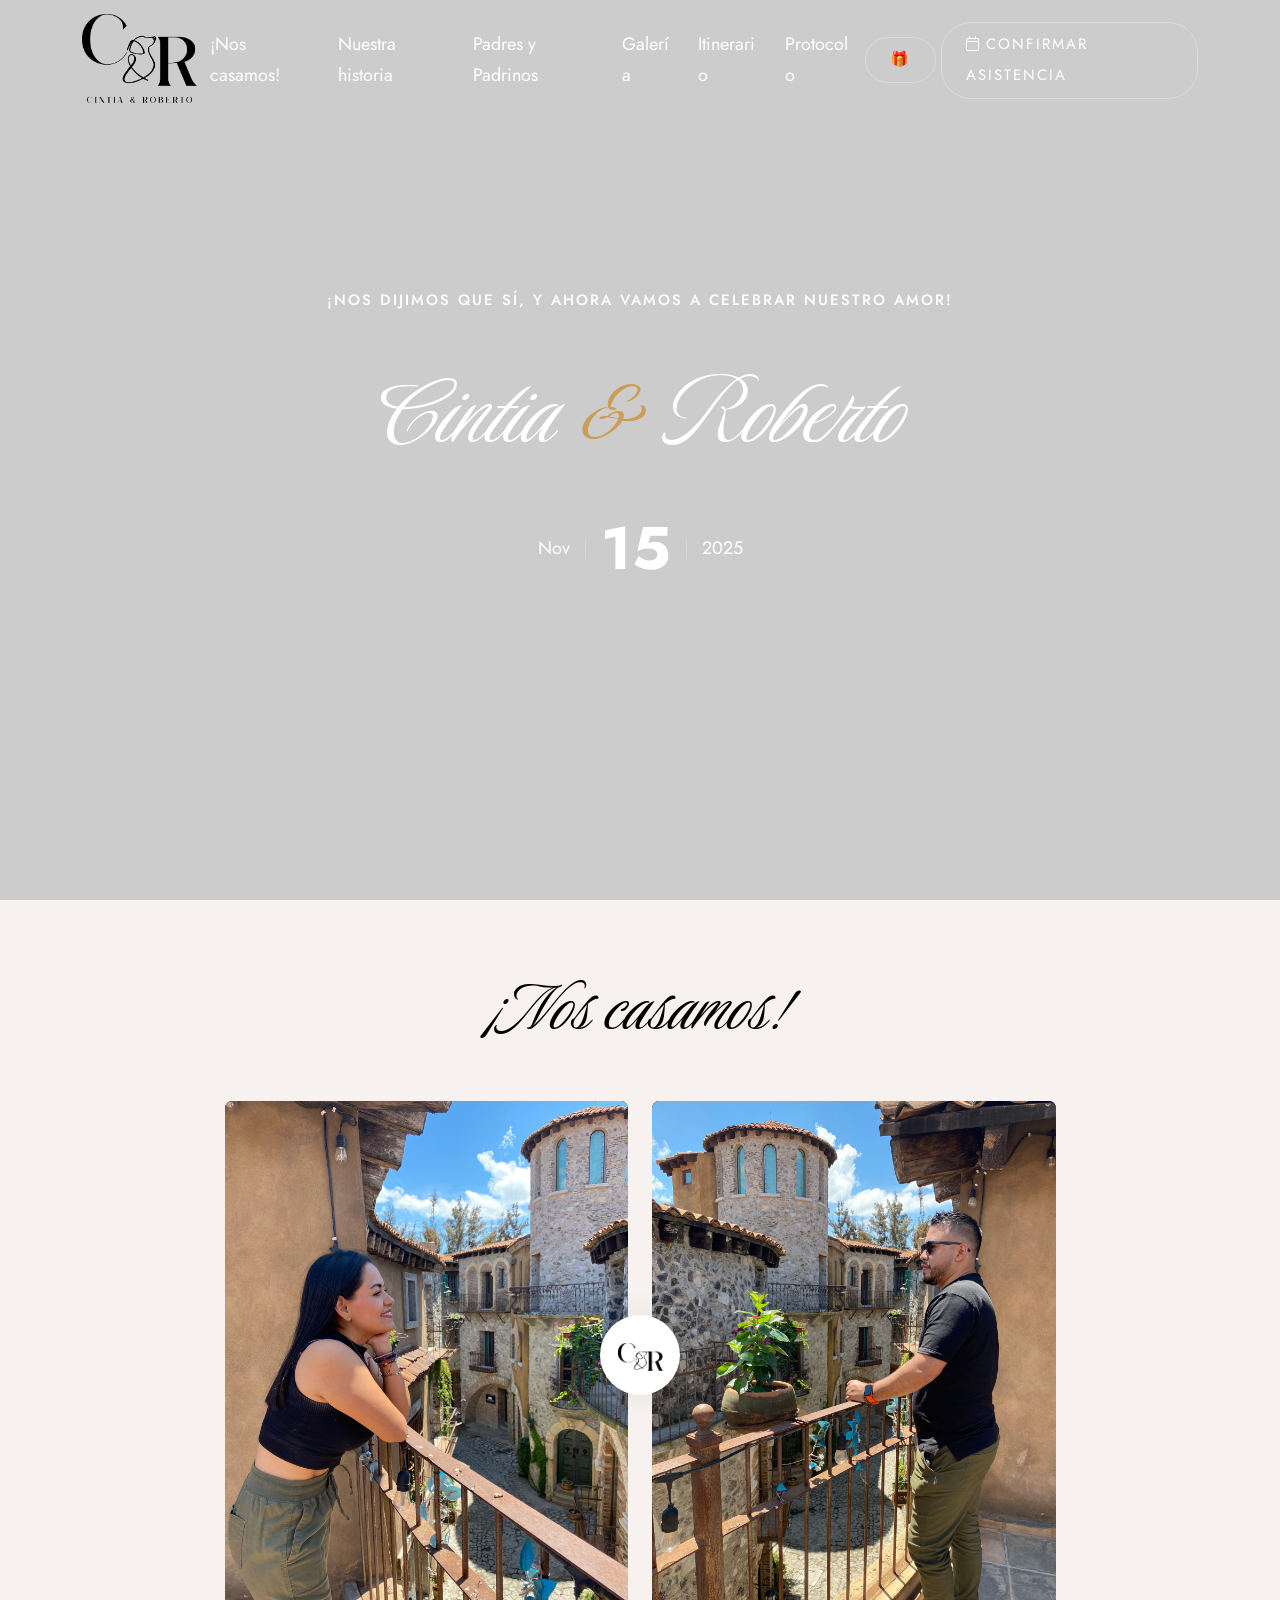
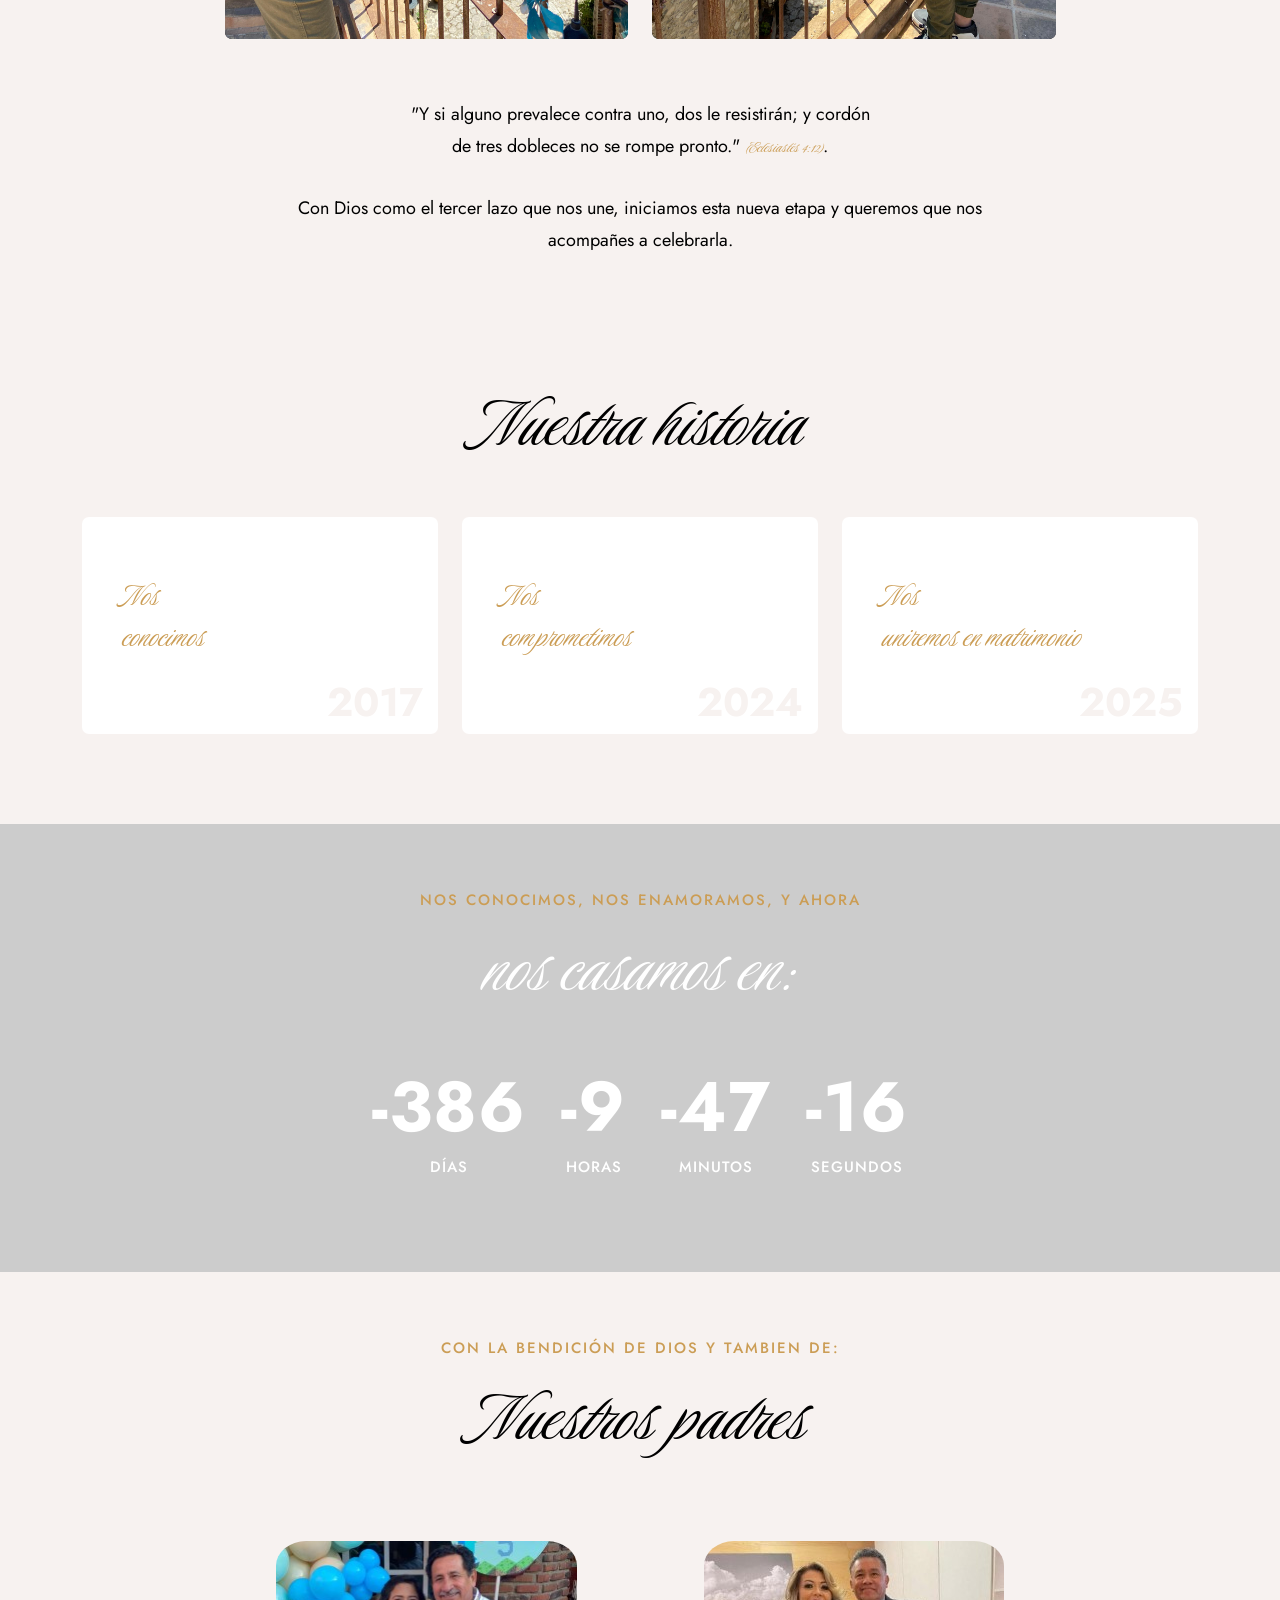
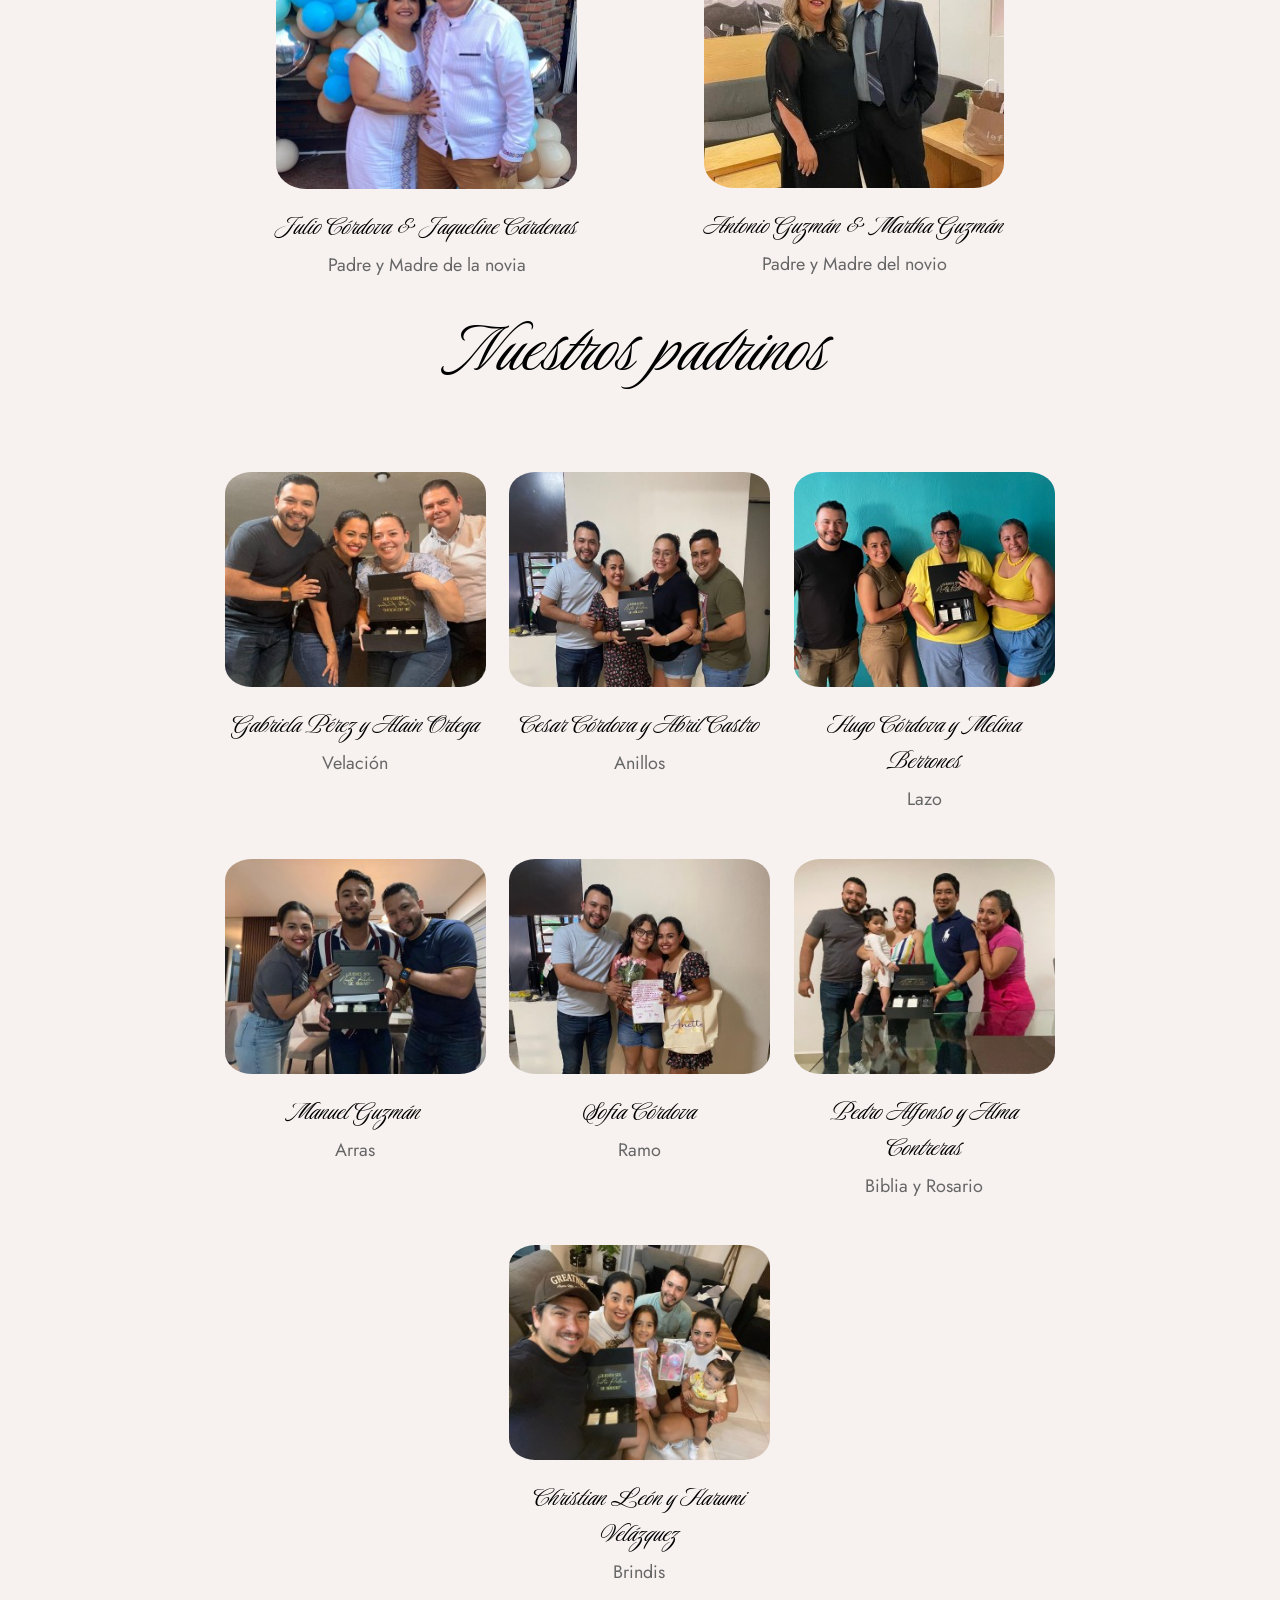
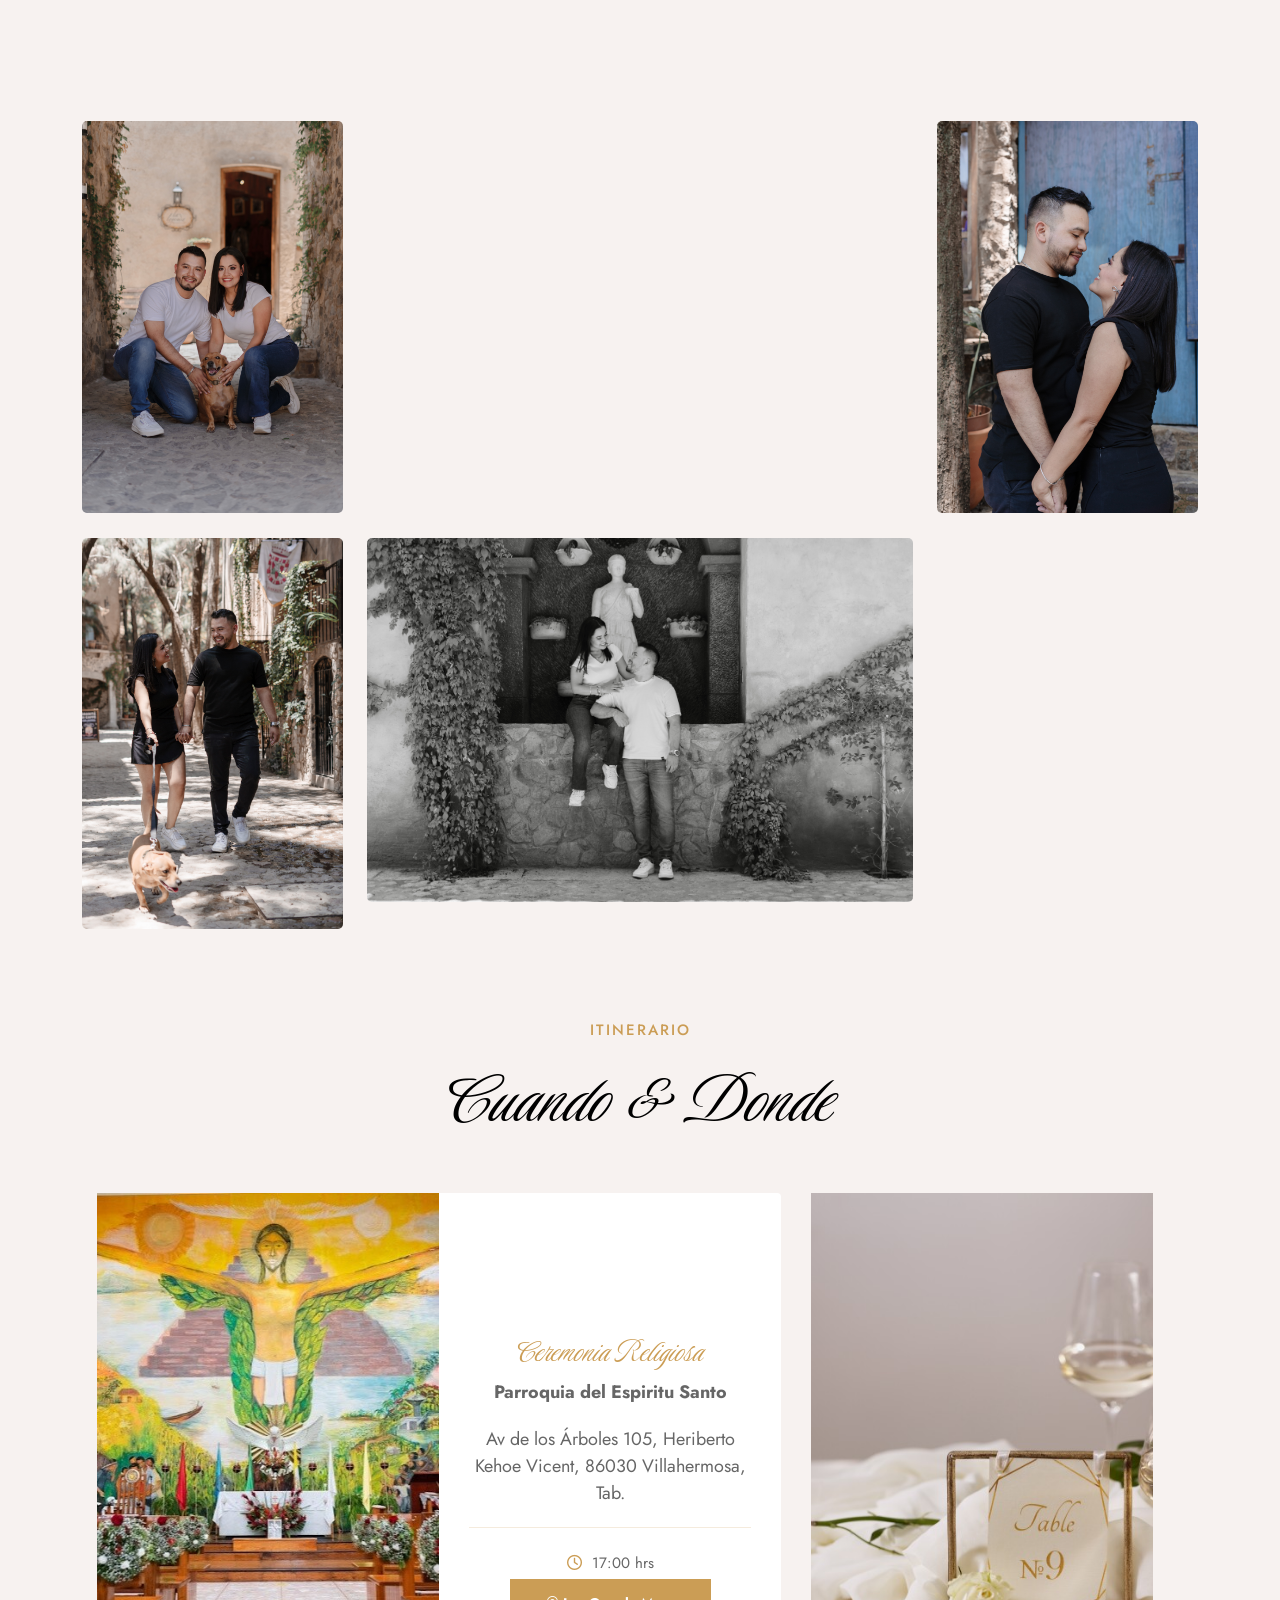
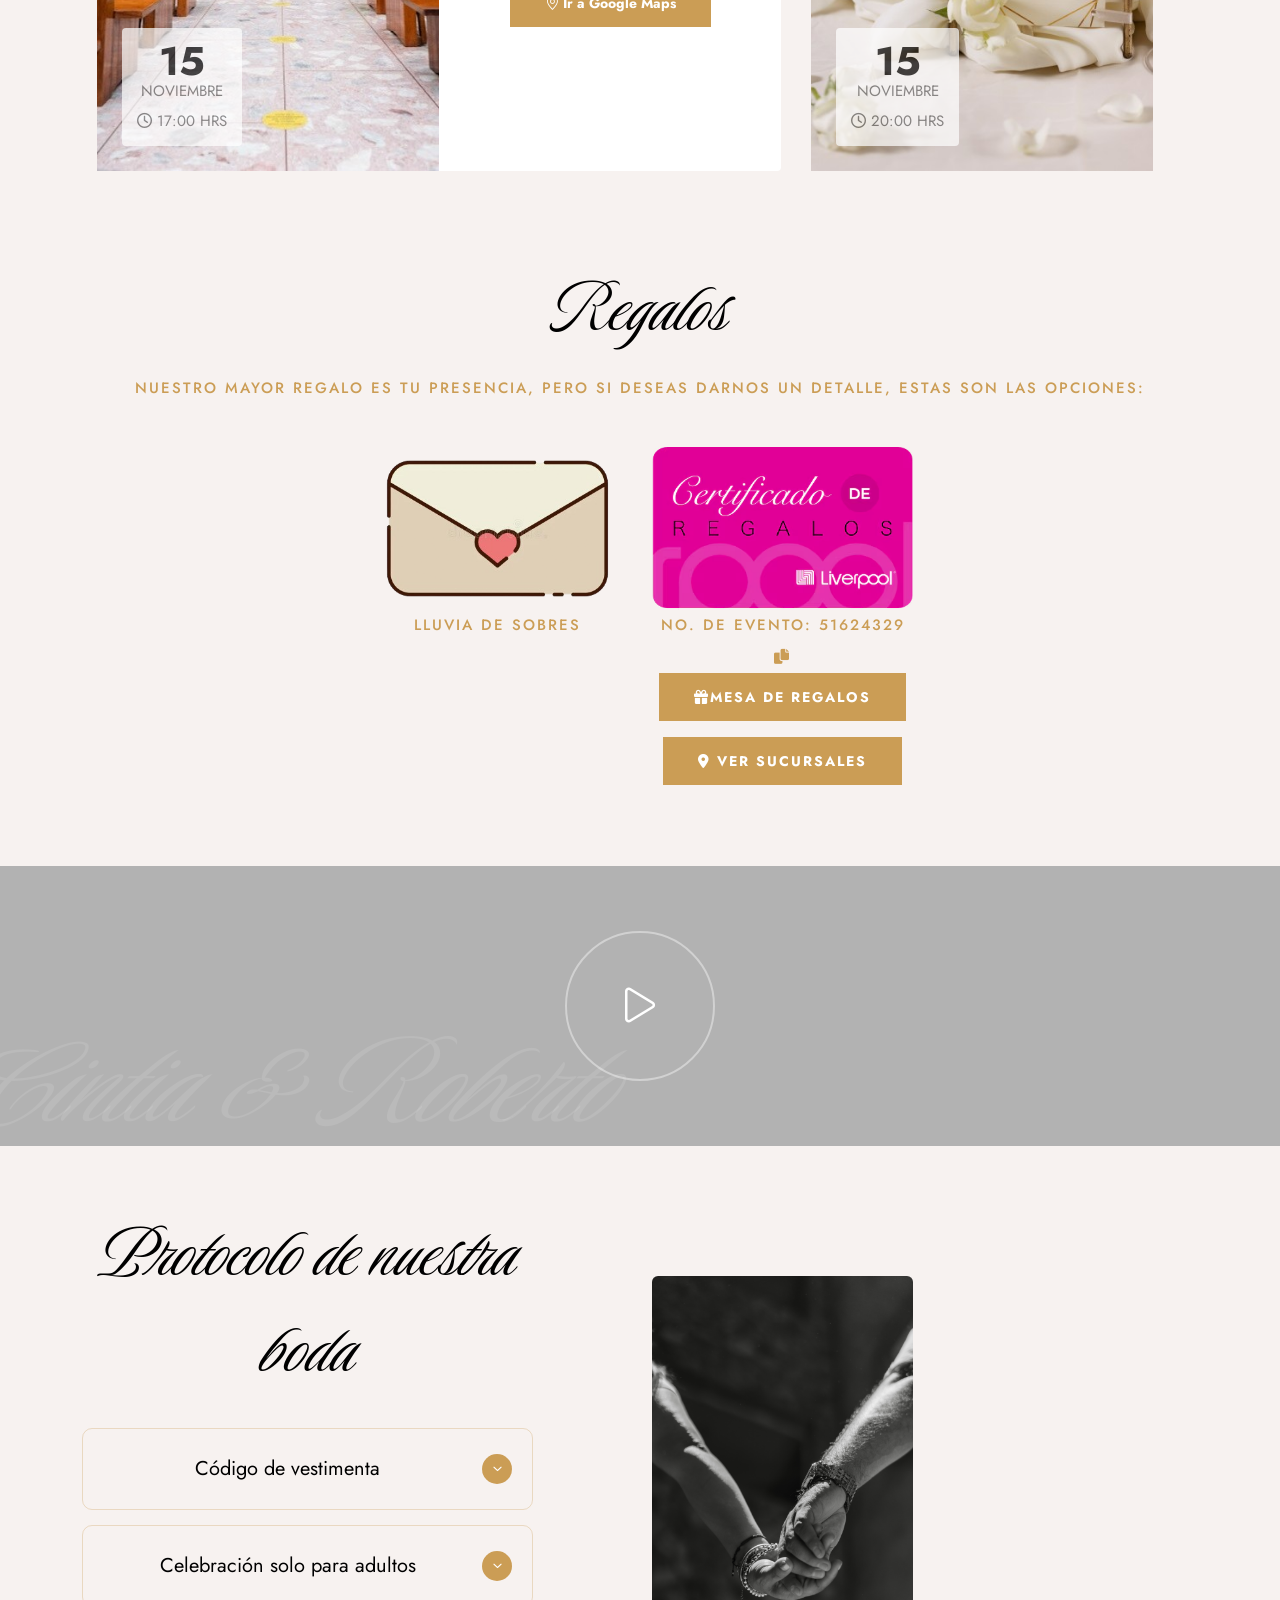
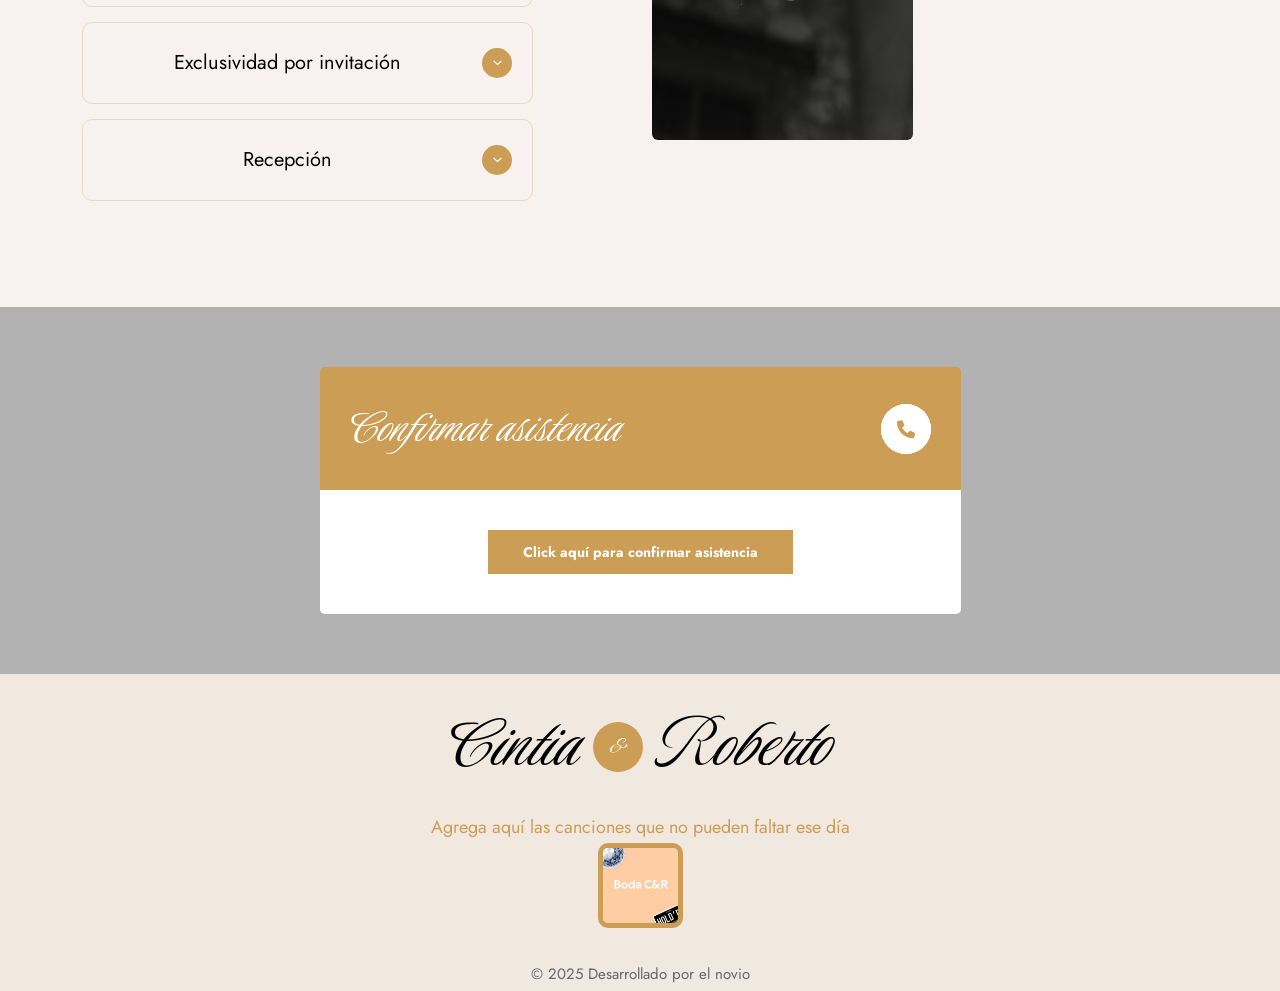
==== index.html @ df15e680 "10 COMMIT | SE CAMBIAN FOTOS" ====
<!DOCTYPE html>
<html lang="zxx">
<head>
    <meta charset="utf-8">
    <meta http-equiv="X-UA-Compatible" content="IE=edge" />
    <meta name="viewport" content="width=device-width, initial-scale=1, maximum-scale=1" />
    <title>Boda Cintia & Roberto</title>
    <link rel="shortcut icon" href="img/favicon.png" />
<!--    <link rel="stylesheet" href="https://fonts.googleapis.com/css2?family=Jost:wght@300;400;600;700&amp;family=Petit+Formal+Script&amp;display=swap">-->
    <link href="https://fonts.googleapis.com/css2?family=Jost:ital,wght@0,100..900;1,100..900&family=Luxurious+Script&display=swap" rel="stylesheet">
    <link rel="stylesheet" href="css/plugins.css" />
    <link rel="stylesheet" href="css/style.css" />
    <link rel="stylesheet" href="https://cdn.jsdelivr.net/npm/bootstrap-icons@1.13.1/font/bootstrap-icons.min.css">
</head>
<body>
    <!-- Preloader -->
    <div class="preloader">
        <div class="lds-heart">
            <div></div>
        </div>
    </div>
    <!-- Progress scroll totop -->
    <div class="progress-wrap cursor-pointer">
        <svg class="progress-circle svg-content" width="100%" height="100%" viewBox="-1 -1 102 102">
            <path d="M50,1 a49,49 0 0,1 0,98 a49,49 0 0,1 0,-98" />
        </svg>
    </div>
    <!-- Navbar -->
    <nav class="navbar navbar-expand-lg">
        <div class="container">
            <!-- Logo -->
            <div class="logo-wrapper">
                <a class="logo" href=""> <img src="img/logo.png" class="logo-img" alt=""> </a>
                <!-- <div class="logo"><h2>eWed</h2></div> -->
            </div>
            <!-- Button -->
            <button class="navbar-toggler" type="button" data-bs-toggle="collapse" data-bs-target="#navbar" aria-controls="navbar" aria-expanded="false" aria-label="Toggle navigation"> <span class="navbar-toggler-icon"><i class="fa-light fa-bars"></i></span> </button>
            <!-- Menu -->
            <div class="collapse navbar-collapse" id="navbar">
                <ul class="navbar-nav mx-auto">
                    <li class="nav-item"><a class="nav-link" href="#" data-scroll-nav="1">¡Nos casamos!</a></li>
                    <li class="nav-item"><a class="nav-link" href="#" data-scroll-nav="2">Nuestra historia</a></li>
                    <li class="nav-item"><a class="nav-link" href="#" data-scroll-nav="3">Padres y Padrinos</a></li>
                    <li class="nav-item"><a class="nav-link" href="#" data-scroll-nav="4">Galería</a></li>
                    <li class="nav-item"><a class="nav-link" href="#" data-scroll-nav="5">Itinerario</a></li>
                    <li class="nav-item"><a class="nav-link" href="#" data-scroll-nav="6">Protocolo</a></li>
                </ul>
                <div class="navbar-right">
                    <div class="button mr-5"><a href="#" data-scroll-nav="8">🎁</a></div>
                    <div class="button"><a href="#0" data-scroll-nav="7"><i class="fa-light fa-calendar mr-5"></i>Confirmar asistencia</a></div>
                </div>
            </div>
        </div>
    </nav>
    <!-- Kenburns SlideShow -->
    <header id="home" data-scroll-index="0" class="header">
        <div class="kenburns-section" id="kenburnsSliderContainer" data-overlay-dark="2">
            <div class="kenburns-inner h-100">
                <div class="v-middle caption">
                        <div class="container">
                            <div class="row justify-content-center">
                                <div class="col-lg-9 col-md-12 text-center">
                                    <h5>¡Nos dijimos que sí, y ahora vamos a celebrar nuestro amor!</h5>
                                    <h1>Cintia <span>&</span> Roberto</h1>
                                    <div class="date">
                                        <div>Nov</div> <div class="space"></div>
                                        <div class="big">15</div> <div class="space"></div>
                                        <div>2025</div>
                                    </div>
                                </div>
                            </div>
                        </div>
                    </div>
            </div>
        </div>
    </header>
    <!-- Couples -->
    <section id="couples" data-scroll-index="1" class="couples section-padding special-section">
        <div class="container">
            <div class="row">
                <div class="col-md-12 text-center mb-30">
<!--                    <div class="section-subtitle">Hola a todos!</div>-->
                    <div class="section-title">¡Nos casamos!</div>
                </div>
            </div>
            <div class="row justify-content-center">
                <div class="col-lg-9 col-md-12">
                    <div class="row">
                        <div class="col-md-6 position-relative">
                            <div class="item">
                                <div class="wrap">
                                    <div class="img"> <img src="img/bride.jpg" alt=""> </div>
                                    <div class="title">
                                        <h4>Cintia Córdova</h4> <span>Novia</span>
                                    </div>
                                </div>
                            </div>
                            <!-- heart -->
                            <div class="heart">
                                <div class="float-box animation-float d-flex">
                                    <div class="heart-icon"> <img src="img/wedding.png" alt=""> </div>
                                </div>
                            </div>
                        </div>
                        <div class="col-md-6">
                            <div class="item">
                                <div class="wrap">
                                    <div class="img"> <img src="img/groom.jpg" alt=""> </div>
                                    <div class="title">
                                        <h4>Roberto Guzmán</h4> <span>Novio</span>
                                    </div>
                                </div>
                            </div>
                        </div>
                    </div>
                    <div class="row justify-content-center">
                        <div class="col-md-7 text-center mt-30">
                            <p>"Y si alguno prevalece contra uno, dos le resistirán; y cordón de tres dobleces no se rompe pronto." <span>(Eclesiastés 4:12)</span>.</p>
                        </div>
                        <div class="col-md-10 text-center mt-30">
                            <p>Con Dios como el tercer lazo que nos une, iniciamos esta nueva etapa y queremos que nos acompañes a celebrarla.</p>
                        </div>
                    </div>
                </div>
            </div>
        </div>
    </section>
    <!-- Story -->
    <section id="story" data-scroll-index="2" class="story section-padding">
        <div class="container">
            <div class="row">
                <div class="col-md-12 text-center mb-30">
<!--                    <div class="section-subtitle">Our Love</div>-->
                    <div class="section-title">Nuestra historia</div>
                </div>
            </div>
            <div class="row">
<!--                <div class="col-lg-3 col-md-12">-->
<!--                    <div class="item">-->
<!--                        <div class="cont">-->
<!--                            <div class="title">-->
<!--                                <h3>Nos conocimos</h3>-->
<!--                            </div>-->
<!--                            <div class="desc">-->
<!--                                <p>Lorem ipsum is the simply dummy text in the miss drana art fermen.</p>-->
<!--                            </div>-->
<!--                        </div>-->
<!--                        <div class="thumb"> <img src="img/story/story1.jpg" alt="" class="services-image img-fluid"> </div>-->
<!--                        <div class="numb">2018</div>-->
<!--                    </div>-->
<!--                </div>-->
                <div class="col-lg-4 col-md-12">
                    <div class="item">
                        <div class="cont">
                            <div class="title">
                                <h3>Nos<br>conocimos</h3>
                            </div>
<!--                            <div class="desc">-->
<!--                                <p>Lorem ipsum is the simply dummy text in the miss drana art fermen.</p>-->
<!--                            </div>-->
                        </div>
                        <div class="thumb"> <img src="img/story/story2.jpg" alt="" class="services-image img-fluid"> </div>
                        <div class="numb">2017</div>
                    </div>
                </div>
                <div class="col-lg-4 col-md-12">
                    <div class="item">
                        <div class="cont">
                            <div class="title">
                                <h3>Nos <br>comprometimos</h3>
                            </div>
<!--                            <div class="desc">-->
<!--                                <p>Lorem ipsum is the simply dummy text in the miss drana art fermen.</p>-->
<!--                            </div>-->
                        </div>
                        <div class="thumb"> <img src="img/story/story3.jpg" alt="" class="services-image img-fluid"> </div>
                        <div class="numb">2024</div>
                    </div>
                </div>
                <div class="col-lg-4 col-md-12">
                    <div class="item">
                        <div class="cont">
                            <div class="title">
                                    <h3>Nos <br> uniremos en matrimonio</h3>
                            </div>
<!--                            <div class="desc">-->
<!--                                <p>Lorem ipsum is the simply dummy text in the miss drana art fermen.</p>-->
<!--                            </div>-->
                        </div>
                        <div class="thumb"> <img src="img/story/story4.jpg" alt="" class="services-image img-fluid"> </div>
                        <div class="numb">2025</div>
                    </div>
                </div>
            </div>
        </div>
    </section>
    <!-- Countdown -->
    <div id="countdown" class="section-padding bg-img bg-fixed" data-overlay-dark="2" data-background="img/banner/banner2.jpg">
        <div class="container">
            <div class="row">
                <div class="section-head col-md-12 mb-30">
                    <div class="section-subtitle white">Nos conocimos, nos enamoramos, y ahora</div>
                    <div class="section-title white">nos casamos en:</div>
                </div>
            </div>
            <div class="row">
                <div class="col-md-12">
                    <ul>
                        <li><span id="days"></span>Días</li>
                        <li><span id="hours"></span>Horas</li>
                        <li><span id="minutes"></span>Minutos</li>
                        <li><span id="seconds"></span>Segundos</li>
                    </ul>
                </div>
            </div>
        </div>
    </div>
    <!-- Padres -->
    <section id="padres" data-scroll-index="3" class="friends section-padding bg-lightbrown special-section">
        <div class="container">
            <div class="row">
                <div class="col-md-12 text-center mb-30">
                    <div class="section-subtitle">Con la bendición de Dios y tambien de:</div>
                    <div class="section-title">Nuestros padres</div>
                </div>
            </div>
            <div class="row justify-content-center">
                <div class="col-lg-9 col-md-12">
                    <div class="row">
                        <div class="col-lg-6 col-md-6">
                            <div class="item hover-box mb-30">
                                <div class="cont up">
                                    <div class="img"> <img src="img/friends/padres_novia.jpg" alt=""> </div>
                                    <div class="text">
                                        <h5>Julio Córdova & Jaqueline Cárdenas</h5>
                                        <p>Padre y Madre de la novia</p>
                                    </div>
                                </div>
                            </div>
                        </div>
                        <div class="col-lg-6 col-md-6">
                            <div class="item hover-box mb-30">
                                <div class="cont up">
                                    <div class="img "> <img src="img/friends/padres_novio.jpg" alt=""> </div>
                                    <div class="text">
                                        <h5>Antonio Guzmán & Martha Guzmán</h5>
                                        <p>Padre y Madre del novio</p>
                                    </div>
                                </div>
                            </div>
                        </div>
                    </div>
                </div>
            </div>

    <!-- Padrinos -->
            <div class="row">
                <div class="col-md-12 text-center mb-30">
<!--                    <div class="section-subtitle">Gracias por ser parte de este momento tan especial</div>-->
                    <div class="section-title">Nuestros padrinos</div>
                </div>
            </div>
            <div class="row justify-content-center">
                <div class="col-lg-9 col-md-12">
                    <div class="row">
                        <div class="col-lg-4 col-md-4">
                            <div class="item hover-box mb-30">
                                <div class="cont up">
                                    <div class="img"> <img src="img/friends/1.jpg" alt=""> </div>
                                    <div class="text">
                                        <h5>Gabriela Pérez y Alain Ortega</h5>
                                        <p>Velación</p>
                                    </div>
                                </div>
                            </div>
                        </div>
                        <div class="col-lg-4 col-md-4">
                            <div class="item hover-box mb-30">
                                <div class="cont up">
                                    <div class="img"> <img src="img/friends/2.jpg" alt=""> </div>
                                    <div class="text">
                                        <h5>Cesar Córdova y Abril Castro</h5>
                                        <p>Anillos</p>
                                    </div>
                                </div>
                            </div>
                        </div>
                        <div class="col-lg-4 col-md-4">
                            <div class="item hover-box mb-30">
                                <div class="cont up">
                                    <div class="img"> <img src="img/friends/3.jpg" alt=""> </div>
                                    <div class="text">
                                        <h5>Hugo Córdova y Melina Berrones</h5>
                                        <p>Lazo</p>
                                    </div>
                                </div>
                            </div>
                        </div>
                        <div class="col-lg-4 col-md-4">
                            <div class="item hover-box mb-30">
                                <div class="cont up">
                                    <div class="img"> <img src="img/friends/4.jpg" alt=""> </div>
                                    <div class="text">
                                        <h5>Manuel Guzmán</h5>
                                        <p>Arras</p>
                                    </div>
                                </div>
                            </div>
                        </div>
                        <div class="col-lg-4 col-md-4">
                            <div class="item hover-box mb-30">
                                <div class="cont up">
                                    <div class="img"> <img src="img/friends/5.jpg" alt=""> </div>
                                    <div class="text">
                                        <h5>Sofia Córdova</h5>
                                        <p>Ramo</p>
                                    </div>
                                </div>
                            </div>
                        </div>
                        <div class="col-lg-4 col-md-4">
                            <div class="item hover-box mb-30">
                                <div class="cont up">
                                    <div class="img"> <img src="img/friends/6.jpg" alt=""> </div>
                                    <div class="text">
                                        <h5>Pedro Alfonso y Alma Contreras</h5>
                                        <p>Biblia y Rosario</p>
                                    </div>
                                </div>
                            </div>
                        </div>
                        <div class="col-lg-4 col-md-4">
                        </div>
                        <div class="col-lg-4 col-md-4">
                            <div class="item hover-box mb-30">
                                <div class="cont up">
                                    <div class="img"> <img src="img/friends/7.jpg" alt=""> </div>
                                    <div class="text">
                                        <h5>Christian León y Harumi Velázquez</h5>
                                        <p>Brindis</p>
                                    </div>
                                </div>
                            </div>
                        </div>
                    </div>
                </div>
            </div>
        </div>
    </section>
    <!-- Gallery Image -->
    <section id="gallery" data-scroll-index="4" class="section-padding bg-lightbrown ">
        <div class="container">
            <div class="row">
                <div class="col-lg-3 col-md-12 mb-25">
                    <div class="item">
                        <a href="img/gallery/8.jpg" title="" class="gallery-masonry-item-img-link img-zoom">
                            <div class="img"> <img src="img/gallery/8.jpg" class="img-fluid mx-auto d-block" alt=""> </div>
                        </a>
                    </div>
                </div>
                <div class="col-lg-6 col-md-12 mb-25">
                    <div class="item">
                        <a href="img/gallery/6.jpg" title="" class="gallery-masonry-item-img-link img-zoom">
                            <div class="img"> <img src="img/gallery/6.jpg" class="img-fluid mx-auto d-block" alt=""> </div>
                        </a>
                    </div>
                </div>
                <div class="col-lg-3 col-md-12 mb-25">
                    <div class="item">
                        <a href="img/gallery/9.jpg" title="" class="gallery-masonry-item-img-link img-zoom">
                            <div class="img"> <img src="img/gallery/9.jpg" class="img-fluid mx-auto d-block" alt=""> </div>
                        </a>
                    </div>
                </div>
            </div>
            <div class="row">
                <div class="col-lg-3 col-md-12 mb-25">
                    <div class="item">
                        <a href="img/gallery/11.jpg" title="" class="gallery-masonry-item-img-link img-zoom">
                            <div class="img"> <img src="img/gallery/11.jpg" class="img-fluid mx-auto d-block" alt=""> </div>
                        </a>
                    </div>
                </div>
                <div class="col-lg-6 col-md-12 mb-25">
                    <div class="item">
                        <a href="img/gallery/7.jpg" title="" class="gallery-masonry-item-img-link img-zoom">
                            <div class="img"> <img src="img/gallery/7.jpg" class="img-fluid mx-auto d-block" alt=""> </div>
                        </a>
                    </div>
                </div>
                <div class="col-lg-3 col-md-12 mb-25">
                    <div class="item">
                        <a href="img/gallery/10.jpg" title="" class="gallery-masonry-item-img-link img-zoom">
                            <div class="img"> <img src="img/gallery/10.jpg" class="img-fluid mx-auto d-block" alt=""> </div>
                        </a>
                    </div>
                </div>
            </div>
        </div>
    </section>
    <!-- When & Where -->
    <section id="when" data-scroll-index="5" class="position-relative  bg-lightbrown special-section">
        <div class="container">
            <div class="row">
                <div class="col-md-12 text-center mb-30">
                    <div class="section-subtitle">Itinerario</div>
                    <div class="section-title">Cuando & Donde</div>
                </div>
            </div>
            <div class="row justify-content-center g-0">
                <div class="col-12 when-where">
                    <div class="item box-shadow-extra-large active">
                        <div class="img"> <img src="img/whenwhere/whenwhere1.jpg" class="img-fluid" alt="" />
                            <div class="date"><span>15</span>Noviembre <br> <i class="fa-regular fa-clock"></i> 17:00 hrs</div>
                        </div>
                        <div class="flex-column cont">
                            <div class="cont-hover">
                                <div class="title">Ceremonia Religiosa</div>
                                <p class="date"><span><strong>Parroquia del Espiritu Santo</strong></span></p>
                                <p>Av de los Árboles 105, Heriberto Kehoe Vicent, 86030 Villahermosa, Tab.</p>
                                <div class="time"> <i class="fa-regular fa-clock"></i> 17:00 hrs</div>
                                <div><a href="https://maps.app.goo.gl/3X6WcNiE2BQFuHUr8" target="_blank" class="btn btn-gold"><strong><i class="bi bi-geo-alt"></i> Ir a Google Maps</strong></a></div>
                            </div>
                        </div>
                    </div>
                    <div class="item box-shadow-extra-large">
                        <div class="img"> <img src="img/whenwhere/whenwhere2.jpg" class="img-fluid" alt="" />
                            <div class="date"><span>15</span>Noviembre <br> <i class="fa-regular fa-clock"></i> 20:00 hrs</div>
                        </div>
                        <div class="flex-column cont">
                            <div class="cont-hover">
                                <div class="title">Recepción de boda</div>
                                <p class="date"><span><strong>Gran Salon Versalles</strong></span></p>
                                <p>Ctra. La Isla km 3.5, Miguel Hidalgo, 86127 Villahermosa, Tab.</p>
                                <div class="time"> <i class="fa-regular fa-clock"></i> 20:00 hrs</div>
                                <div><a href="https://maps.app.goo.gl/GA1CN5Xxg5BQsrCPA" target="_blank" class="btn btn-gold"><strong><i class="bi bi-geo-alt"></i> Ir a Google Maps</strong></a></div>
                            </div>
                        </div>
                    </div>
<!--                    <div class="item box-shadow-extra-large">-->
<!--                        <div class="img"> <img src="img/whenwhere/whenwhere3.jpg" class="img-fluid" alt="" />-->
<!--                            <div class="date"><span>21</span>March</div>-->
<!--                        </div>-->
<!--                        <div class="flex-column cont">-->
<!--                            <div class="cont-hover">-->
<!--                                <div class="title">Accomodations</div>-->
<!--                                <p>Hotel and distance from wedding party restaurant.</p>-->
<!--                                <div class="time"> <i class="fa-regular fa-clock"></i> The William Vale (7 min)</div>-->
<!--                            </div>-->
<!--                        </div>-->
<!--                    </div>-->
                </div>
            </div>
<!--            <div class="row">-->
<!--                <div class="col-md-12 text-center mt-30">-->
<!--                    <div class="section-info">-->
<!--                        <div class="tag">Location</div>-->
<!--                        <div class="desc">You can get directions on <a href="#" class="text-decoration-line-bottom">Google Maps</a>.</div>-->
<!--                    </div>-->
<!--                </div>-->
<!--            </div>-->
        </div>
    </section>
    <!-- mesa de regalos -->
    <section id="mesa" data-scroll-index="8" class="section-padding bg-lightbrown">
        <div class="container">
            <div class="row">
                <div class="col-md-12 text-center mb-30">
                    <div class="section-title">Regalos</div>
                    <div class="section-subtitle">Nuestro mayor regalo es tu presencia, pero si deseas darnos un detalle, estas son las opciones:</div>
                </div>
            </div>
            <div class="row justify-content-center">
                <div class="col-lg-3  col-md-6 justify-content-center mt-2">
                    <!-- Contenedor de los botones centrado -->
                    <img class="rounded-2 animation-float1" src="img/letter.png" alt="">
                    <div class="section-subtitle d-flex flex-column justify-content-center align-items-center text-center">
                        <div class="copy-btn"> Lluvia de sobres</div>
                    </div>
                </div>
                <div class="col-lg-3  col-md-6 justify-content-center mt-2">
                    <img class="rounded-2 animation-float1" src="img/giftcard.png" alt="">
                    <div class="section-subtitle d-flex flex-column justify-content-center align-items-center text-center" id="event-number">
                         <div class="copy-btn"> No. de evento: 51624329 <i class="fa fa-copy"></i> </div>
                        <ul class="accordion-box d-flex justify-content-center align-items-center gap-3">
                            <li class="">
                                <div>
                                    <a href="https://mesaderegalos.liverpool.com.mx/milistaderegalos/51624329" target="_blank" class="btn btn-gold">
                                        <strong><i class="fa fa-gift"></i>Mesa de regalos</strong>
                                    </a>
                                </div>
                            </li>
                        </ul>
                        <ul class="accordion-box d-flex justify-content-center align-items-center gap-3">
                            <li class="">
                                <div>
                                    <a href="https://maps.app.goo.gl/kJjtnbBzQVFRern89" target="_blank" class="btn btn-gold">
                                        <strong><i class="fa fa-location-dot"></i> Ver sucursales</strong>
                                    </a>
                                </div>
                            </li>
                        </ul>
                    </div>

                </div>
                </div>
            </div>


        </div>
    </section>
    <!-- Video -->
    <section class="video-wrapper video section-padding bg-img bg-fixed bg-position-center" data-overlay-dark="3" data-background="img/banner/banner1.jpg">
        <div class="container">
            <div class="row">
                <div class="col-md-12 text-center">
                    <a class="vid" href="https://youtu.be/RBAqawdCOZA">
                        <div class="vid-butn"> <span class="icon"> <i class="fa-light fa-play"></i> </span> </div>
                    </a>
                </div>
            </div>
        </div>
        <!-- video text -->
        <div class="video-text">Cintia & Roberto</div>
    </section>
    <!-- FAQs -->
    <section id="faqs" data-scroll-index="6" class="faqs section-padding bg-lightbrown special-section">
        <div class="container">
            <div class="row">
                <div class="col-lg-5 col-md-12 mb-30">
<!--                    <div class="section-subtitle">Preguntas</div>-->
                    <div class="section-title mb-30">Protocolo de nuestra boda</div>
                    <ul class="accordion-box clearfix">
                        <li class="accordion block">
                            <div class="acc-btn">Código de vestimenta</div>
                            <div class="acc-content ">
                                <div class="content">
                                    <p class="color-content">Formal: Hombres de traje y Mujeres de vestido largo. Hemos reservado los colores blanco y gris exclusivamente para los novios. Agradecemos tu comprensión y "Por encima de todo, vístanse de amor, que es el vínculo perfecto".</p>
                                </div>
                            </div>
                        </li>
                        <li class="accordion block">
                            <div class="acc-btn">Celebración solo para adultos</div>
                            <div class="acc-content ">
                                <div class="content">
                                    <p>Para disfrutar plenamente de este día tan especial, hemos preparado una celebración diseñada exclusivamente para adultos. Agradecemos tu comprensión al dejarnos compartir este momento sin la compañía de los más pequeños.</p>
                                </div>
                            </div>
                        </li>
                        <li class="accordion block">
                            <div class="acc-btn">Exclusividad por invitación</div>
                            <div class="acc-content ">
                                <div class="content">
                                    <p>El amor es infinito pero el espacio es limitado, te agradecemos asistir según el número de pases destinados para ti.</p>
                                </div>
                            </div>
                        </li>
                        <li class="accordion block">
                            <div class="acc-btn">Recepción</div>
                            <div class="acc-content ">
                                <div class="content">
                                    <p>La puntualidad es el primer regalo que pueden hacernos en este día tan especial, checa el itinerario.</p>
                                </div>
                            </div>
                        </li>
                    </ul>
                </div>
                <div class="col-lg-3 offset-lg-1 col-md-6 mb-20 mt-60"> <img class="rounded-2 animation-float1" src="img/faqs1.jpg" alt=""> </div>
                <div class="col-lg-3 col-md-6"> <img class="rounded-2 animation-float2" src="img/faqs2.jpg" alt=""> </div>
                
            </div>
        </div>
    </section>
    <!-- Banner -->
    <section id="rsvp" data-scroll-index="7" class="section-padding bg-img bg-fixed" data-overlay-dark="3" data-background="img/slider/slider1.jpg">
        <div class="container">
            <div class="row justify-content-center">
                <div class="col-md-7">
                    <div class="form2-sidebar">
                        <form class="contact__form form2" method="post" action="">
                            <div class="head">
                                <div class="row justify-content-between align-items-center">
                                    <div class="col-auto">
                                        <h5>Confirmar asistencia</h5>
                                    </div>
                                    <div class="col-auto"><a href="tel:+529931173518" class="ripple-icon"><i class="fa-solid fa-phone"></i></a></div>
                                </div>
                            </div>
                            <div class="cont text-center">
                                    <a class="btn btn-gold" href="https://wa.link/3iqtb0" target="_blank">
                                        <strong>Click aquí para confirmar asistencia</strong>
                                    </a>
                            </div>
                        </form>
                    </div>
                </div>
            </div>
        </div>
    </section>
    <!-- Footer -->
    <footer class="footer bg-lightbrown">
        <div class="container">
            <div class="row justify-content-center">
                <div class="col-lg-8 col-md-12 text-center">
                    <div class="item">
                        <h5></h5>
                        <ul class="marriage">
                            <li>Cintia</li>
                            <li class="circle">&amp;</li>
                            <li>Roberto</li>
                        </ul>
                        <div class="date">Agrega aquí las canciones que no pueden faltar ese día</div>
                        <div class="address">
                            <a class="logo" target="_blank" href="https://open.spotify.com/playlist/0mDBjuud4qrAbUKr2e2KRq?si=sCVBKNncRbiRybcvizw9aA&pi=N_YhlqN8St2nE&pt=9317eb27cc373d547840cbba77c6952c"> <img src="img/spotify_cover.png" class="spotify-logo-img" alt=""> </a>
                        </div>
                        <p class="mt-30 mb-0"><small>&copy; 2025 <a href="#">Desarrollado por el novio </a></small></p>
                    </div>
                </div>
            </div>
        </div>
    </footer>
    <!-- jQuery -->
    <script src="js/jquery-3.7.1.min.js"></script>
    <script src="js/jquery-migrate-3.4.1.min.js"></script>
    <script src="js/modernizr-2.6.2.min.js"></script>
    <script src="js/imagesloaded.pkgd.min.js"></script>
    <script src="js/jquery.isotope.v3.0.2.js"></script>
    <script src="js/popper.min.js"></script>
    <script src="js/bootstrap.min.js"></script>
    <script src="js/scrollIt.min.js"></script>
    <script src="js/jquery.waypoints.min.js"></script>
    <script src="js/owl.carousel.min.js"></script>
    <script src="js/jquery.stellar.min.js"></script>
    <script src="js/jquery.magnific-popup.js"></script>
    <script src="js/YouTubePopUp.js"></script>
    <script src="js/vegas.slider.min.js"></script>
    <script src="js/custom.js"></script>
    <!-- Vegas Background Slideshow (vegas.slider kenburns) -->
    <script>
        $(document).ready(function() {
            $('#kenburnsSliderContainer').vegas({
                slides: [{
                    src: "img/slider/slider1.jpg"
                }, {
                    src: "img/slider/slider2.jpg"
                }, {
                    src: "img/slider/slider3.jpg"
                }],
                overlay: true,
                transition: 'fade2',
                animation: 'kenburnsDownLeft',
                transitionDuration: 1000,
                delay: 8000,
                animationDuration: 3000
            });
        });
    </script>
</body>
</html>
---- css/style.css ----
/* --------------------------------------------

1. Typography style
2. Preloader style
3. Owl-Theme Custom style
4. Section style
5. Navbar style
6. Header style
7. Slider Fade & Slider style
8. Parallax Header style
9. Kenburns SlideShow style
10. Video Background style
11. Banner Header
12. Couples style
13. Story style
14. Countdown style
15. Friends style
16. When & Where style
17. FAQs (Accordion) style
18. Gallery Scroll style
19. Video Gallery style
20. Video Popup style
21. Blog style
22. Post style
23. Clients style
24. Insta style
25. Button style
26. Footer style
27. toTop Button style
28. Form style
29. Overlay Effect Bg Image style
30. Responsive style
 
-------------------------------------------- */


/* ======= Typography style ======= */
html,
body {
    -moz-osx-font-smoothing: grayscale;
    word-break: break-word;
    -webkit-font-smoothing: antialiased;
}
* {
    margin: 0;
    padding: 0;
    -webkit-box-sizing: border-box;
    box-sizing: border-box;
    outline: none;
    list-style: none;
    word-wrap: break-word;
}
body {
    font-family: "Jost", sans-serif;
    font-size: 18px;
    font-weight: 400;
    line-height: 1.75em;
    color: #666;
    overflow-x: hidden !important;  
}
p {
    font-family: "Jost", sans-serif;
    font-size: 18px;
    font-weight: 400;
    line-height: 1.75em;
    color: #666;
    margin-bottom: 15px;
}
p b {
    color: #000;
    font-weight: 500;
}
h1 {
    font-size: 40px;
}
h2 {
    font-size: 35px;
}
h3 {
    font-size: 30px;
}
h4 {
    font-size: 27px;
}
h5 {
    font-size: 24px;
}
h6 {
    font-size: 24px;
}
h1,
h2,
h3,
h4,
h5,
h6 {
    /*font-family: "Petit Formal Script", serif;*/
    font-family: "Luxurious Script", serif;
    font-weight: 400;
    line-height: 1.2em;
    margin: 0 0 15px 0;
    color: #000;
}
img {
    width: 100%;
    height: auto;
    -webkit-transition: all 0.5s;
    -o-transition: all 0.5s;
    transition: all 0.5s;
}
span,
a,
a:hover {
    display: inline-block;
    text-decoration: none;
    color: inherit;
}
b {
    font-weight: 700;
}
.text-dark {
    color: #000;
}
.small, small {
    font-size: 15px;
}
/* text field */
button,
input,
optgroup,
select,
textarea {
    font-family: "Jost", sans-serif;
}
input[type="password"]:focus,
input[type="email"]:focus,
input[type="number"]:focus,
input[type="text"]:focus,
input[type="file"]:focus,
input[type="radio"]:focus,
input[type="checkbox"]:focus,
textarea:focus {
    outline: none;
}
input[type="password"],
input[type="email"],
input[type="number"],
input[type="text"],
input[type="file"],
textarea {
    max-width: 100%;
    margin-bottom: 15px;
    padding: 14px 20px;
    height: auto;
    background-color: transparent;
    -webkit-box-shadow: none;
    box-shadow: none;
    display: block;
    width: 100%;
    line-height: 1.5em;
    font-family: "Jost", sans-serif;
    font-size: 18px;
    font-weight: 400;
    color: #666;
    background-image: none;
    border: none;
    border-radius: 30px;
    border: 1px solid rgba(203,157,85, 0.3);
}
.form-control {
    display: block;
    width: 100%;
    margin-bottom: 15px;
    padding: 15px 20px;
    font-size: 18px;
    font-family: "Jost", sans-serif;
    font-size: 18px;
    font-weight: 400;
    line-height: 1.5em;
    color: #666;
    background-color: transparent;
    background-clip: padding-box;
    border: 1px solid rgba(203,157,85, 0.3);
    -webkit-appearance: none;
    -moz-appearance: none;
    appearance: none;
    border-radius: 30px;
    transition: border-color .15s ease-in-out,box-shadow .15s ease-in-out;
    outline: none;
}
input[type="submit"],
input[type="reset"],
input[type="button"],
button {
    text-shadow: none;
    -webkit-box-shadow: none;
    box-shadow: none;
    line-height: 30px;
    -webkit-transition: background-color .15s ease-out;
    transition: background-color .15s ease-out;
    background: #fff;
    border: none;
}
input[type="submit"]:hover,
input[type="reset"]:hover,
input[type="button"]:hover,
button:hover {
    color: #666;
    border: none;
}
select {
    padding: 10px;
    border-radius: 5px;
}
textarea:focus,
textarea:active,
textarea::placeholder {
    color: #666;
}
table,
th,
tr,
td {
    border: 0px solid #666;
}
th,
tr,
td {
    padding: 10px;
}
input[type="radio"],
input[type="checkbox"] {
    display: inline;
}
/* submit and alert success  */
button[type="submit"],
input[type="submit"] {
    display: inline-block;
    height: auto;
    padding: 17px 35px;
    border: none;
    border-radius: 0;
    background-color: #cb9d55;
    transition: border-color 300ms ease, transform 300ms ease, background-color 300ms ease, color 300ms ease;
    transform-style: preserve-3d;
    color: #fff;
    line-height: 20px;
    font-weight: 400;
    text-align: center;
    font-size: 18px;
    border-radius: 30px;
}
button[type="submit"] i,
input[type="submit"] i {
    color: #fff;
}
button[type="submit"]:hover i,
input[type="submit"]:hover i {
    color: #fff;
}
button[type="submit"]:hover,
input[type="submit"]:hover {
    border: none;
    background-color: #cb9d55;
    color: #fff;
    transform: translate3d(0px, -3px, 0.01px);
}
select {
    max-width: 100%;

}
.form-select {
    display: block;
    width: 100%;
    -moz-padding-start: calc(0.75rem - 3px);
    font-size: 18px;
    font-weight: 400;
    line-height: 1.5;
    background-image: url(data:image/svg+xml,%3csvg xmlns='http://www.w3.org/2000/svg' viewBox='0 0 16 16'%3e%3cpath fill='none' stroke='%23887bb6' stroke-linecap='round' stroke-linejoin='round' stroke-width='2' d='m2 5 6 6 6-6'/%3e%3c/svg%3e);
    color: #666;
    background-repeat: no-repeat;
    background-position: right 1.5rem center;
    background-size: 11px 20px;
    border: none;
    transition: border-color .15s ease-in-out,box-shadow .15s ease-in-out;
    -webkit-appearance: none;
    -moz-appearance: none;
    appearance: none;
    border-radius: 30px;
    padding-left: 20px;
    padding-top: 14px;
    padding-bottom: 14px;
    margin-bottom: 15px;
    border: 1px solid rgba(203,157,85, 0.3);
    outline: none;
}
.form-control:focus, .form-select:focus, select:focus {
    outline: none;
     outline-width: 0 !important;
  box-shadow: none;
  -moz-box-shadow: none;
  -webkit-box-shadow: none;
    border: 1px solid rgba(203,157,85, 0.3);
}
input[type=checkbox] {
    position: relative;
    cursor: pointer;
    margin: 5px 30px 15px 0px;
    -moz-appearance: none;
    -webkit-appearance: none;
    width: 12px;
}
input[type=checkbox]:before {
    content: '';
    width: 22px;
    height: 22px;
    border: 1px solid #eae7f5;
	background-color: #eae7f5;
    position: absolute;
    top: 0px;
    margin-left: -1px;
    border-radius: 3px;
}
input[type=checkbox]:after {
    font-family: "Font Awesome 6 Pro";
    content: '\f00c';
    font-weight: normal;
    color: #cb9d55;
    background: transparent;
    position: absolute;
    top: 1px;
    margin-left: -1px;
    left: 0;
    width: 22px;
    height: 22px;
    border: none;
    display: -webkit-inline-flex;
    display: -ms-inline-flexbox;
    display: inline-flex;
    -webkit-align-items: center;
    -ms-flex-align: center;
    align-items: center;
    -webkit-justify-content: center;
    -ms-flex-pack: center;
    justify-content: center;
    opacity: 0;
    transition: opacity .3s cubic-bezier(.64, .09, .08, 1);
    will-change: opacity;
    font-size: 12px;
}
input[type=checkbox]:checked:after {
    opacity: 1
}
/* placeholder */
::-webkit-input-placeholder {
    color: #666;
    font-family: "Jost", sans-serif;
    font-size: 18px;
    font-weight: 400;
}
:-moz-placeholder {
    color: #666;
}
::-moz-placeholder {
    color: #666;
    opacity: 1;
}
:-ms-input-placeholder {
    color: #666;
}
/* Important */
.bg-position-top {
    background-position: top;
}
.bg-position-center {
    background-position: center;
}
.bg-position-bottom {
    background-position: bottom;
}
.o-hidden {
    overflow: hidden;
}
.position-re {
    position: relative;
}
.full-width {
    width: 100%;
}
.bg-img {
    background-size: cover;
    background-repeat: no-repeat;
}
.bg-fixed {
    background-attachment: fixed;
}
.bg-lightbrown {
    background-color: #f7f2f0;
}
.bg-white {
    background-color: #fff;
}
.pattern {
    background-repeat: repeat;
    background-size: auto;
}
.bold {
    font-weight: 400;
}
.count {
    font-family: "Jost", sans-serif;
}
.valign {
    display: -webkit-box;
    display: -ms-flexbox;
    display: flex;
    -webkit-box-align: center;
    -ms-flex-align: center;
    align-items: center;
}
.v-middle {
    position: absolute;
    width: 100%;
    top: 50%;
/*    left: 0;*/
    -webkit-transform: translate(0%, -50%);
    transform: translate(0%, -50%);
    z-index: 9;
}
.v-middle2 {
    position: absolute;
    width: 100%;
    top: 50%;
    left: 0;
    -webkit-transform: translate(0%, -50%);
    transform: translate(0%, -50%);
}
.v-bottom {
    position: absolute;
    width: 100%;
    bottom: 5%;
    left: 0;
    -webkit-transform: translate(0%, -5%);
    transform: translate(0%, -5%);
    z-index: 9;
}
.js .animate-box {
    opacity: 0;
}
:root {
    scroll-behavior: auto;
}
.position-relative {
    position: relative !important;
}
.bp-bottom {
    background-position: bottom;
}
.bp-top {
    background-position: top;
}
.bp-center {
    background-position: center;
}
.icon-bg {
    background: #fff !important;
}
hr {
    margin-top: 5px;
    margin-bottom: 15px;
    border: 0;
}
.mt-10 {
    margin-top: 10px !important;
}
.mt-15 {
    margin-top: 15px !important;
}
.mt-20 {
    margin-top: 20px !important;
}
.mt-30 {
    margin-top: 30px !important;
}
.mt-45 {
    margin-top: 45px !important;
}
.mt-60 {
    margin-top: 60px !important;
}
.mt-90 {
    margin-top: 90px !important;
}
.mt-120 {
    margin-top: 120px !important;
}
.mt--120 {
    margin-top: -120px !important;
}
.mt--180 {
    margin-top: -180px !important;
}
.mt--240 {
    margin-top: -210px !important;
}
.mb-0 {
    margin-bottom: 0 !important;
}
.mb-15 {
    margin-bottom: 15px !important;
}
.mb-20 {
    margin-bottom: 15px !important;
}
.mb-25 {
    margin-bottom: 25px !important;
}
.mb-30 {
    margin-bottom: 30px !important;
}
.mb-45 {
    margin-bottom: 45px !important;
}
.mb-60 {
    margin-bottom: 60px !important;
}
.mb-90 {
    margin-bottom: 90px !important;
}
.mb-120 {
    margin-bottom: 120px !important;
}
.pt-60 {
    padding-top: 60px !important;
}
.pb-0 {
    padding-bottom: 0 !important;
}
.pb-120 {
    padding-bottom: 120px !important;
}
.no-padding {
    padding: 0 !important;
}
.ml-30 {
    margin-left: 30px !important;
}
.ml-5 {
    margin-left: 5px !important;
}
.mr-5 {
    margin-right: 5px !important;
}
.mr-10 {
    margin-right: 10px !important;
}
.mr-15 {
    margin-right: 15px !important;
}
.br-20 {
    border-radius: 20px;
}

/* blockquote */
blockquote {
    padding: 40px;
    display: block;
    position: relative;
    background: #fff;
    overflow: hidden;
    margin: 40px 0;
    font-size: 18px;
    font-weight: 400;
    line-height: 1.75em;
    color: #232323;
    border-radius: 5px;
}
blockquote p {
    font-family: inherit;
    margin-bottom: 0 !important;
    color: inherit;
    max-width: 650px;
    width:100%;
    position:relative;
    z-index:3;
}
blockquote:before {
    content: '\f10e';
    font-family: "Font Awesome 6 Pro";
    position: absolute;
    right: 40px;
    bottom: 40px;
    font-size: 110px;
    opacity: 0.2;
    line-height: 0.5em;
    color: #cb9d55;
    font-weight: bold;
}
blockquote p {
    margin-bottom: 0;
}
blockquote p a {
    color:inherit;
}
blockquote cite {
    display:inline-block;
    font-family: "Rufina", system-ui;
    font-size: 18px;
    position:relative;
    padding-left: 45px;
    border-color:inherit;
    line-height:1;
    margin-top: 20px;
    font-style:normal;
    color: #cb9d55;
    font-weight: 400;
}
blockquote cite:before {
    content: '';
    position: absolute;
    left: 0;
    bottom: 8px;
    width: 30px;
    height: 2px;
    border-top: 2px solid;
    border-color: inherit;
    color: #cb9d55;
}



/* ======= Preloader style ======= */
.preloader{
  width: 100%;
  height: 100%;
  background: #fff;
  position: fixed;
  top: 0;
  left: 0;
  z-index: 10000;
  display: flex;
  align-items: center;
  justify-content: center;
}
/* Heart */
.lds-heart {
  display: inline-block;
  position: relative;
  width: 64px;
  height: 64px;
  transform: rotate(45deg);
  transform-origin: 32px 32px;
}
.lds-heart div {
  top: 23px;
  left: 19px;
  position: absolute;
  width: 26px;
  height: 26px;
  background: #cb9d55;
  animation: lds-heart 1.2s infinite cubic-bezier(0.215, 0.61, 0.355, 1);
}
.lds-heart div:after,
.lds-heart div:before {
  content: " ";
  position: absolute;
  display: block;
  width: 26px;
  height: 26px;
  background: #cb9d55;
}
.lds-heart div:before {
  left: -17px;
  border-radius: 50% 0 0 50%;
}
.lds-heart div:after {
  top: -17px;
  border-radius: 50% 50% 0 0;
}
@keyframes lds-heart {
  0% {
    transform: scale(0.95);
  }
  5% {
    transform: scale(1.1);
  }
  39% {
    transform: scale(0.85);
  }
  45% {
    transform: scale(1);
  }
  60% {
    transform: scale(0.95);
  }
  100% {
    transform: scale(0.9);
  }
}

/* ======= Owl-Theme Custom style ======= */
.owl-theme .owl-nav.disabled + .owl-dots {
    margin-top: 0px;
    line-height: .7;
    display: block;
}
.owl-theme .owl-dots .owl-dot span {
    width: 15px;
    height: 15px;
    margin: 0 3px;
    border-radius: 50%;
    background: rgba(203,157,85, 0.4);
    border: 1px solid rgba(203,157,85, 0.4);
}
.owl-theme .owl-dots .owl-dot.active span,
.owl-theme .owl-dots .owl-dot:hover span {
    background: #cb9d55;
    border: 1px solid #cb9d55;
}
.owl-carousel .owl-nav button.owl-next,
.owl-carousel .owl-nav button.owl-prev,
.owl-carousel button.owl-dot {
    outline: none;
}
.owl-theme .owl-dots .owl-dot {
    display: inline-block;
    zoom: 1;
    background: transparent;
}
/* owl-nav next and prev */
.owl-nav {
    position: absolute;
    bottom: 5%;
    right: 12%;
}
.owl-prev {
    float: left;
}
.owl-next {
    float: right;
}
/* owl-theme owl-nav */
.owl-theme .owl-nav {
    position: absolute !important;
    top: 45% !important;
    bottom: auto !important;
    width: 100%
}
.owl-theme .owl-nav {
    position: relative;
    position: absolute;
    bottom: 0;
    left: 50%;
    -webkit-transform: translateX(-50%);
    -ms-transform: translateX(-50%);
    transform: translateX(-50%);
}
.owl-theme .owl-prev,
.owl-theme .owl-prev {
    left: 10px !important
}
.owl-theme .owl-next {
    right: 10px !important
}
.owl-theme .owl-prev > span,
.owl-theme .owl-next > span {
    position: absolute;
    line-height: 0;
    top: 50%;
    left: 50%;
    -webkit-transform: translate(-50%, -50%);
    -ms-transform: translate(-50%, -50%);
    transform: translate(-50%, -50%)
}
.owl-theme .owl-nav [class*=owl-] {
    width: 50px;
    height: 50px;
    line-height: 50px;
    background: #cb9d55;
    border-radius: 0;
    color: #fff;
    font-size: 18px;
    margin-right: 30px;
    margin-left: 30px;
    cursor: pointer;
    border: 1px solid #cb9d55;
    transition: all 0.2s ease-in-out;
    transform: scale(1.0);
    border-radius: 100%;
}
.owl-theme .owl-nav [class*=owl-]:hover {
    background: #cb9d55;
    border: 1px solid #cb9d55;
    color: #fff;
}
.owl-theme .owl-nav {
    top: 35% !important;
}
.owl-theme .owl-nav [class*=owl-] {
    opacity: 0;
}
.owl-theme:hover .owl-nav [class*=owl-] {
    opacity: 1;
}


/* ======= Section style ======= */
.section-padding {
    padding: 60px 0;
}
.section-title {
    font-size: 80px;
    font-family: "Luxurious Script", serif;
    font-weight: 400;
    color: #000;
    position: relative;
    margin-bottom: 15px;
    line-height: 1.2em;
}
[data-overlay-dark] .section-title span,
.section-title span {
    color: #cb9d55;
}
.section-title.white {
    color: #fff;
}
.section-subtitle {
    font-weight: 500;
    margin-bottom: 5px;
    color: #cb9d55;
    font-size: 15px;
    text-transform: uppercase;
    letter-spacing: 2px;
    display: flex;
    display: inline-flex;
    align-items: center;
}
.section-subtitle .icon {
    background-color: #eae7f5;
    margin-right: 10px;
    height: 50px;
    width: 50px;
    border-radius: 50%;
    color: #cb9d55;
    font-size: 18px;
    text-align: center;
    vertical-align: middle;
    justify-content: center;
    align-items: center;
    display: flex;
}
.section-subtitle .icon span {
    align-items: center;
    justify-content: center;
}
.section-subtitle .icon img {
    width: 20px;
}
/* section-info */
.section-info {
    position: relative;
    display: contents;
}
.section-info .icons {
    margin-right: 10px;
    padding: 0 20px;
    border-radius: 30px;
    background-color: #cb9d55;
    color: #fff;
    text-transform: uppercase;
    font-size: 12px;
    display: inline-block!important;
    vertical-align: middle!important;
    letter-spacing: 1px;
}
.section-info .tag {
    margin-right: 10px;
    padding: 2px 20px;
    border-radius: 30px;
    background-color: #cb9d55;
    color: #fff;
    text-transform: uppercase;
    font-size: 13px;
    font-weight: 500;
    display: inline-block!important;
    vertical-align: middle!important;
    letter-spacing: 2px;
}
.section-info .desc {
    margin: 0;
    color: #000;
    display: inline-block;
    vertical-align: middle;
    display: inherit;
}
.section-info .text-decoration-line-bottom {
    border-bottom: 1px solid #cb9d55;
    line-height: 1.5em;
}
.text-decoration-line-bottom {
    border-bottom: 1px solid #d3ccec;
    line-height: 1.5em;
}
.section-info.bg {
    background: #cb9d55;
}
@media screen and (max-width: 991px) {
    .section-title {
        font-size: 35px;
    }
    .section-info {
    display: block;
    }
}


/* ======= Navbar style ======= */
.navbar {
    position: absolute;
    left: 0;
    top: 0;
    width: 100%;
    background: transparent;
    z-index: 99;
    padding-right: 0;
    padding-left: 0;
    padding-top: 0;
    padding-bottom: 0;
    height: 120px;
    border: none;
}
.navbar .container-fluid {
    padding-left: 45px;
    padding-right: 45px;
}
.navbar .container {
    border: none;
}
.nav-scroll .container {
    border: none;
}
.navbar-toggler-icon {
    background-image: none;
}
.navbar .navbar-toggler-icon,
.navbar .icon-bar {
    color: #fff;
}
.navbar .navbar-nav .nav-link {
    font-family: "Jost", sans-serif;
    font-size: 18px;
    font-weight: 400;
    color: #fff;
    margin: 1px;
    -webkit-transition: all .4s;
    transition: all .4s;
    padding-right: 12px;
    padding-left: 12px;
}
.navbar .navbar-nav .nav-link.nav-color {
    color: #000;
}
.navbar .navbar-nav .nav-link:hover {
    color: #cb9d55 !important;
}
.navbar .navbar-nav .nav-link:hover i {
    color: #cb9d55 !important;
}
.navbar .navbar-nav .active {
    color: #cb9d55 !important;
}
.navbar .navbar-nav .active i {
    color: #cb9d55 !important;
}
.nav-scroll {
    /*background: rgba(255,255,255,0.98);*/
    /*padding: 0 0 0 0;*/
    /*position: fixed;*/
    /*top: -100px;*/
    /*left: 0;*/
    /*width: 100%;*/
    /*-webkit-transition: -webkit-transform .5s;*/
    /*transition: -webkit-transform .5s;*/
    /*transition: transform .5s;*/
    /*transition: transform .5s, -webkit-transform .5s;*/
    /*-webkit-transform: translateY(100px);*/
    /*transform: translateY(100px);*/
    /*border: none;*/
    /*-webkit-box-shadow: 0 10px 35px 0 rgba(0,0,0,.1);*/
    /*box-shadow: 0 10px 35px 0 rgba(0,0,0,.1);*/
    /*height: 100px;*/
    background: url('../img/bg.jpg') rgba(255,255,255,0.4);
    background-blend-mode: overlay;
    background-size: cover; /* Hace que la imagen se acople al ancho */
    background-position: center; /* Centra la imagen */
    background-repeat: no-repeat; /* Evita que la imagen se repita */
    padding: 0 0 0 0;
    position: fixed;
    top: -100px;
    left: 0;
    width: 100%;
    -webkit-transition: -webkit-transform .5s;
    transition: -webkit-transform .5s;
    transition: transform .5s;
    transition: transform .5s, -webkit-transform .5s;
    -webkit-transform: translateY(100px);
    transform: translateY(100px);
    border: none;
    -webkit-box-shadow: 0 10px 35px 0 rgba(0,0,0,.1);
    box-shadow: 0 10px 35px 0 rgba(0,0,0,.1);
    height: 100px;
}
.nav-scroll .navbar-toggler-icon,
.nav-scroll .icon-bar {
    color: #000;
}
.nav-scroll .navbar-nav .nav-link {
    color: #000;
}
.nav-scroll .navbar-nav .active {
    color: #cb9d55 !important;
}
/* logo */
.nav-scroll .logo-wrapper .logo-img {
    width: 85px;
    margin-bottom: 0px;
}
.nav-scroll .logo-wrapper {}
.nav-scroll .logo-wrapper .logo h2 {
    display: block;
    width: 100%;
    color: #cb9d55;
    position: relative;
    margin-bottom: 0;
    padding: 0;
}
.nav-scroll .logo-wrapper .logo span {
    color: #cb9d55;
}
.logo-wrapper {
    float: left;
}
.logo-wrapper .logo {
    padding: 0;
}
.logo-wrapper .logo-img {
    width: 115px;
    text-align: center;
}
.logo-wrapper .logo h2 {
    font-family: "Luxurious Script", serif;
    font-size: 24px;
    font-weight: 400;
    display: block;
    width: 100%;
    position: relative;
    color: #fff;
    margin-bottom: 0;
    padding: 0;
    line-height: 1.2em;
}
.logo-wrapper .logo h2 span {
    color: #cb9d55;
}
/* dropdown */
.dropdown .nav-link i {
    padding-left: 0px;
    font-size: 12px;
    color: #fff;
}
.nav-scroll .dropdown .nav-link i {
    color: #000;
}
.nav-scroll .navbar-nav .active i {
    color: #cb9d55 !important;
}
.navbar .dropdown-menu .dropdown-item {
    padding: 10px 0;
    font-family: "Jost", sans-serif;
    font-size: 18px;
    font-weight: 400;
    color: #000;
    position: relative;
    background-color: transparent;
    -webkit-transition: all .4s;
    -o-transition: all .4s;
    transition: all .4s;
}
.navbar .dropdown-menu .dropdown-item span {
    display: block;
    cursor: pointer;
}
.navbar .dropdown-menu .dropdown-item i {
    padding: 13px 0 0 5px;
    font-size: 12px;
    float: right;
    color: #000;
}
.navbar .dropdown-menu .dropdown:hover > .dropdown-item,
.navbar .dropdown-menu .dropdown-item.active,
.navbar .dropdown-menu .dropdown-item:hover {
    color: #cb9d55 !important;
}
.navbar .dropdown-toggle::after {
    display: none;
}
.navbar .dropdown-menu {
    box-shadow: 0 45px 45px 0 rgba(0, 0, 0,.05);
}
.navbar .dropdown-menu li:last-child {
    border-bottom: none;
}
/* li hover */
.navbar .dropdown-menu li {
    position: relative;
    display: block;
    -webkit-transition: all 500ms ease;
    transition: all 500ms ease;
    border-bottom: 1px solid rgba(236, 239, 241,0.5);  
}
.navbar .dropdown-menu li:hover {
    padding-left: 5px;
}
.navbar .dropdown-menu .dropdown-menu.pull-left {
    top: 0;
    left: auto;
    right: 100%;
}
/* navbar-right button */
.navbar .navbar-right {
    position: relative;
    display: flex;
    align-items: center;
}
.navbar .navbar-right .button {
    position: relative;
    display: flex;
    align-items: center;
    z-index: 5;
    background: transparent;
    border-radius: 30px;
    padding: 6px 24px;
    transition: border-color 300ms ease, transform 300ms ease, background-color 300ms ease, color 300ms ease;
    transform-style: preserve-3d;
    font-family: "Jost", sans-serif;
    font-size: 15px;
    font-weight: 400;
    color: #fff;
    border: 1px solid rgba(255,255,255,0.3);
    text-transform: uppercase;
    letter-spacing: 2px;
}
.nav-scroll .navbar-right .button {
    color: #000;
    border: 1px solid #cb9d55;
}
.navbar .navbar-right .button:hover {
    transform: translate3d(0px, -3px, 0.01px);
    background: #cb9d55;
    border: 1px solid #cb9d55;
    color: #fff;
}
/* Navbar Media Query */
@media screen and (min-width: 992px) {
    .navbar .dropdown-menu {
        display: block;
        opacity: 0;
        visibility: hidden;
        -webkit-transform: translateY(20px);
        transform: translateY(20px);
        width: 240px;
        padding: 20px 25px;
        border-radius: 15px;
        border: 0;
        background-color: #fff;
        -webkit-transition: all .3s;
        transition: all .3s;
    }
    .navbar .dropdown-menu .dropdown-menu {
        left: calc(100% + 5px);
        top: -17px;
        right: auto;
        min-width: 240px;
        transform: translateY(0);
    }
    .navbar .dropdown:hover > .dropdown-menu {
        opacity: 1;
        visibility: visible;
        transform: translateY(0);
    }
}
@media screen and (max-width: 991px) {
    .navbar {
        padding-left: 0px;
        padding-right: 0px;
        background: transparent;
        padding-top: 0px;
        padding-bottom: 0px;
        height: 100px;
        border: none;
    }
    .nav-scroll {
        background: #fff;
        height: 100px;
    }
    .logo-wrapper {
        float: left;
        padding: 20px 15px;
    }
    .nav-scroll .logo-wrapper {
        padding: 18px 15px;
        background-color: transparent;
    }
    .nav-scroll .logo-img {
        width: 90px;
    }
    .navbar .logo {
        text-align: left;
        margin-left: 0px;
    }
    .nav-scroll .logo {}
    .logo-img {
        margin-bottom: 0px;
        width: 90px;
        padding: 0;
    }
    .navbar button {
        margin-right: 0px;
        outline: none !important;
        background: transparent;
        margin-top: 10px;
        border: none;
    }
    .navbar button:hover {
        background: transparent;
    }
    .navbar button:active,
    .navbar button:focus,
    .navbar button:hover {
        background: transparent;
        outline: none;
        color: transparent !important;
    }
    .navbar .container {
        max-width: 100%;
        padding: 0;
    }
    .navbar .nav-link {
        margin: 0px auto !important;
    }
    .navbar .navbar-nav .nav-link {
        color: #000;
    }
    .nav-scroll .navbar-collapse .nav-link {
        color: #000 !important;
    }
    .nav-scroll .navbar-collapse .active {
        color: #cb9d55 !important;
    }
    .navbar .dropdown-menu .dropdown-item {
        color: #000;
        padding: 10px 15px;
        font-size: 18px;
    }
    .navbar .dropdown-menu .dropdown-item.dropdown-toggle {
        font-weight: 400;
    }
    .navbar .dropdown-submenu .dropdown-toggle::after {
        right: 15px;
        font-size: 12px;
    }
    .navbar .dropdown-submenu:hover > .dropdown-toggle::after {
        transform: rotate(0deg);
    }
    .navbar .dropdown-submenu .dropdown-toggle.show::after {
        transform: rotate(90deg);
    }
    .navbar .dropdown-menu {
        border: none;
        padding: 0;
        border-radius: 0;
        margin: 0;
        background: #fff;
        box-shadow: none;
    }
    .navbar .dropdown-submenu .dropdown-menu {
        margin: 0;
        padding: 0 0 0 20px;
    }
    .navbar .dropdown-menu li a {
        padding: 0 15px;
    }
    .navbar .navbar-nav .nav-link {
        padding-right: 0px;
        padding-left: 0px;
    }
    .navbar .navbar-nav {
        padding: 20px;
    }
    .navbar .navbar-collapse {
        max-height: 500px;
        overflow: auto;
        background: #fff;
        text-align: left;
    }
    .dropdown .nav-link i {
        color: #000;
    }
    .nav-scroll .dropdown .nav-link i {
        color: #000;
    }
    .nav-scroll .dropdown .nav-link.active i {
        color: #cb9d55 !important;
    }
    .navbar .dropdown-menu .dropdown-item i {
        color: #000;
    }
    .navbar .navbar-right {
        display: none;
    }
}


/* ======= Header style ======= */
.header {
    min-height: 100vh;
    overflow: hidden;
}
.header .caption .o-hidden {
    display: inline-block;
}
.header .caption h6 {
    font-family: "Jost", sans-serif;
    color: #fff !important;
    font-size: 15px;
    font-weight: 500;
    text-transform: uppercase;
    margin-bottom: 20px;
    letter-spacing: 2px;
    -webkit-animation-delay: .1s;
    animation-delay: .1s;
}
.header .caption h5 {
    font-family: "Jost", sans-serif;
    color: #fff !important;
    font-size: 15px;
    font-weight: 500;
    text-transform: uppercase;
    margin-bottom: 30px;
    /*margin-bottom: 0px;*/
    letter-spacing: 2px;
    -webkit-animation-delay: .5s;
    animation-delay: .5s;
}
.header .caption h1 {
    position: relative;
    /*font-family: "Petit Formal Script", serif;*/
    font-family: "Luxurious Script", serif;
    font-size: 110px;
    color: #fff;
    line-height: 1em;
    -webkit-animation-delay: .3s;
    animation-delay: .3s;
    margin-top: 50px; /*agregado*/
    margin-bottom: 50px; /*agregado*/
}
.header .caption h1 span {
    color: #cb9d55;
}
.header .caption p {
    position: relative;
    font-family: "Jost", sans-serif;
    color: #fff;
    font-size: 18px;
    -webkit-animation-delay: .7s;
    animation-delay: .7s;
}
.header .caption .date { 
    display: inline-flex !important;
    font-size: 18px;
    align-items: center;
    text-align: center;
    color: #fff;
    -webkit-animation-delay: .5s;
    animation-delay: .5s;
    margin-bottom: 30px;
}
.header .caption .date .space { 
    margin-left: 15px;
    margin-right: 15px;
    height: 20px;
    width: 1px;
    background: rgba(255,255,255,0.2);
}
.header .caption .date .big { 
    font-size: 60px;
    line-height: 60px;
    color: #fff;
    font-weight: 700;
}
.header .caption .button-1,
.header .caption .button-2 {
    -webkit-animation-delay: .9s;
    animation-delay: .9s;
    margin-right: 15px;
    margin-bottom: 15px;
}
@media screen and (max-width: 991px) {
   .header .caption h1 {
        font-size: 60px;
    }
}


/* ======= Slider Fade & Slider style ======= */
.slider-fade .owl-item,
.slider .owl-item {
    min-height: 100vh;
    position: relative;
}
.slider-fade .item,
.slider .item {
    position: absolute;
    top: 0;
    left: 0;
    height: 100%;
    width: 100%;
    background-size: cover;
    background-position: center;
}
.slider-fade .item .caption,
.slider .item .caption {
    z-index: 9;
    position: relative;
    top: 50%;
    -webkit-transform: translate(0%, -50%);
    transform: translate(0%, -50%);
}
/* owl-theme owl-dots */
.slider-fade .owl-theme .owl-dots,
.slider .owl-theme .owl-dots {
    position: absolute;
    bottom: 4vh;
    width: 100%;
}
.slider-fade .owl-theme .owl-dots .owl-dot span,
.slider .owl-theme .owl-dots .owl-dot span {
    border: 1px solid rgba(255,255,255,0.3);
    background: transparent;
}
.slider-fade .owl-theme .owl-dots .owl-dot.active span,
.slider-fade .owl-theme .owl-dots .owl-dot:hover span,
.slider .owl-theme .owl-dots .owl-dot.active span,
.slider .owl-theme .owl-dots .owl-dot:hover span {
    background: #fff;
    border: 1px solid #fff;
}
/* owl-theme owl-nav */
.slider-fade .owl-theme .owl-nav,
.slider .owl-theme .owl-nav {
    position: absolute !important;
    top: 45% !important;
    bottom: auto !important;
    width: 100%
}
.slider-fade .owl-theme .owl-nav,
.slider .owl-theme .owl-nav{
    position: relative;
    position: absolute;
    bottom: 0;
    left: 50%;
    -webkit-transform: translateX(-50%);
    -ms-transform: translateX(-50%);
    transform: translateX(-50%);
}
.slider-fade .owl-theme .owl-prev,
.slider-fade .owl-theme .owl-prev,
.slider .owl-theme .owl-prev,
.slider .owl-theme .owl-prev {
    left: 10px !important
}
.slider-fade .owl-theme .owl-next,
.slider .owl-theme .owl-next {
    right: 10px !important
}
.slider-fade .owl-theme .owl-prev > span,
.slider-fade .owl-theme .owl-next > span,
.slider .owl-theme .owl-prev > span,
.slider .owl-theme .owl-next > span {
    position: absolute;
    line-height: 0;
    top: 50%;
    left: 50%;
    -webkit-transform: translate(-50%, -50%);
    -ms-transform: translate(-50%, -50%);
    transform: translate(-50%, -50%)
}
.slider-fade .owl-theme .owl-nav [class*=owl-],
.slider .owl-theme .owl-nav [class*=owl-] {
    width: 55px;
    height: 55px;
    line-height: 46px;
    background: transparent;
    border-radius: 100%;
    color: #fff;
    font-size: 15px;
    margin-right: 30px;
    margin-left: 30px;
    cursor: pointer;
    border: 1px solid rgba(255,255,255,0.3);
    transition: all 0.2s ease-in-out;
    transform: scale(1.0);
}
.slider-fade .owl-theme .owl-nav [class*=owl-]:hover,
.slider .owl-theme .owl-nav [class*=owl-]:hover {
    background: #fff;
    border: 1px solid #fff;
    color: #000;
}
.slider-fade .owl-theme .owl-nav,
.slider .owl-theme .owl-nav {
    top: 40% !important;
}
.slider-fade .owl-theme .owl-nav [class*=owl-],
.slider .owl-theme .owl-nav [class*=owl-] {
    opacity: 0;
}
.slider-fade .owl-theme:hover .owl-nav [class*=owl-],
.slider .owl-theme:hover .owl-nav [class*=owl-] {
    opacity: 1;
}
@media screen and (max-width: 991px) {
    .slider-fade .owl-theme .owl-nav,
    .slider .owl-theme .owl-nav {
        display: none;
    }
}


/* ======= Parallax Header style ======= */
.parallax-header {
    min-height: 100vh;
    background-position: center;
    background-position: 50% 0 !important;
}
.parallax-header.full-height {
    min-height: 100vh;
    background-position: center;
}
.parallax-header[data-overlay-dark] h6,
.parallax-header h6 {
    font-family: "Jost", sans-serif;
    color: #fff !important;
    font-size: 15px;
    font-weight: 400;
    margin-bottom: 0;
    text-transform: uppercase;
    letter-spacing: 4px;
    -webkit-animation-delay: .2s;
    animation-delay: .2s;
}
.parallax-header[data-overlay-dark] h1,
.parallax-header h1 {
    position: relative;
    font-family: "Luxurious Script", serif;
    font-size: 80px;
    color: #fff;
    line-height: 1.2em;
    -webkit-animation-delay: .4s;
    animation-delay: .4s;
    margin-bottom: 10px;
}
.parallax-header[data-overlay-dark] h1 span,
.parallax-header h1 span {
    color: #fff;
}
.parallax-header[data-overlay-dark] p,
.parallax-header p {
    position: relative;
    font-family: "Jost", sans-serif;
    color: rgba(255,255,255,0.9);
    font-size: 18px;
    -webkit-animation-delay: .6s;
    animation-delay: .6s;
}
@media screen and (max-width: 991px) {
    .parallax-header[data-overlay-dark] h1, .parallax-header h1 {
        font-size: 35px;
    }
    .parallax-header[data-overlay-dark] p, .parallax-header p {
        font-size: 18px;
    }
    .md-hide {
        display: none;
    }
}
/* for wedding */
.parallax-header h5 {
    font-family: "Jost", sans-serif;
    font-weight: 500;
    font-size: 15px;
    color: #fff;
    margin-bottom: 30px;
    text-transform: uppercase;
    letter-spacing: 2px;
}
.parallax-header h5 span{
    -moz-border-top-colors: none;
	-moz-border-right-colors: none;
	-moz-border-bottom-colors: none;
	-moz-border-left-colors: none;
	border-image: none;
	display: inline-block;
	margin: 5px 10px;
	width: 30px;
	border-color: #cb9d55;
	border-style: solid none none;
	border-width: 1px 0px 0px;
}
.parallax-header ul.marriage {
    font-family: "Luxurious Script", serif;
    font-weight: 400;
    font-size: 90px;
    line-height: 90px;
    color: #fff;
    padding: 0;
	list-style: none;
    margin-bottom: 30px;
}
.parallax-header ul.marriage li{
		display: inline-block;
	}
.parallax-header ul.marriage li.circle {
	background: #cb9d55;
	width: 70px;
	height: 70px;
    line-height: 70px;
	text-align: center;
	font-size: 40px;
	font-weight: normal;
	border-radius: 100px;
	margin: 0px;
	color: #FFF;
	top: -15px;
	position: relative
	}
.parallax-header ul.marriage li.heart {
    position: relative;
    width: 90px;
    height: 70px;
    top: 5px;
}
.parallax-header ul.marriage li.heart:before,
.parallax-header ul.marriage li.heart:after {
    position: absolute;
    content: "";
    left: 42px;
    top: 2px;
    width: 42px;
    height: 67px;
    background: #cb9d55;
    -moz-border-radius: 50px 50px 0 0;
    border-radius: 50px 50px 0 0;
    -webkit-transform: rotate(-45deg);
    -moz-transform: rotate(-45deg);
    -ms-transform: rotate(-45deg);
    -o-transform: rotate(-45deg);
    transform: rotate(-45deg);
    -webkit-transform-origin: 0 100%;
    -moz-tranform-origin: 0 100%;
    -o-tranform-origin: 0 100%;
    tranform-origin: 0 100%;
}
.parallax-header ul.marriage li.heart:after {
  left: 0;
  -webkit-transform: rotate(45deg);
  -moz-transform: rotate(45deg);
  -ms-transform: rotate(45deg);
  -o-transform: rotate(45deg);
  transform: rotate(45deg);
  -webkit-transform-origin: 100% 100%;
  -moz-transform-origin: 100% 100%;
  -ms-transform-origin: 100% 100%;
  -o-transform-origin: 100% 100%;
  transform-origin: 100% 100%;
}
.pulse {
  -webkit-animation: pulse 1s linear infinite;
  -moz-animation: pulse 1s linear infinite;
  -ms-animation: pulse 1s linear infinite;
  animation: pulse 1s linear infinite;
}
@keyframes "pulse" {
  0% {
    -webkit-transform: scale(1.1);
    -moz-transform: scale(1.1);
    -o-transform: scale(1.1);
    -ms-transform: scale(1.1);
    transform: scale(1.1);
  }
  50% {
    -webkit-transform: scale(0.8);
    -moz-transform: scale(0.8);
    -o-transform: scale(0.8);
    -ms-transform: scale(0.8);
    transform: scale(0.8);
  }
  100% {
    -webkit-transform: scale(1);
    -moz-transform: scale(1);
    -o-transform: scale(1);
    -ms-transform: scale(1);
    transform: scale(1);
  }
}
@-webkit-keyframes "pulse" {
 0% {
   -webkit-transform: scale(1.1);
   transform: scale(1.1);
 }
 50% {
   -webkit-transform: scale(0.8);
   transform: scale(0.8);
 }
 100% {
   -webkit-transform: scale(1);
   transform: scale(1);
 }
}
.parallax-header .address {
    position: relative;
    font-family: "Jost", sans-serif;
    font-weight: 400;
    color: #fff;
    font-size: 18px;
    line-height: 30px;
    -webkit-animation-delay: .6s;
    animation-delay: .6s;
}
.parallax-header .address i {
    color: #cb9d55;
    margin-right: 5px;
    -webkit-animation-delay: .6s;
    animation-delay: .6s;
}
.parallax-header .date { 
    display: inline-flex !important;
    font-size: 18px;
    align-items: center;
    text-align: center;
    color: #fff;
}
.parallax-header .date span { 
    margin-left: 15px;
    margin-right: 15px;
    height: 20px;
    width: 1px;
    background: rgba(255,255,255,0.2);
}
.parallax-header .date .big { 
    font-size: 60px;
    line-height: 60px;
    color: #fff;
    font-weight: 700;
}
@media screen and (max-width: 991px) {
    .parallax-header ul.marriage {
    font-family: "Luxurious Script", serif;
    font-weight: 400;
    font-size: 60px;
    line-height: 75px;
    color: #fff;
    padding: 0;
    list-style: none;
    margin-bottom: 30px;
    }
}


/* ======= Kenburns SlideShow style ======= */
.kenburns-section {
    z-index: 1;
    display: -webkit-box;
    display: -ms-flexbox;
    display: flex;
    overflow: hidden;
    position: relative;
    -webkit-box-align: center;
    -ms-flex-align: center;
    align-items: center;
    background-size: cover;
    background-position: center center;
    background-repeat: no-repeat;
    min-height: 100vh;
}
.kenburns-section::after {
    content: "";
    position: absolute;
    left: 0;
    top: 0;
    width: 100%;
    height: 100%;
    z-index: -5;
    background: #fff;
}
.kenburns-inner {
    position: relative;
    z-index: 15;
}
#kenburnsSliderContainer .vegas-overlay {
    outline: none;
}


/* =======  Video Background style  ======= */
.video-fullscreen-wrap {
    position: relative;
    min-height: 100vh;
    overflow: hidden;
}
.video-fullscreen-video {
    height: 100vh;
}
.video-fullscreen-wrap video {
  width: 100vw;
  min-width: 100%;
  min-height: 100vh;
  -o-object-fit: cover;
  object-fit: cover;
}
.video-fullscreen-wrap .video-fullscreen-inner {
  position: absolute;
  top: 0;
  bottom: 0;
  left: 0;
  right: 0;
  display: flex;
  flex-direction: column;
  justify-content: center;
  align-items: center;    
}

/* ======= Banner Header style ======= */
.banner-header {
    background-position: center;
    padding: 200px 0 170px 0;
    background-size: cover;
}
.banner-header.middle-height {
    height: 80vh;
}
.banner-header.full-height {
    height: 100vh;
}
.banner-header .post {
    margin-top: 20px;
}
.banner-header .post div {
    display: inline-block;
}
.banner-header .post .author {
    margin-right: 20px;
    font-size: 16px;
}
.banner-header .post .author .avatar {
    width: 35px;
    height: 35px;
    overflow: hidden;
    border-radius: 50%;
    margin-right: 5px;
}
.banner-header .post .date-comment {
    position: relative;
    font-size: 16px;
    color: #fff;
    margin-right: 20px
}
.banner-header .post .date-comment i {
    color: #fff;
    font-size: 18px;
    margin-right: 5px;
}
.banner-header .post .date-comment:last-of-type {
    margin-right: 0px;
}


/* ======= Couples style ======= */
.couples {
    position: relative;
}
.couples:after {
    content: '';
    position: absolute;
    top: 0;
    left: 0;
    height: 50%;
    width: 100%;
    background: #f7f2f0;
    z-index: -1;
}
.couples:before {
    content: '';
    position: absolute;
    bottom: 0;
    left: 0;
    height: 50%;
    width: 100%;
    background: #fff;
    z-index: -2;
}
.couples .item {
    position: relative;
    overflow: hidden;
    margin-bottom: 30px;
    border-radius: 7px;
    -webkit-transition: all 500ms ease;
    transition: all 500ms ease;
}
.couples .item .wrap {
  display: flex;
  flex-direction: column;
  justify-content: center;
  align-items: center;
  cursor: pointer;
  text-align: center;
  border-radius: 5px;
}
.couples .item .wrap .img {
  position: relative;
  background-color:#000;
  transition: 700ms cubic-bezier(0.17, 0.67, 0, 1.01);
  border-radius: 5px;
}
.couples .item .wrap .img img {
  width: 100%;
  margin: 0;
  transition: 700ms cubic-bezier(0.17, 0.67, 0, 1.01);
  background-size: cover;
  border-radius: 5px;
}
.couples .item .wrap:hover img {
  opacity: 0.5;
}
.couples .item .wrap:hover .img {
  transform: scale(0.95);
}
.couples .item .wrap:hover .title {
  opacity: 1;
  transform: translateX(0px);
}
.couples .item .wrap .title {
    position: absolute;
    opacity: 0;
    transform: translateX(-20px);
    transition: 700ms cubic-bezier(0.17, 0.67, 0, 1.01);
    text-align: center;
    align-items: center;
}
.couples .item .wrap .title span {
  font-family: "Jost", sans-serif;
  font-size: 15px;
  text-transform: uppercase;
  letter-spacing: 3px;
  margin-bottom: 0;
  color: #cb9d55;
}
.couples .item .wrap .title h4 {
  font-size: 47px;
  margin-bottom: 0;
  color: #fff;
}
.couples p {
    color: #000;
    margin-bottom: 0;
}

.couples p span {
color: #cb9d55;
font-family: "Luxurious Script", serif;
}
/* heart */
.couples .heart {
    position: absolute;
    right: -40px;
    z-index: 1;
    top: 35%;
    height: 80px;
    width: 80px;
    line-height: 80px;
    border-radius: 50%;
    align-items: center;
    margin: 0;
    justify-content: center;
    text-align: center;
}
.couples .heart .heart-icon {
    position: absolute;
    z-index: 1;
    height: 80px;
    width: 80px;
    line-height: 80px;
    border-radius: 50%;
    background-color: #fff;
    align-items: center;
    margin: 0;
    justify-content: center;
    -webkit-box-shadow: 0 0 30px rgba(0,0,0,.08);
    box-shadow: 0 0 30px rgba(0,0,0,.08);
    text-align: center;
}
.couples .heart .heart-icon img {
    width: 45px;
}
@media (max-width: 991px) {
    .couples .heart {
       visibility: hidden;
    }
}
.animation-float {
    animation: float 2000ms linear 500ms infinite alternate both;
}
@keyframes float {
    0% { transform: translateY(0px); }
    50% { transform: translateY(5px); }
    100% { transform: translateY(15px); }
}


/* ======= Story style ======= */
.story {
    position: relative;
    background: #f7f2f0;
}
.story .story-container {
    width: 140%;
    position: relative;
}
.story .item { 
    overflow: hidden;
    position: relative;
    padding: 60px 40px;
    text-align: left;
    width: 100%;
    background-color: #fff;
    border-radius: 7px;
    margin-bottom: 30px;
}
.story .item .cont { 
    display: block;
}
.story .item .cont .title h3 { 
    font-size: 34px;
    position: relative;
    color: #cb9d55;
}
.story .item .cont .desc p {
    font-size: 18px;
    color: #666;
    margin-bottom: 0;
}
.story .item .thumb {
    position: absolute;
    top: 0;
    bottom: 0;
    left: 0;
    right: 0;
    width: 100%;
    height: 100%;
    opacity: 0;
    z-index: 9;
    background-color: #fff;
    -webkit-transition: all 0.3s ease 0s;
    transition: all 0.3s ease 0s;
}
.story .item:hover .thumb {
    opacity: 1; 
}
.story .item .thumb img {
    height: calc(100% + 20px);
    width: 100%;
    object-fit: cover;
    transform: translate(0);
    -webkit-transition: all 0.3s ease 0s;
    transition: all 0.3s ease 0s;
}
.story .item:hover .thumb img{
    transform: translateY(-15px);
    min-height: 100%;
}
.story .item .numb {
    font-family: "Jost", sans-serif;
    font-size: 40px;
    font-weight: 700;
    position: absolute;
    bottom: 15px;
    right: 15px;
    color: #f7f2f0;
}


/* =======  Countdown style  ======= */
#countdown {
    text-align: center;
}
#countdown ul{
    margin-bottom: 0;
    padding: 0;
}
#countdown li {
    font-family: "Jost", sans-serif;
    font-weight: 500;
    display: inline-block;
    font-size: 15px;
    list-style-type: none;
    padding: 15px;
    color: #fff;
    line-height: 4em;
    text-align: center;
    text-transform: uppercase;
    letter-spacing: 1px;
}
#countdown li span {
    display: block;
    font-family: "Jost", sans-serif;
    font-size: 70px;
    font-weight: 700;
    color: #fff;
}
@media all and (max-width: 768px) {
  #countdown li {
    font-size: 12px;
    padding: 5px;
  }
  #countdown li span {
    font-size: 35px;
  }
}


/* ======= Friends style ======= */
.friends {
    position: relative;
}
.friends .item {
    display: -webkit-box;
    display: -ms-flexbox;
    display: flex;
    -ms-flex-align: center;
    align-items: center;
    -webkit-box-pack: center;
    -ms-flex-pack: center;
    justify-content: center;
    -ms-flex-direction: column;
    flex-direction: column;
    text-align: center;
    position: relative;
    z-index: 1;
    -webkit-box-orient: vertical;
    -webkit-box-direction: normal;
    -webkit-box-align: center;
    -webkit-transition: all 350ms cubic-bezier(.37,0,.63,1);
    transition: all 350ms cubic-bezier(.37,0,.63,1);
}
.friends .item .cont {
    padding-bottom: 5%!important;
}
.friends .item .cont .img img {
    border-radius: 10%;
    margin-bottom: 20px;
}
.friends .item .cont .text h5 {
    display: inline-block!important;
    font-family: "Luxurious Script", serif;
    font-size: 30px;
    font-weight: 400;
    color: #000;
    margin-bottom: 5px;
}
.friends .item .cont .text p {
    font-family: "Jost", sans-serif;
    font-size: 18px;
    color: #666;
    margin-bottom: 0;
    opacity: 1;
}
.friends .item .cont.up {
    will-change: transform;
    -webkit-transform: translateY(30px);
    transform: translateY(30px);
}
.friends .item .cont.up .text-visible {
    opacity: 0;
}
.friends .item.hover-box * {
    -webkit-transition: all .7s cubic-bezier(.5,1,.89,1);
    transition: all .7s cubic-bezier(.5,1,.89,1);
    will-change: transform;
}
.friends .item:hover {
    background: transparent;
}
.friends .item:hover .cont .text h5 {
    color: #000
}
.friends .item:hover .cont .text p {
    opacity: 1;
}
.friends .item:hover .cont.up {
    -webkit-transform: translateY(0);
    transform: translateY(0)
}
.friends .item:hover .cont.up .text-visible {
    opacity: 1;
}


/* ======= When & Where style ======= */
.when-where * {
    will-change: transform
}
.when-where .item {
    margin-left: 15px;
    margin-right: 15px;
    float: left;
    overflow: hidden;
    position: relative;
    -webkit-transition: width .7s;
    transition: width .7s;
    margin-bottom: 30px;
}
.when-where .item .cont {
    top: 0;
    height: 100%;
    position: absolute;
    background: #fff;
    padding: 30px;
    justify-content: center;
    align-items: flex-start;
    display: flex;
}
.when-where .item .cont .title {
    font-family: "Luxurious Script", serif;
    font-size: 34px;
    font-weight: 400;
    color: #cb9d55;
    margin-bottom: 10px;
}
.when-where .item .cont p {
    font-size: 18px;
    font-weight: 400;
    color: #666;
    margin-bottom: 20px;
    line-height: 1.5em;
}
.when-where .item .cont .icon {
    color: #cb9d55;
    font-size: 30px;
    margin-bottom: 20px;
    display: block;
}
.when-where .item .cont .time {
    padding-top: 20px;
    font-size: 15px;
    font-weight: 400;
    color: #666;
    border-top: 1px solid rgba(203,157,85, 0.2);
    align-items: center;
    
}
.when-where .item .cont .time i {
    color: #cb9d55;
    font-size: 15px;
    margin-right: 5px;
}
.when-where .item .img {
    border-radius: 4px;
    -webkit-transition: all .2s linear;
    transition: all .2s linear;
    position: relative;
}
.when-where .item .img .date {
    font-family: "Jost", sans-serif;
    font-size: 15px;
    font-weight: 400;
    text-transform: uppercase;
    background-color: #fff;
    display: inline-block;
    line-height: 30px;
    padding: 18px 15px 10px 15px;
    bottom: 25px;
    left: 25px;
    position: absolute!important;
    text-align: center;
    color: #666;
    border-radius: 4px;
    margin: 0;
    letter-spacing: 0px;
    opacity: 0.7;
}
.when-where .item .img .date span {
    font-size: 40px;
    display: block;
    font-weight: 700;
    letter-spacing: 0px;
    color: #000;
}
.when-where .item.active .img {
    border-radius: 4px 0 0 4px
}
.when-where .item.active .cont {
    border-radius: 0 4px 4px 0
}
.when-where .item .cont-hover {
    width: 100%;
    width: 100%;
}
.when-where .item.active .cont-hover {
    animation: fade 1s
}
@media (max-width:1199px) {
    .when-where .item {
        width: 33.33%!important;
        margin-left: 0;
        margin-right: 0;
        padding: 0 15px;
        box-shadow: none
    }
    .when-where .item .cont {
        width: 100%!important;
        left: 0!important;
        position: relative;
        height: auto
    }
    .when-where .item.active .cont,
    .when-where .item.active .img {
        border-radius: 0
    }
    .when-where .img {
        width: 100%!important;
        border-radius: 0!important
    }
    .when-where .item.active .cont-hover {
        animation: fade 0s
    }
}
@media (max-width:991px) {
    .when-where {
        justify-content: center
    }
    .when-where .item {
        width: 50%!important;
    }
}
@media (max-width: 767px) {
    .when-where .item {
        width: 100% !important;
        padding: 0;
        margin-left: 0;
        margin-right: 0;
    }
}


/* ======= FAQs (Accordion) style ======= */
.accordion-box {
    position: relative;
    padding: 0px;
}
.accordion-box .block {
    position: relative;
    background: transparent;
    border: 1px solid rgba(203,157,85, 0.3);
    margin-bottom: 15px;
    border-radius: 10px;
}
.accordion-box .block.active-block {
    border-radius: 10px;
    border: 1px solid rgba(203,157,85, 0.3);
}
.accordion-box .block:last-child {
    margin-bottom: 0;
}
.accordion-box .block .acc-btn {
    position: relative;
    font-size: 20px;
    line-height: 20px;
    font-weight: 400;
    cursor: pointer;
    padding: 30px 60px 30px 20px;
    color: #000;
    transition: all 500ms ease;
}
.accordion-box .block .acc-btn:hover {
    color: #000;
}
.accordion-box .block:hover .acc-btn:before,
.accordion-box .block:hover .acc-btn.active:before, {
    background-color: #000;
    color: #fff;
}
.accordion-box .block .acc-btn:before {
    position: absolute;
    right: 20px;
    top: 25px;
    font-size: 12px;
    color: #fff;
    content: "\f107";
    font-family: "Font Awesome 6 Pro";
    transition: all 500ms ease;
    background: #cb9d55;
    width: 30px;
    height: 30px;
    line-height: 30px;
    text-align: center;
    border-radius: 100%;
}
.accordion-box .block .acc-btn.active {
    background-color: transparent;
    color: #000;
    border-radius: 10px 10px 0 0;
}
.accordion-box .block .acc-btn.active:before {
    color: #fff;
    content: "\f106";
    font-family: "Font Awesome 6 Pro";
}
.accordion-box .block .acc-content {
    position: relative;
    display: none;
    background-color: transparent;
    border-radius: 0 0 7px 7px;
    border-top: 1px solid rgba(203,157,85, 0.3);
}
.accordion-box .block .content {
    position: relative;
    padding: 20px 20px;
}
.accordion-box .block .acc-content.current {
    display: block;
}
.accordion-box .block .content p {
    display: block;
    position: relative;
    color: #666;
    margin-bottom: 0px;
}
@media screen and (max-width: 991px) {
    .accordion-box .block .acc-btn {
        padding: 20px 60px 20px 20px;
        font-size: 18px;
        line-height: 24px;
    }
    .accordion-box .block .acc-btn:before {
        right: 25px;
        top: 18px;
    }
    .accordion-box .block .content {
    padding: 20px;
    }
}
#faqs .animation-float1 {
    animation: float1 2000ms linear 400ms infinite alternate both;
}
@keyframes float1 {
    0% { transform: translateY(30px); }
    50% { transform: translateY(20px); }
    100% { transform: translateY(10px); }
}
#faqs .animation-float2 {
    animation: float2 2000ms linear 400ms infinite alternate both;
}
@keyframes float2 {
    0% { transform: translateY(10px); }
    50% { transform: translateY(20px); }
    100% { transform: translateY(30px); }
}


/* =======  Gallery Scroll style ======= */
.galleryscroll {
    position: relative;
}
.galleryscroll .item {
    overflow: hidden;
    position: relative;
    display: flex;
    flex-direction: column;
    cursor: pointer;
    border-radius: 5px;
    isolation: isolate;
}
.galleryscroll .item .img {
    position: relative;
    overflow: hidden;
    transition: 700ms cubic-bezier(0.17, 0.67, 0, 1.01);   
    isolation: isolate;
}
.galleryscroll .item .img:after {
    content: " ";
    display: block;
    width: 100%;
    height: 100%;
    position: absolute;
    top: 0;
    left: 0;
    transition: all 0.27s cubic-bezier(0.3, 0.1, 0.58, 1);
    overflow: hidden;
    -webkit-transition: all .5s;
    transition: all .5s;
}
.galleryscroll .item .img > img {
    transition: all 0.3s cubic-bezier(0.3, 0.1, 0.58, 1);
    border-radius: 0;
    -webkit-transition: all .5s;
    transition: all .5s;
}
.galleryscroll .item:hover .img > img{
    -webkit-filter: none;
    filter: none;
    -webkit-transform: scale(1.03, 1.03);
    transform: scale(1.03, 1.03);
    -webkit-transition: all 1s ease;
    -moz-transition: all 1s ease;
    -o-transition: all 1s ease;
    -ms-transition: all 1s ease;
    transition: all 1s ease;
}
/* magnific popup custom */
.mfp-counter {
    display: none;
}
.mfp-figure button {
    border: 0px solid transparent;
}
button.mfp-close,
button.mfp-arrow {
    border: 0px solid transparent;
    background: transparent;
}
.mfp-bg,
body.mfp-zoom-out-cur {
overflow: hidden !important;
margin: 0 !important;
padding: 0 !important;
height: 100% !important;
}

#gallery {
    position: relative;
}
#gallery .item {
    overflow: hidden;
    position: relative;
    display: flex;
    flex-direction: column;
    cursor: pointer;
    border-radius: 5px;
    isolation: isolate;
}
#gallery .item .img {
    position: relative;
    overflow: hidden;
    transition: 700ms cubic-bezier(0.17, 0.67, 0, 1.01);
    isolation: isolate;
}
#gallery .item .img:after {
    content: " ";
    display: block;
    width: 100%;
    height: 100%;
    position: absolute;
    top: 0;
    left: 0;
    transition: all 0.27s cubic-bezier(0.3, 0.1, 0.58, 1);
    overflow: hidden;
    -webkit-transition: all .5s;
    transition: all .5s;
}
#gallery .item .img > img {
    transition: all 0.3s cubic-bezier(0.3, 0.1, 0.58, 1);
    border-radius: 0;
    -webkit-transition: all .5s;
    transition: all .5s;
}
#gallery .item:hover .img > img {
    -webkit-filter: none;
    filter: none;
    -webkit-transform: scale(1.03, 1.03);
    transform: scale(1.03, 1.03);
    -webkit-transition: all 1s ease;
    -moz-transition: all 1s ease;
    -o-transition: all 1s ease;
    -ms-transition: all 1s ease;
    transition: all 1s ease;
}

/* ======= Video Gallery style ======= */
.vid-icon {
    position: relative;
    overflow: hidden;
    border-radius: 20px;
}
.vid-icon:hover img {
    -webkit-filter: none;
    filter: none;
    -webkit-transform: scale(1.09, 1.09);
    transform: scale(1.09, 1.09);
    -webkit-transition: all 1s ease;
    -moz-transition: all 1s ease;
    -o-transition: all 1s ease;
    -ms-transition: all 1s ease;
    transition: all 1s ease;
}
.video-gallery-button {
    position: relative;
    margin: auto;
    -webkit-transform: scale(1.3);
    -ms-transform: scale(1.3);
    transform: scale(1.3);
    z-index: 4;
    margin-right: 20px;
    float: left;
}
.video-gallery-polygon {
    z-index: 2;
    padding-right: 5px;
    display: inline-block;
    position: absolute;
    bottom: 20px;
    left: 20px;
    background: #cb9d55;
    border-radius: 50%;
    color: #fff;
    padding: 12px 11px 12px 13px;
    line-height: 0;
    box-shadow: 0px 0px 0px 5px rgb(255 255 255 / 10%);
}
.video-gallery-polygon:hover {
    background: #fff;
    color: #cb9d55;
}
.video-gallery-polygon {
    font-size: 24px;;
}
.video-gallery {
    position: relative;
}
.video-gallery .item {
    position: relative;
    border-radius: 10px;
    overflow: hidden;
    margin-bottom: 30px;
    isolation: isolate;
}
.video-gallery .item img {
    width: 100%;
    transform: scale(1);
    transition: transform 500ms ease;
}
.video-gallery .item:hover img {
    transform: scale(1.05);
}
.video-gallery .item .title {
    position: absolute;
    bottom: 0px;
    padding: 30px 15px 30px 80px;
    width: 100%;
    text-align: right;
}
.video-gallery .item .title h4 {
    color: #fff;
    font-size: 24px;
    margin-bottom: 0;
    text-align: left;
}
.video-gallery .item .curv-butn {
    position: absolute;
    bottom: 0;
    left: 0;
    width: 90px;
    height: 90px;
    line-height: 90px;
    text-align: center;
    border-radius: 0 40px 0 0;
}
.video-gallery .item .curv-butn .vid {
    position: absolute;
    top: 20px;
    left: 15px;
    right: 15px;
    bottom: 15px;
    border-radius: 100%;
    background: transparent;
    color: #fff;
}
.video-gallery .item .curv-butn .br-left-top {
    position: absolute;
    top: -24px;
    left: -1px;
    -webkit-transform: rotate(270deg);
    -ms-transform: rotate(270deg);
    transform: rotate(270deg);
    line-height: 1;
}
.video-gallery .item .curv-butn .br-left-top svg {
    width: 24px;
    height: 24px;
}
.video-gallery .item .curv-butn .br-right-bottom {
    position: absolute;
    bottom: -1px;
    right: -24px;
    -webkit-transform: rotate(270deg);
    -ms-transform: rotate(270deg);
    transform: rotate(270deg);
    line-height: 1;
}
.video-gallery .item .curv-butn .br-right-bottom svg {
    width: 24px;
    height: 24px;
}
.video-gallery .item .curv-butn .icon {
    width: 55px;
    height: 55px;
    line-height: 55px;
    font-size: 18px;
    color: #fff;
    border: 1px solid #cb9d55;
    background-color: #cb9d55;
    border-radius: 100%;
}
.video-gallery .item:hover .curv-butn .icon {
    background-color: #cb9d55;
    border: 1px solid #cb9d55;
    color: #fff;
    border-radius: 100%;
}


/* ======= Video Popup style ======= */
.play-button {
    position: relative;
    margin: auto;
    -webkit-transform: scale(1.3);
    -ms-transform: scale(1.3);
    transform: scale(1.3);
    z-index: 4;
}
.play-button svg {
    position: absolute;
    width: 100%;
    height: 100%;
}
.polygon {
    position: absolute;
    width: 100%;
    height: 100%;
    text-align: center;
    line-height: 90px;
    font-size: 30px;
    z-index: 2;
}
.play-button svg.circle-fill {
    z-index: 1;
    stroke-dasharray: 322;
    stroke-dashoffset: 322;
    -webkit-transition: all .5s;
    -o-transition: all .5s;
    transition: all .5s;
    -webkit-transform: rotate(-90deg);
    -ms-transform: rotate(-90deg);
    transform: rotate(-90deg);
}
.play-button:hover svg.circle-fill {
    stroke-dashoffset: 38.5;
}
.play-button svg.circle-track {
    z-index: 0;
}
.video-wrapper .vid {
    position: relative;
    z-index: 8;
}
.video-wrapper .vid .vid-butn:hover .icon {
    color: #fff;
    transform: translate3d(0px, -15px, 0.01px) scale3d(1, 1, 1) rotateX(0deg) rotateY(0deg) rotateZ(0deg) skew(0deg, 0deg);
    transform-style: preserve-3d;
}
.video-wrapper .vid .vid-butn:hover .icon:before {
    -webkit-transform: scale(0);
    -ms-transform: scale(0);
    transform: scale(0);
}
.video-wrapper .vid .vid-butn .icon {
    color: #fff;
    width: 160px;
    height: 160px;
    line-height: 160px;
    border: none;
    border-radius: 50%;
    text-align: center;
    font-size: 40px;
    position: relative;
    transition: border-color 300ms ease, transform 300ms ease, background-color 300ms ease, color 300ms ease;
    transform-style: preserve-3d;
}
.video-wrapper .vid .vid-butn .icon:after {
    content: '';
    position: absolute;
    top: 5px;
    bottom: 5px;
    right: 5px;
    left: 5px;
    border: 2px solid rgba(255,255,255,0.4);
    border-radius: 50%;
    z-index: -1;
}
.video-wrapper .vid .vid-butn .icon:before {
    content: '';
    position: absolute;
    top: 5px;
    bottom: 5px;
    right: 5px;
    left: 5px;
    background: transparent;
    border-radius: 50%;
    z-index: -1;
    -webkit-transition: all 0.5s cubic-bezier(1, 0, 0, 1);
    -o-transition: all 0.5s cubic-bezier(1, 0, 0, 1);
    transition: all 0.5s cubic-bezier(1, 0, 0, 1);
}
.video-wrapper .vid .vid-butn:hover .icon:after {
    border: 2px solid #fff;
}
.video-text {
    font-size: 140px;
    line-height: 240px;
    font-family: "Luxurious Script", serif;
    font-weight: 400;
    z-index: 1;
    left: -30px;
    right: 80vw;
    bottom: -60px;
    white-space: nowrap;
    letter-spacing: -2px!important;
    font-style: italic;
    position: absolute!important;
    color: rgba(255,255,255,0.1);
}

@media screen and (max-width: 991px) {
  .couples .heart,
  .video-text {
      display: none !important;
    }
}
/* ======= Blog style ======= */
.blog1 {
    position: relative;
}
.blog1 .item {
  position: relative;
  border-radius: 5px;
  transition: all 0.4s ease;
  margin-bottom: 30px;
  background: #fff;
}
.blog1 .item:hover {
 transform: translateY(-10px);
}
.blog1 .item .img {
  overflow: hidden;
    border-radius: 5px 5px 0 0;
}
.blog1 .item .cont {
    padding: 40px;
    position: relative;
    z-index: 2;
    border-radius: 0 0 5px 5px;
}
.blog1 .item .cont h5 {
    font-size: 21px;
    line-height: 1.5em;
}
.blog1 .item .cont h5:hover {
  color: #232323;
}
.blog1 .item .cont h5 a {
    text-decoration: none;
    color: #232323;
}
.blog1 .item:hover .cont h5 a {
    color: #cb9d55;
      transition: all 0.4s ease;
}
.blog1 .item .cont p {
    margin-bottom: 0px;
}
.blog1 .item .date {
    position: absolute;
    top: 20px;
    right: 20px;
    padding: 7px 10px 5px 10px;
    -webkit-border-radius: 4px;
    border-radius: 4px;
    -webkit-transition: .3s;
    transition: .3s;
    margin-left: 5px;
    display: inline-block;
    font-size: 14px;
    line-height: 20px;
    background: transparent;
    border: 1px solid rgba(255,255,255,0.5);
    color: #fff;
    opacity: 0;
}
.blog1 .item:hover .date {
  background: #cb9d55;
  border: 1px solid #cb9d55;
 color: #fff; 
    opacity: 1;
}
/* pagination */
.pagination-wrap {
    padding: 0;
    margin: 0;
}
.pagination-wrap li {
    display: inline-block;
    margin: 0 5px;
}
.pagination-wrap li a {
    background: #f1e8df;
    display: inline-block;
    width: 50px;
    height: 50px;
    line-height: 50px;
    text-align: center;
    color: #797370;
    font-family: "Jost", sans-serif;
    font-weight: 400;
    border: 1px solid #f1e8df;
    border-radius: 100%;
    transition: border-color 300ms ease, transform 300ms ease, background-color 300ms ease, color 300ms ease;
    transform-style: preserve-3d;
}
.pagination-wrap li a i {
    font-size: 16px;
}
.pagination-wrap li a:hover {
    opacity: 1;
    text-decoration: none;
    background: #cb9d55;
    border: 1px solid #cb9d55;
    color: #fff;
    transform: translate3d(0px, -6px, 0.01px);
}
.pagination-wrap li a.active {
    background-color: #cb9d55;
    border: 1px solid #cb9d55;
    color: #fff;
}
@media screen and (max-width: 991px) {
  .pagination-wrap {
        padding: 0;
        margin: 0;
        text-align: center;
    }
}
/* blog & post sidebar */
.blog-sidebar .widget {
    background: #fff;
    padding: 30px;
    margin-bottom: 30px;
    overflow: hidden;
    border-radius: 10px;
    border: none;
}
.blog-sidebar .widget ul {
    margin-bottom: 0;
    padding: 0;
}
.blog-sidebar .widget ul li {
    font-size: 18px;
    line-height: 1.5em;
    margin-bottom: 15px;
}
.blog-sidebar .widget ul li a {
    color: #797370;
}
.blog-sidebar .widget ul li a.active {
    color: #797370;
}
.blog-sidebar .widget ul li a:hover {
    color: #cb9d55;
}
.blog-sidebar .widget ul li:last-child {
    margin-bottom: 0;
}
.blog-sidebar .widget ul li i {
    font-size: 10px;
    margin-right: 10px;
    color: #cb9d55;
}
.blog-sidebar .widget .recent li {
    display: block;
    overflow: hidden;
}
.blog-sidebar .widget .recent .thum {
    width: 120px;
    overflow: hidden;
    float: left;
    border-radius: 5px;
}
.blog-sidebar .widget .recent a {
    display: block;
    margin-left: 135px;
}
.blog-sidebar .widget-title {
    margin-bottom: 20px;
}
.blog-sidebar .widget-title h6 {
    padding-bottom: 10px;
    border-bottom: 1px solid rgba(203,157,85, 0.2);
    font-size: 24px;
    margin-bottom: 15px;
    color: #cb9d55;
}
.blog-sidebar .search form {
    position: relative;
}
.blog-sidebar .search form input {
    width: 100%;
    padding: 16px 20px;
    border: 0;
    background: #fbf6f1;
    margin-bottom: 0;
    border: none;
    color: #797370;
}
.blog-sidebar .search form input::placeholder {
    color: #797370;
}
.blog-sidebar .search form button {
    height: 50px;
    width: 50px;
    line-height: 50px;
    border: none;
    background: #cb9d55;
    font-size: 16px;
    font-weight: 400;
    color: #fff;
    outline: none;
    padding: 0px 16px;
    cursor: pointer;
    display: inline-block;
    position: absolute;
    top: 5px;
    right: 5px;
    border-radius: 100%;
    outline: none;
}
.blog-sidebar button[type="submit"] i {
    margin-right: 0px;
    color: #fff;
}
.blog-sidebar .search:hover form button {
    background-color: #232323;
    color: #fff;
    outline: none;
}
.blog-sidebar .tags li {
    margin: 4px !important;
    padding: 7px 24px;
    background-color: #cb9d55;
    color: #cb9d55;
    float: left;
    border-radius: 30px;
}
.blog-sidebar ul.tags li a {
    font-size: 14px;
    color: #fff;
}
.blog-sidebar ul.tags li:hover,
.blog-sidebar ul.tags li:hover a {
    background-color: #232323;
    color: #fff;
}


/* ======= Post style ======= */
.post {
    position: relative;
}
.post .comment-section {
    margin-top: 60px;
}
.post .comment-section h3 {
    font-size: 21px;
    color: #cb9d55;
    margin-bottom: 10px;
}
.post .comment-section h3 span {
    font-family: "Jost", sans-serif;
    font-size: 16px;
    color: #797370;
    margin-left: 15px;
}
.post .item {
    display: flex;
    margin-bottom: 60px;
}
.post .item .img {
    margin-right: 20px;
    flex: 0 0 auto;
}
.post .item .img img {
    border-radius: 100%;
    width: 100px;
}
.post .item cont {
    margin-right: 25px;
}


/* ======= Clients style ======= */
.clients {
    position: relative;
    padding: 20px 0;
}
.clients .wrap .item {
    text-align: center;
}
.clients .wrap .item img {
    -webkit-transition: all .3s cubic-bezier(.12, 0, .39, 0);
    transition: all .3s cubic-bezier(.12, 0, .39, 0);
}
.clients .wrap:hover .item {
    opacity: .5;
    transition: 0.7s;
    transition: 700ms cubic-bezier(0.17, 0.67, 0, 1.01);
}
.clients .wrap:hover .item:hover {
    opacity: 1;
    transition: 0.7s;
}



/* ======= Insta style  ======= */
.insta {
    position: relative;
    margin-bottom: -120px;
    z-index: 9;
    overflow: hidden;
}
.insta .item {
  display: -webkit-box;
  display: -ms-flexbox;
  display: flex;
  padding: 0;
  position: relative;
}
.insta .item .img {
    position: relative;
    overflow: hidden;
    isolation: isolate;
    border-radius: 5px;
}
.insta .item .img.mr-10 {
    margin-right: 10px !important;
}
.insta .item .img i {
  position: absolute;
  top: 15px;
  right: 15px;
  color: #fff;
  -webkit-transition: all .4s;
  -o-transition: all .4s;
  transition: all .4s;
  opacity: 0;
}
.insta .item .img:hover i {
  opacity: 1;
}
.insta .item .img img {
    -webkit-transition: all .5s;
    transition: all .5s;
    border-radius: 5px;
}
.insta .item .img:hover img {
    -webkit-filter: none;
    filter: none;
    -webkit-transform: scale(1.09, 1.09);
    transform: scale(1.09, 1.09);
    -webkit-transition: all 1s ease;
    -moz-transition: all 1s ease;
    -o-transition: all 1s ease;
    -ms-transition: all 1s ease;
    transition: all 1s ease;
    border-radius: 5px;
}
.insta .follow {
  position: absolute;
  top: 50%;
  left: 50%;
  -webkit-transform: translateX(-50%) translateY(-50%);
  -ms-transform: translateX(-50%) translateY(-50%);
  transform: translateX(-50%) translateY(-50%);
}
.insta .follow .text-bg {
  background: #fff;
  padding: 10px 20px;
  color: #1b1b1b;
  font-size: 15px;
  z-index: 3;
    border-radius: 5px;
}
.insta .follow .text-bg i {
  color: #b08c3e;
  z-index: 1;
}
.insta .follow .text-bg span {
  position: relative;
  z-index: 2;
}


/* ======= Button style ======= */
/* button 1 */
.button-1 {
    display: inline-block;
    height: auto;
    padding: 12px 36px;
    border: 1px solid #cb9d55;
    border-radius: 30px;
    background-color: #cb9d55;
    color: #fff;
    text-align: center;
    font-size: 18px;
    transition: border-color 300ms ease, transform 300ms ease, background-color 300ms ease, color 300ms ease;
    transform-style: preserve-3d;
}
[data-overlay-dark] .button-1 span,
.button-1 span {
    font-size: 18px;
    margin-left: 5px;
    color: #fff;
}
[data-overlay-dark] .button-1 i,
.button-1 i {
    font-style: normal;
    font-size: 18px;
    padding-right: 5px;
    color: #fff;
}
.button-1:hover {
    border: 1px solid #000;
    background-color: #000;
    color: #fff;
    transform: translate3d(0px, -6px, 0.01px);
}
.button-1:hover span {
    color: #fff;
}
/* button 2 */
.button-2 {
    display: inline-block;
    height: auto;
    padding: 12px 36px;
    border: 1px solid rgba(255,255,255,0.3);
    border-radius: 30px;
    background-color: transparent;
    color: #fff;
    text-align: center;
    font-size: 13px;
    font-weight: 500;
    text-transform: uppercase;
    letter-spacing: 2px;
    transition: border-color 300ms ease, transform 300ms ease, background-color 300ms ease, color 300ms ease;
    transform-style: preserve-3d;
}
[data-overlay-dark] .button-2 span,
.button-2 span {
    font-size: 15px;
    margin-left: 5px;
    color: #fff;
}
[data-overlay-dark] .button-2 i,
.button-2 i {
    font-style: normal;
    font-size: 18px;
    padding-right: 5px;
    color: #fff;
}
.button-2:hover {
    border: 1px solid #fff;
    background-color: transparent;
    color: #fff;
    transform: translate3d(0px, -6px, 0.01px);
}
.button-2:hover i,
.button-2:hover span {
    color: #fff;
}
/* button 3 */
.button-3 {
    display: inline-block;
    height: auto;
    padding: 12px 36px;
    border: 1px solid #000;
    border-radius: 30px;
    background-color: #000;
    color: #fff;
    text-align: center;
    font-size: 18px;
    transition: border-color 300ms ease, transform 300ms ease, background-color 300ms ease, color 300ms ease;
    transform-style: preserve-3d;
}
[data-overlay-dark] .button-3 span,
.button-3 span {
    font-size: 18px;
    margin-left: 5px;
    color: #cb9d55;
}
[data-overlay-dark] .button-3 i,
.button-3 i {
    font-style: normal;
    font-size: 18px;
    padding-right: 5px;
    color: #cb9d55;
}
.button-3:hover {
    border: 1px solid #cb9d55;
    background-color: #cb9d55;
    color: #fff;
    transform: translate3d(0px, -6px, 0.01px);
}
.button-3:hover i,
.button-3:hover span {
    color: #fff;
}


/* ======= Footer style ======= */
.footer {
    position: relative;
    padding: 0px 0;
    background: #f1e8df;
}
.footer .item {
    position: relative;
    margin-top: 40px;
}
.footer .item.mt-0 {
    margin-top: 0px;
}

.footer .item h5 {
    font-family: "Jost", sans-serif;
    font-weight: 500;
    font-size: 15px;
    color: #cb9d55;
    margin-bottom: 30px;
    text-transform: uppercase;
    letter-spacing: 2px;
}
.footer .item h5 span{
    -moz-border-top-colors: none;
	-moz-border-right-colors: none;
	-moz-border-bottom-colors: none;
	-moz-border-left-colors: none;
	border-image: none;
	display: inline-block;
	margin: 5px 10px;
	width: 30px;
	border-color: #cb9d55;
	border-style: solid none none;
	border-width: 1px 0px 0px;
}
.footer .item ul.marriage {
    font-family: "Luxurious Script", serif;
    font-weight: 400;
    font-size: 80px;
    line-height: 60px;
    color: #000;
    padding: 0;
    list-style: none;
    margin-bottom: 30px;
}
.footer .item ul.marriage li{
		display: inline-block;
	}
.footer .item ul.marriage li.circle {
    background: #cb9d55;
    width: 50px;
    height: 50px;
    line-height: 50px;
    text-align: center;
    font-size: 30px;
    font-weight: normal;
    border-radius: 100px;
    margin: 0px;
    color: #FFF;
    top: -10px;
    position: relative;
	}
.footer .item .address {
    position: relative;
    font-family: "Jost", sans-serif;
    font-weight: 400;
    color: #666;
    font-size: 18px;
    line-height: 30px;
    -webkit-animation-delay: .6s;
    animation-delay: .6s;
}
.footer .item .address i {
    color: #cb9d55;
    margin-right: 5px;
    -webkit-animation-delay: .6s;
    animation-delay: .6s;
}
.footer .item .date { 
    display: inline-flex !important;
    font-size: 18px;
    align-items: center;
    text-align: center;
    color: #cb9d55;
}
.footer .item .date span { 
    margin-left: 15px;
    margin-right: 15px;
    height: 20px;
    width: 1px;
    background: rgba(203,157,85, 0.2);
}
.footer .item .date .big { 
    font-size: 60px;
    line-height: 60px;
    color: #000;
    font-weight: 700;
}
@media screen and (max-width: 991px) {
    .footer .item {
        margin-top: 0px;
    }
}


/* ======= 404 style ======= */
.not-found h1 {
    font-family: "Jost", sans-serif;
    font-size: 150px;
    line-height: 150px;
    font-weight: 700;
    color: #cb9d55;
}
.not-found h3 {
    color: #232323;
    font-size: 24px;;
    line-height: 1.25em;
}
.not-found p {
    color: #797370;
}
.not-found .search-form {
    position: relative;
    margin: 20px auto 0;
}
.not-found .search-form form {
    position: relative;
}
.not-found .search-form .form-group {
    position: relative;
    margin: 0;
}
.not-found .search-form .form-group input[type="text"],
.not-found .search-form .form-group input[type="search"],
.not-found .search-form .form-group input[type="email"] {
    position: relative;
    width: 100%;
    line-height: 30px;
    padding: 10px 100px 10px 20px;
    height: 60px;
    display: block;
    font-size: 18px;
    background: transparent;
    color: #fff;
    border-radius: 0px;
    border: 1px solid #cb9d55;
    transition: all 300ms ease;
    border-radius: 30px;
}
.not-found .search-form .form-group input[type="text"]:focus,
.not-found .search-form .form-group input[type="email"]:focus,
.not-found .search-form .form-group input[type="search"]:focus {
    border-color: #cb9d55;
}
.not-found .search-form .form-group input::-webkit-input-placeholder {
    color: #797370;
}
.not-found .search-form .form-group input[type="search"]:focus {
    color: #797370;
}
.not-found .search-form .form-group .search-button {
    height: 50px;
    width: 50px;
    line-height: 50px;
    border: none;
    background: #cb9d55;
    font-size: 18px;
    font-weight: 400;
    color: #fff;
    outline: none;
    padding: 0px 16px;
    cursor: pointer;
    display: inline-block;
    position: absolute;
    top: 5px;
    right: 5px;
    border-radius: 100%;
    outline: none;
}
.not-found .search-form .form-group .search-button span {
    outline: none;
}
.not-found .search-form:hover .form-group .search-button {
    background: #cb9d55;
    color: #fff;
    outline: none;
    -webkit-transition: all 0.7s linear;
    -o-transition: all 0.7s linear;
    transition: all 0.7s linear;
}
@media screen and (max-width: 991px) {
  .not-found h1 {
        font-size: 120px;
        line-height: 120px;
    }
}


/* ======= toTop Button style ======= */
.progress-wrap {
    position: fixed;
    bottom: 30px;
    right: 30px;
    height: 55px;
    width: 55px;
    cursor: pointer;
    display: block;
    border-radius: 50px;
    z-index: 100;
    opacity: 0;
    visibility: hidden;
    -webkit-transform: translateY(20px);
    -ms-transform: translateY(20px);
    transform: translateY(20px);
    -webkit-transition: all 400ms linear;
    -o-transition: all 400ms linear;
    transition: all 400ms linear;
}
.progress-wrap.active-progress {
    opacity: 1;
    visibility: visible;
    -webkit-transform: translateY(0);
    -ms-transform: translateY(0);
    transform: translateY(0);
}
.progress-wrap::after {
    position: absolute;
    font-family: "Font Awesome 6 Pro";
    content: '\f062';
    font-weight: 400;
    text-align: center;
    line-height: 55px;
    font-size: 18px;
    left: 0;
    top: 0;
    height: 55px;
    width: 55px;
    cursor: pointer;
    display: block;
    z-index: 1;
    -webkit-transition: all 400ms linear;
    -o-transition: all 400ms linear;
    transition: all 400ms linear;
}
.progress-wrap svg path {
    fill: none;
}
.progress-wrap svg.progress-circle path {
    stroke: #cb9d55;
    stroke-width: 2;
    -webkit-box-sizing: border-box;
    box-sizing: border-box;
    -webkit-transition: all 400ms linear;
    -o-transition: all 400ms linear;
    transition: all 400ms linear;
}
.progress-wrap::after {
    color: #cb9d55;
}
.progress-wrap svg.progress-circle path {
    stroke: #cb9d55;
}


/* ======= Form style ======= */
.form2 {
    border-radius: 5px;
}
.form2 .head {
    background-color: #cb9d55;
    border-radius: 5px 5px 0 0;
    padding: 30px;
}
.form2 .head h5 {
    color: #fff;
    font-size: 52px;
    margin-bottom: 0;
}
.form2 .head p {
    color: rgba(255,255,255,0.7);
    margin-bottom: 0;
} 
.form2 .cont {
    padding: 40px;
    background: #fff;
    border-radius: 0 0 5px 5px;
}
.col-auto {
    width: auto;
}
.ripple-icon {
    display: inline-block;
    position: relative;
    z-index: 1;
}
.ripple-icon:after, 
.ripple-icon::before {
    content: '';
    position: absolute;
    top: 0;
    right: 0;
    bottom: 0;
    left: 0;
    background-color: #eae7f5;
    -webkit-animation: ripple-sm 4s infinite ease-in-out;
    animation: ripple-sm 4s infinite ease-in-out;
    z-index: -1;
    border-radius: 50%;
}
.ripple-icon i {
    width: 50px;
    height: 50px;
    line-height: 50px;
    background-color: #fff;
    color: #cb9d55;
    display: inline-block;
    text-align: center;
    font-size: 18px;
    border-radius: 50%;
}
@-webkit-keyframes ripple-sm {
    0% {
        -webkit-transform: scale(1);
        transform: scale(1);
        opacity: 0
    }
    30% {
        opacity: 0.20
    }
    100% {
        -webkit-transform: scale(1.9);
        transform: scale(1.9);
        opacity: 0
    }
}
@keyframes ripple-sm {
    0% {
        -webkit-transform: scale(1);
        transform: scale(1);
        opacity: 0
    }
    30% {
        opacity: 0.20
    }
    100% {
        -webkit-transform: scale(1.9);
        transform: scale(1.9);
        opacity: 0
    }
}
.form2-sidebar {
    position: relative;
    z-index: 9;
}
.z-index9 {
    z-index: 9;
}


/* ======= Overlay Effect Bg Image style ======= */
[data-overlay-dark] {
    position: relative;
}
[data-overlay-dark] .container {
    position: relative;
    z-index: 2;
}
[data-overlay-dark]:before {
    content: '';
    position: absolute;
    width: 100%;
    height: 100%;
    top: 0;
    left: 0;
    z-index: 1;
}
[data-overlay-dark]:before {
    background: #000;
}
[data-overlay-dark] h1,
[data-overlay-dark] h2,
[data-overlay-dark] h3,
[data-overlay-dark] h4,
[data-overlay-dark] h5,
[data-overlay-dark] h6,
[data-overlay-dark] span {
    color: #fff;
}
[data-overlay-dark] p {
    color: #666;
}
[data-overlay-dark="0"]:before {
    opacity: 0;
}
[data-overlay-dark="1"]:before {
    opacity: 0.1;
}
[data-overlay-dark="2"]:before {
    opacity: 0.2;
}
[data-overlay-dark="3"]:before {
    opacity: 0.3;
}
[data-overlay-dark="4"]:before {
    opacity: 0.4;
}
[data-overlay-dark="5"]:before {
    opacity: 0.5;
}
[data-overlay-dark="6"]:before {
    opacity: 0.6;
}
[data-overlay-dark="7"]:before {
    opacity: 0.7;
}
[data-overlay-dark="8"]:before {
    opacity: 0.8;
}
[data-overlay-dark="9"]:before {
    opacity: 0.9;
}
[data-overlay-dark="10"]:before {
    opacity: 1;
}


/* ======= Responsive style ======= */
@media (min-width: 1400px) {
.container, 
.container-lg,
.container-md,
.container-sm,
.container-xl,
.container-xxl {
        max-width: 1220px;
    }
}
@media screen and (max-width: 991px) {
    .bg-fixed {
        background-attachment: scroll !important;
    }
    .footer .top-120 {
       padding: 0px 0 0 0;
    }
    .insta {
        display: none;
    }
}


/* submit and alert success  */
.btn-gold {
    display: inline-block;
    height: auto;
    padding: 17px 35px;
    border: none;
    border-radius: 0;
    background-color: #cb9d55;
    color: #fff;
    line-height: 10px;
    font-weight: 400;
    text-align: center;
    font-size: 14px;
}
.btn-gold:hover {
    border: 1px solid #cb9d55;
    color: #666;
    /*border: none;*/
}


/* Estilos generales para la galería */
#gallery .row {
    display: flex;
    flex-wrap: wrap;
}

#gallery .col-lg-3,
#gallery .col-lg-6 {
    /*flex: 1 1 calc(33.33% - 10px); !* Ajusta el tamaño de las columnas *!*/
    /*margin: 5px;*/
}

/* Ocultar todas las imágenes por defecto */
#gallery .row:nth-child(2) {
    display: none;
}

/* Media query para pantallas más grandes */
@media (min-width: 768px) {
    #gallery .row:nth-child(2) {
        display: flex; /* Mostrar todas las imágenes */
    }
}
@media (max-width: 768px) {
    #gallery .col-lg-3,
    #gallery .col-lg-6 {
        flex: 1 1 calc(100% - 10px); /* Ajusta el tamaño de las columnas */
        margin: 5px;
    }
}



.special-section {
    background: url('../img/bg-2.jpg') rgba(255,255,255,0.4);
    background-color: #f7f2f0;
    background-blend-mode: overlay;
    background-size: cover; /* Hace que la imagen cubra todo el contenedor */
    background-position: center; /* Centra la imagen */
    background-repeat: no-repeat; /* Evita que la imagen se repita */
    width: 100%; /* Asegura que el fondo cubra el ancho completo */
    min-height: 400px; /* Ajusta la altura mínima según tus necesidades */
    display: flex; /* Permite agregar contenido centrado */
    justify-content: center; /* Centra horizontalmente el contenido */
    align-items: center; /* Centra verticalmente el contenido */
    color: white; /* Color del texto dentro de la sección */
    text-align: center; /* Alineación del texto */
}


.special-vestimenta {
    position: relative; /* Necesario para posicionar el pseudo-elemento */
    width: 100%; /* Asegura que el fondo cubra el ancho completo */
    min-height: 250px; /* Ajusta la altura mínima según tus necesidades */
    display: flex; /* Permite agregar contenido centrado */
    justify-content: center; /* Centra horizontalmente el contenido */
    align-items: center; /* Centra verticalmente el contenido */
    text-align: center; /* Alineación del texto */
    z-index: 1; /* Asegura que el contenido esté por encima del fondo */
    /*opacity: 0.4 ; !* El contenido sigue siendo opaco *!*/
}

.special-vestimenta::after {
    content: ''; /* Necesario para el pseudo-elemento */
    position: absolute; /* Posiciona el fondo detrás del contenido */
    top: 0;
    left: 0;
    width: 100%;
    height: 100%;
    background: url('../img/protocolo/vestimenta.png') rgba(255, 255, 255, 0.2); /* Fondo con transparencia */
    background-color: #dfdfdf;
    background-blend-mode: overlay;
    background-size: cover; /* Hace que la imagen cubra todo el contenedor */
    background-position: center; /* Centra la imagen */
    background-repeat: no-repeat; /* Evita que la imagen se repita */
    z-index: -1; /* Envía el fondo detrás del contenido */
}


.special-adultos {
    position: relative; /* Necesario para posicionar el pseudo-elemento */
    width: 100%; /* Asegura que el fondo cubra el ancho completo */
    min-height: 250px; /* Ajusta la altura mínima según tus necesidades */
    display: flex; /* Permite agregar contenido centrado */
    justify-content: center; /* Centra horizontalmente el contenido */
    align-items: center; /* Centra verticalmente el contenido */
    text-align: center; /* Alineación del texto */
    z-index: 1; /* Asegura que el contenido esté por encima del fondo */
    /*opacity: 0.4 ; !* El contenido sigue siendo opaco *!*/
}

.special-adultos::after {
    content: ''; /* Necesario para el pseudo-elemento */
    position: absolute; /* Posiciona el fondo detrás del contenido */
    top: 0;
    left: 0;
    width: 100%;
    height: 100%;
    background: url('../img/protocolo/adultos.png') rgba(255, 255, 255, 0.2); /* Fondo con transparencia */
    background-color: #dfdfdf;
    background-blend-mode: overlay;
    background-size: cover; /* Hace que la imagen cubra todo el contenedor */
    background-position: center; /* Centra la imagen */
    background-repeat: no-repeat; /* Evita que la imagen se repita */
    z-index: -1; /* Envía el fondo detrás del contenido */
}


.special-invitacion {
    position: relative; /* Necesario para posicionar el pseudo-elemento */
    width: 100%; /* Asegura que el fondo cubra el ancho completo */
    min-height: 250px; /* Ajusta la altura mínima según tus necesidades */
    display: flex; /* Permite agregar contenido centrado */
    justify-content: center; /* Centra horizontalmente el contenido */
    align-items: center; /* Centra verticalmente el contenido */
    text-align: center; /* Alineación del texto */
    z-index: 1; /* Asegura que el contenido esté por encima del fondo */
    /*opacity: 0.4 ; !* El contenido sigue siendo opaco *!*/
}

.special-invitacion::after {
    content: ''; /* Necesario para el pseudo-elemento */
    position: absolute; /* Posiciona el fondo detrás del contenido */
    top: 0;
    left: 0;
    width: 100%;
    height: 100%;
    background: url('../img/protocolo/invitacion.png') rgba(255, 255, 255, 0.2); /* Fondo con transparencia */
    background-color: #dfdfdf;
    background-blend-mode: overlay;
    background-size: cover; /* Hace que la imagen cubra todo el contenedor */
    background-position: center; /* Centra la imagen */
    background-repeat: no-repeat; /* Evita que la imagen se repita */
    z-index: -1; /* Envía el fondo detrás del contenido */
}


.special-recepcion {
    position: relative; /* Necesario para posicionar el pseudo-elemento */
    width: 100%; /* Asegura que el fondo cubra el ancho completo */
    min-height: 250px; /* Ajusta la altura mínima según tus necesidades */
    display: flex; /* Permite agregar contenido centrado */
    justify-content: center; /* Centra horizontalmente el contenido */
    align-items: center; /* Centra verticalmente el contenido */
    text-align: center; /* Alineación del texto */
    z-index: 1; /* Asegura que el contenido esté por encima del fondo */
    /*opacity: 0.4 ; !* El contenido sigue siendo opaco *!*/
}

.special-recepcion::after {
    content: ''; /* Necesario para el pseudo-elemento */
    position: absolute; /* Posiciona el fondo detrás del contenido */
    top: 0;
    left: 0;
    width: 100%;
    height: 100%;
    background: url('../img/protocolo/recepcion.png') rgba(255, 255, 255, 0.2); /* Fondo con transparencia */
    background-color: #dfdfdf;
    background-blend-mode: overlay;
    background-size: cover; /* Hace que la imagen cubra todo el contenedor */
    background-position: center; /* Centra la imagen */
    background-repeat: no-repeat; /* Evita que la imagen se repita */
    z-index: -1; /* Envía el fondo detrás del contenido */
}


.color-content {
    color: #000000 !important;

}

.spotify-logo-img {
    border: 5px solid rgb(203, 157, 85); /* Contorno blanco con 40% de transparencia */
    border-radius: 10px; /* Bordes redondeados (opcional) */
    width: 85px;
    margin-bottom: 0px;
}

.border {
    border: 15px solid rgb(203, 157, 85) !important; /* Contorno blanco con 40% de transparencia */
    border-radius: 10px !important; /* Bordes redondeados (opcional) */
}
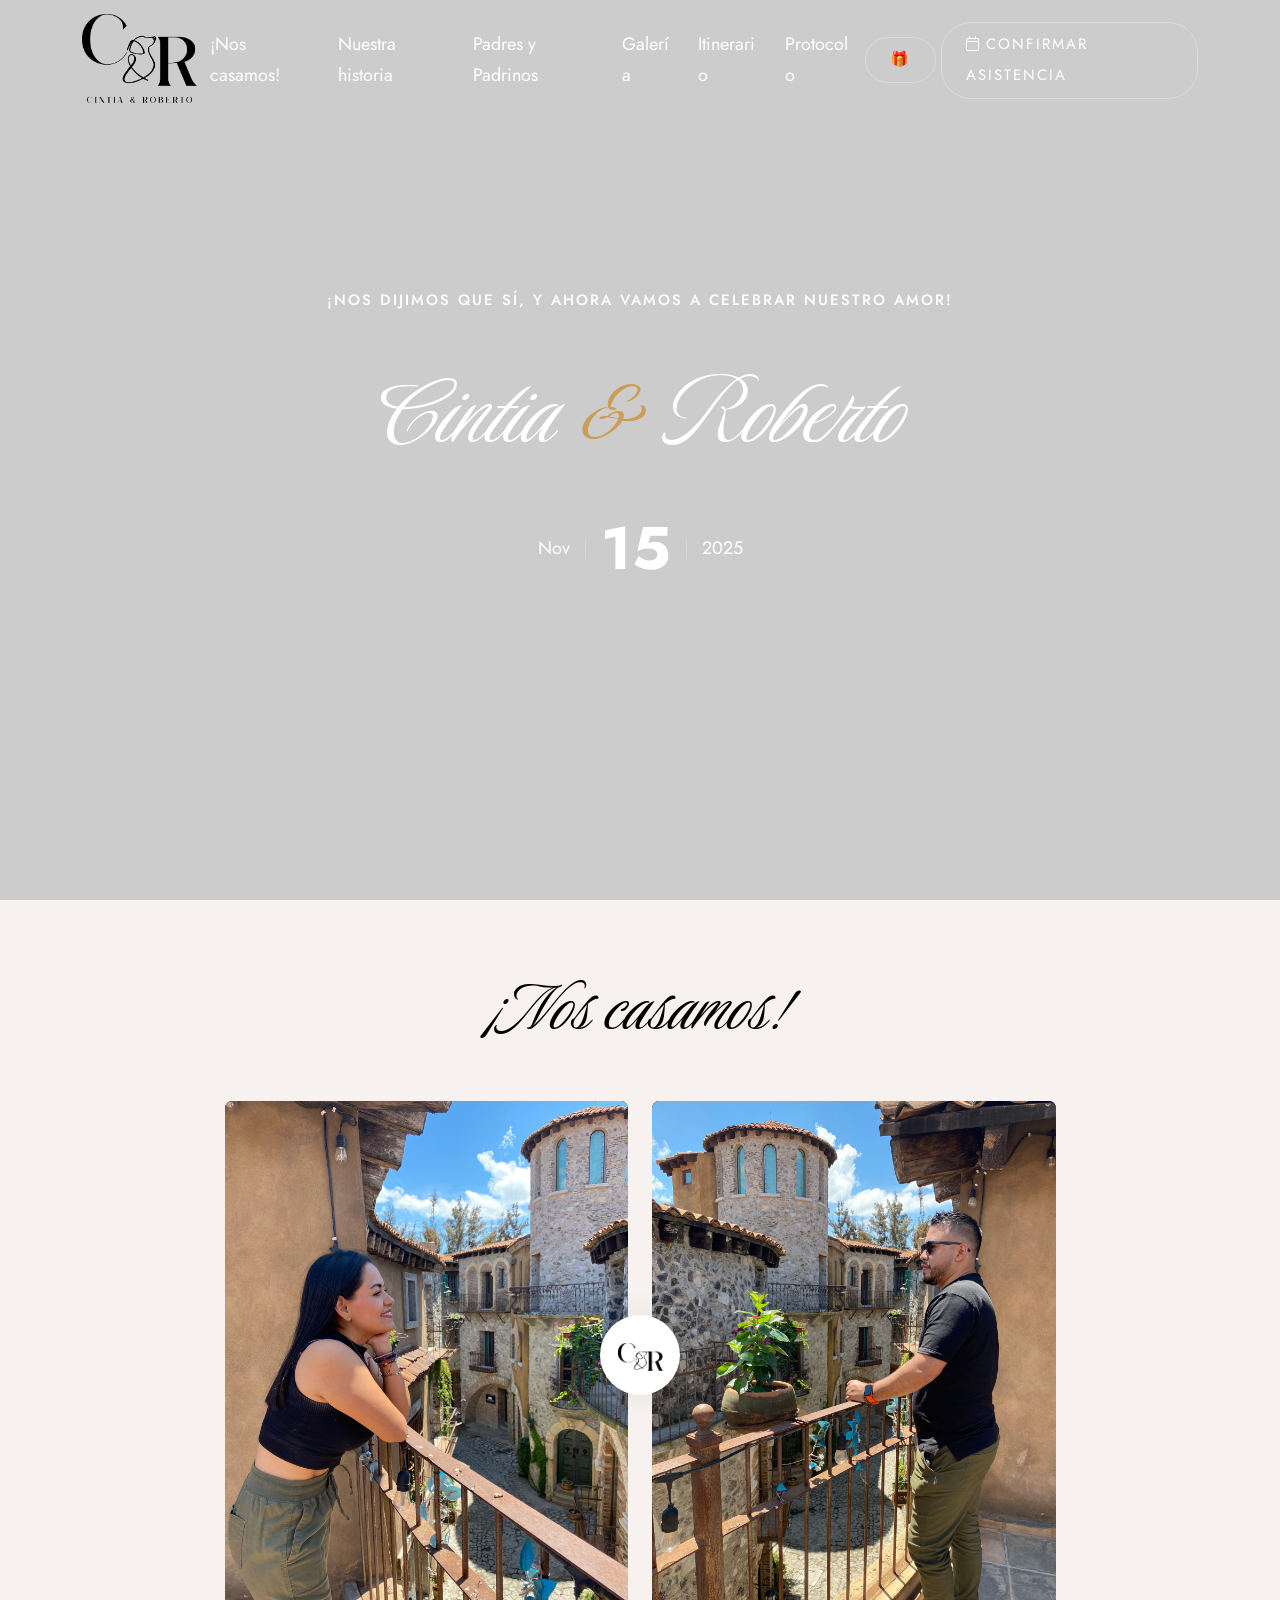
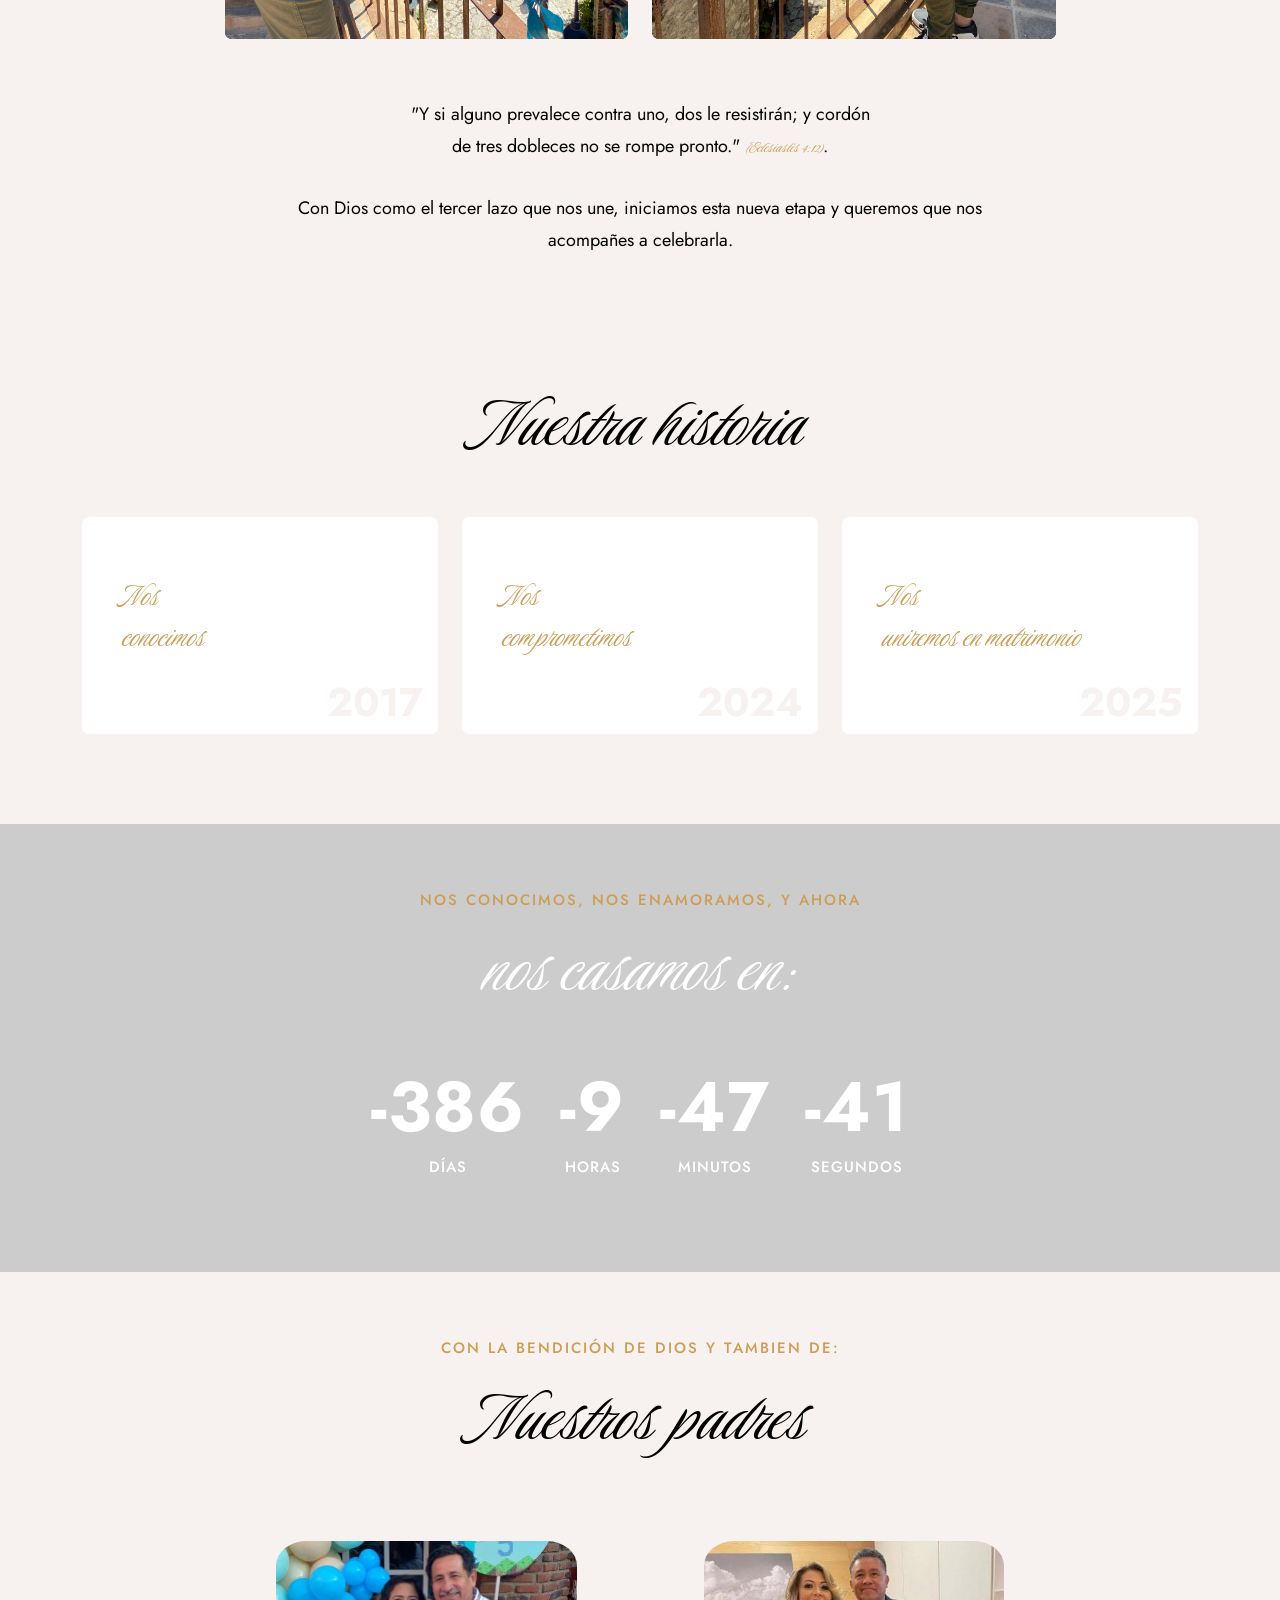
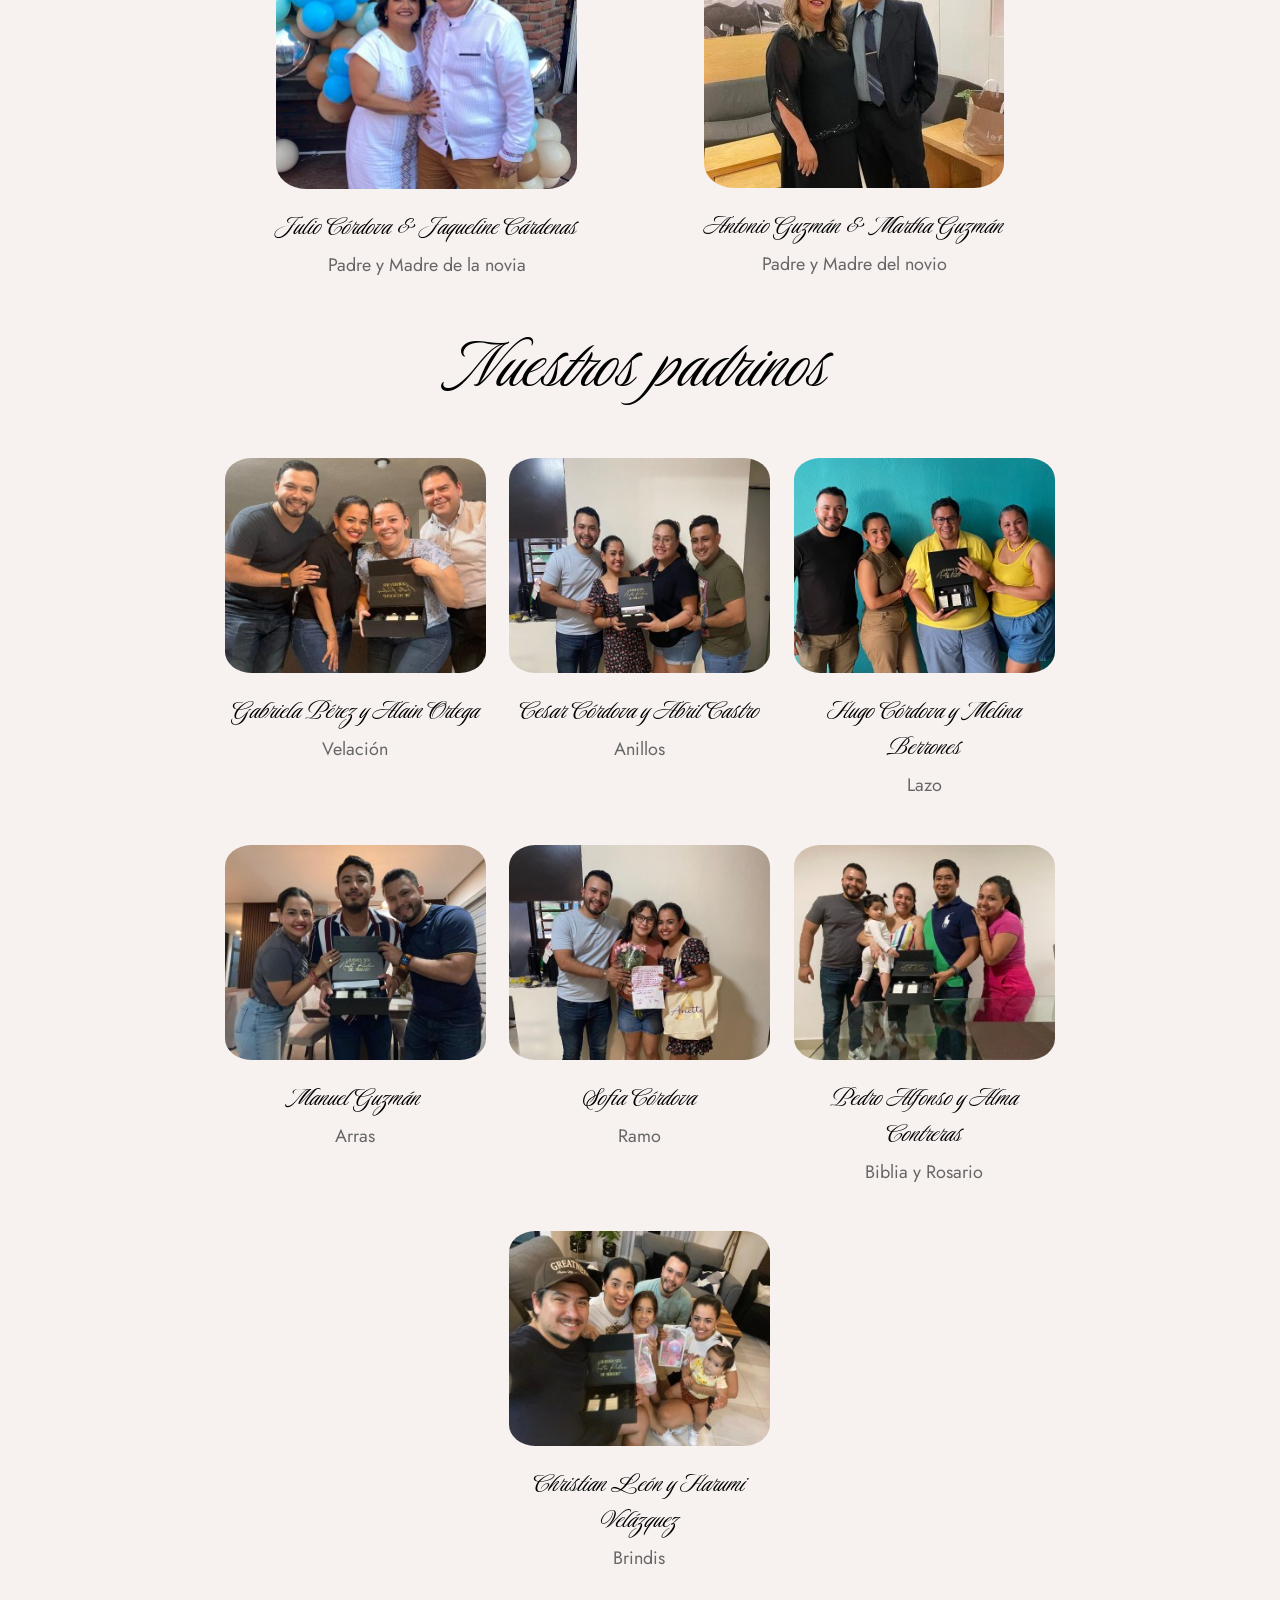
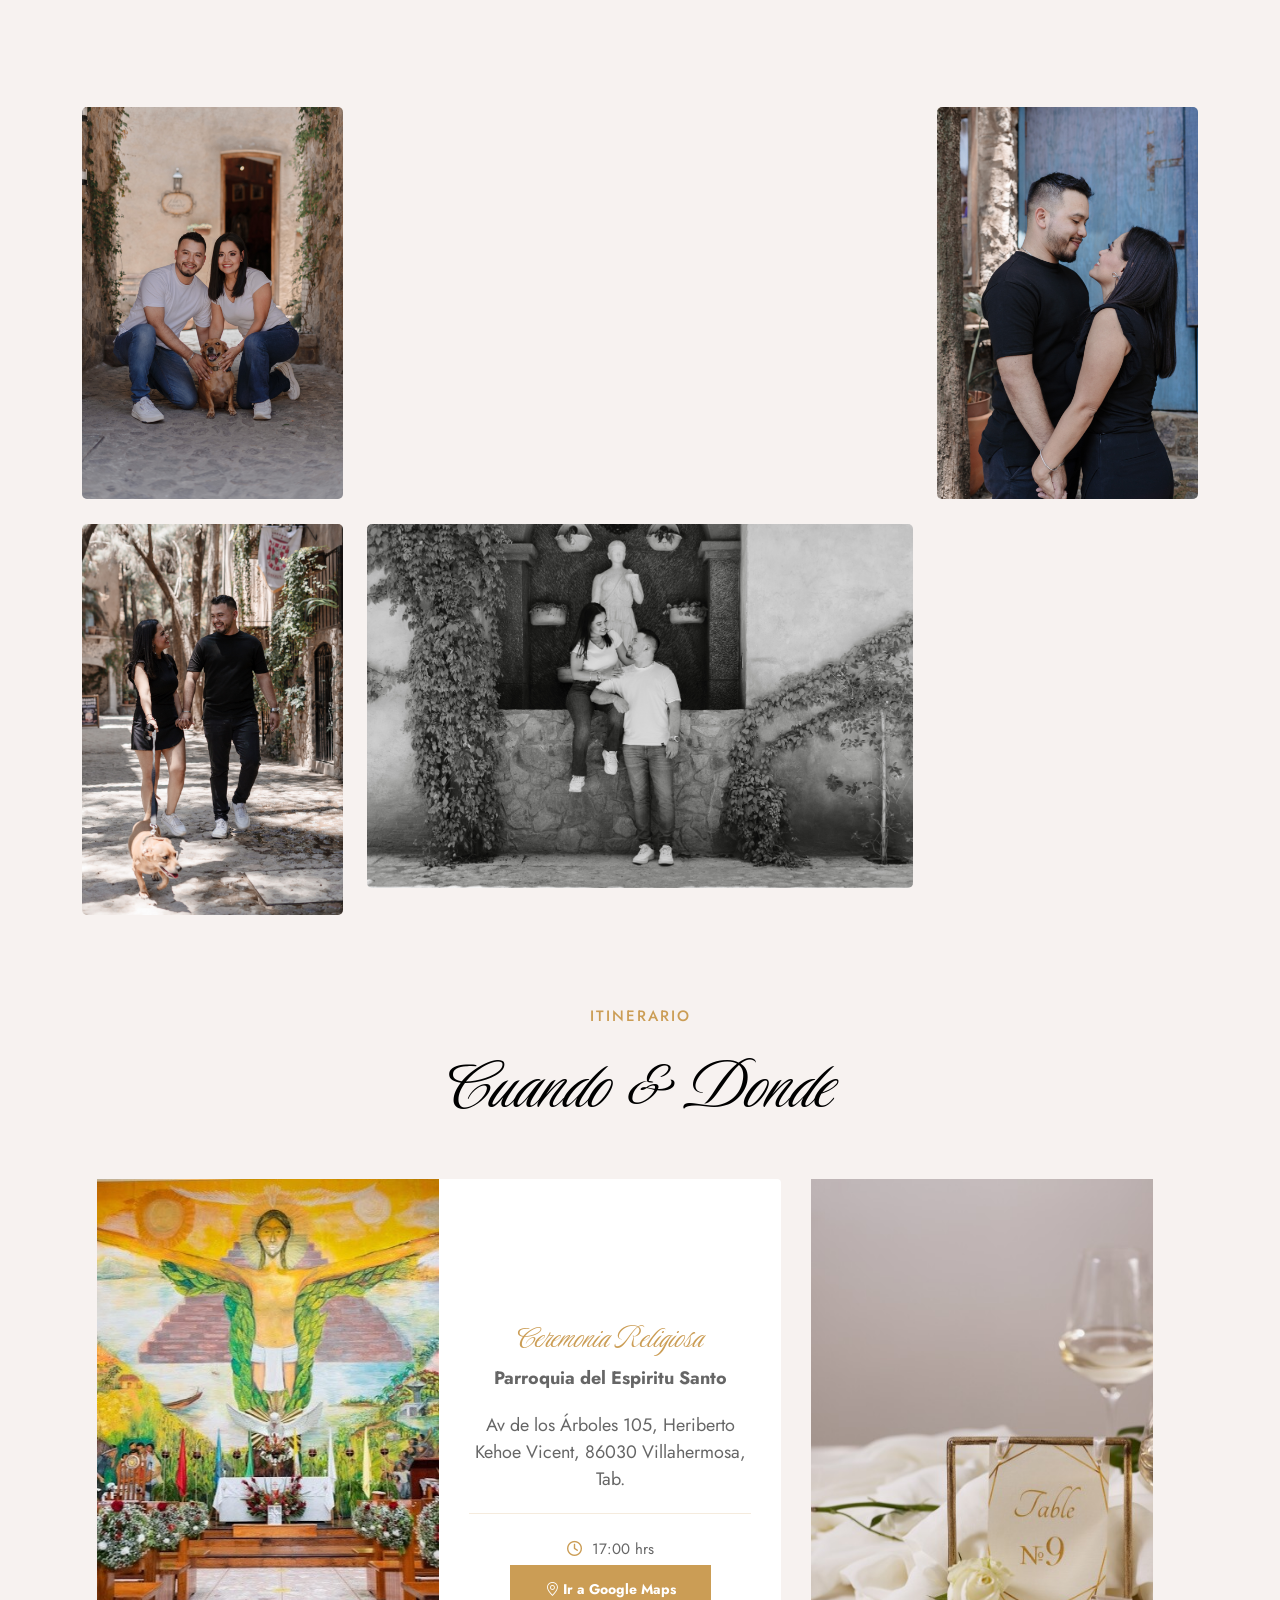
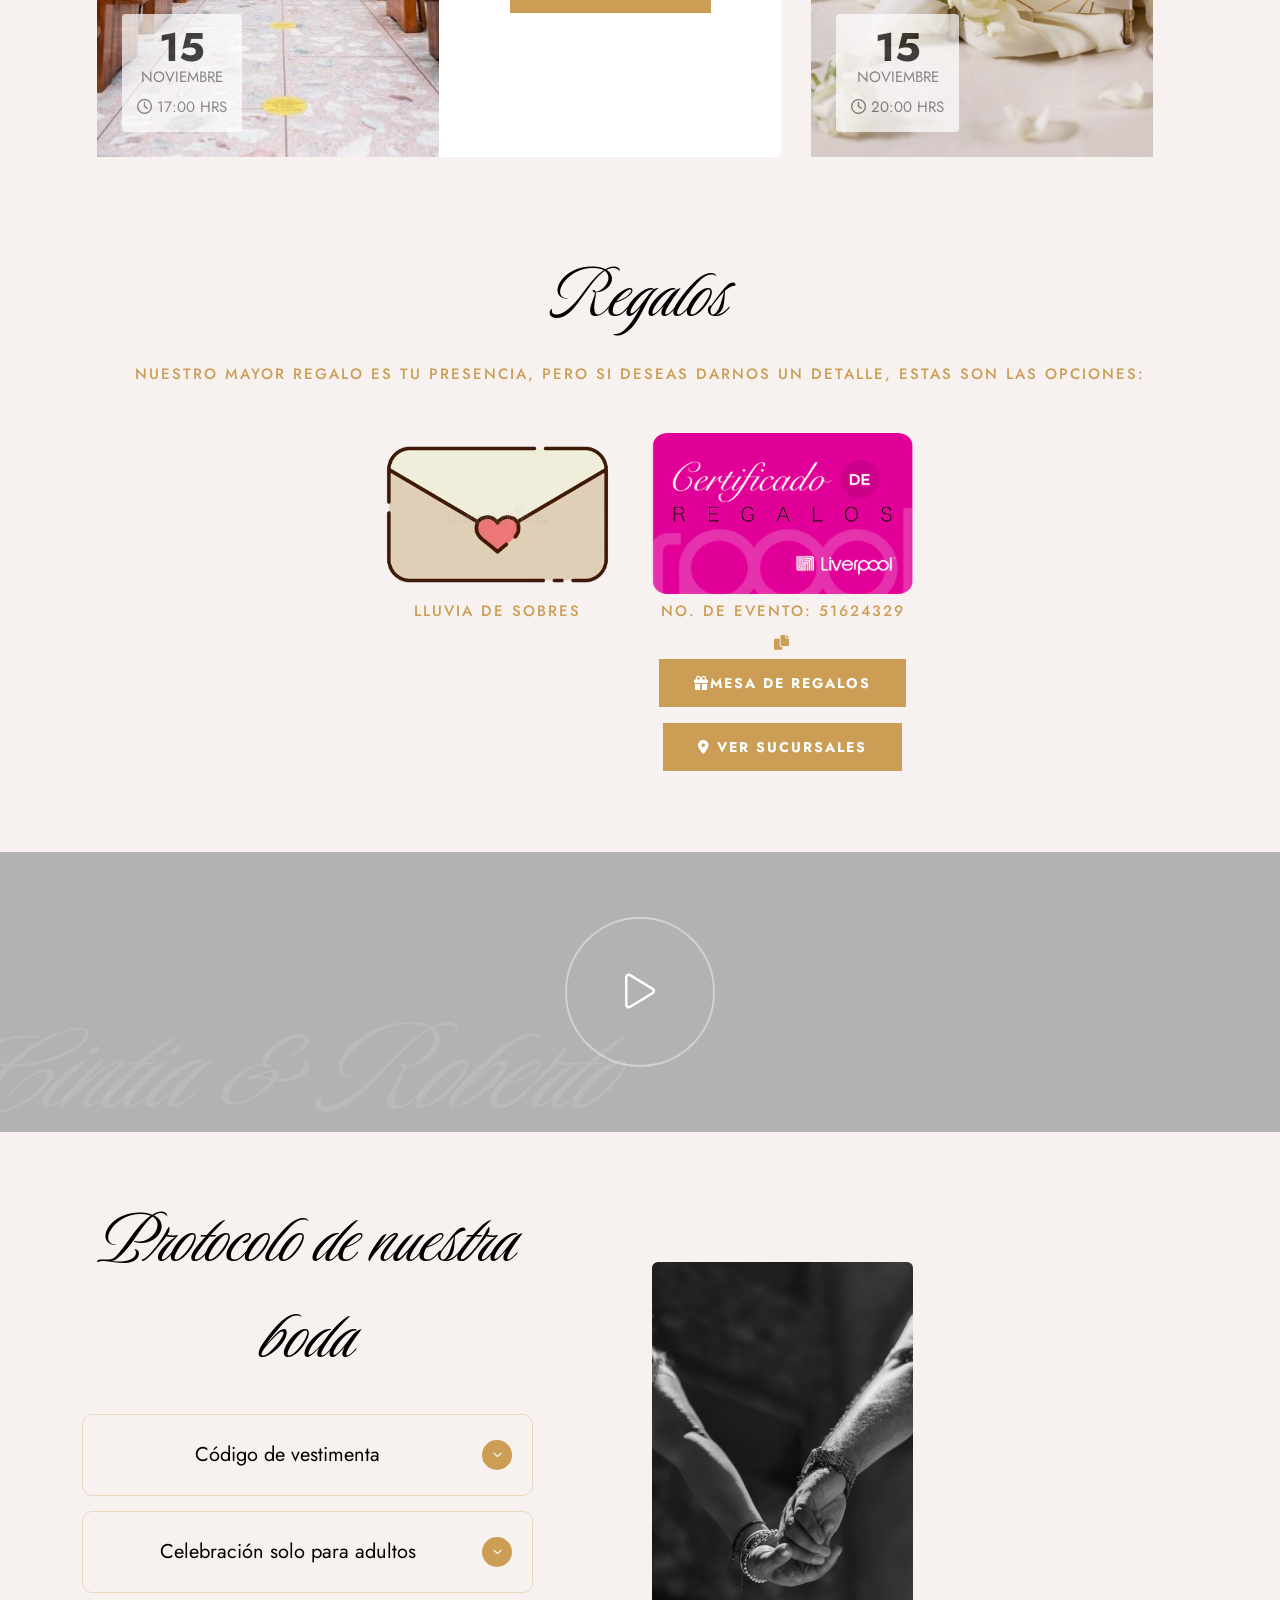
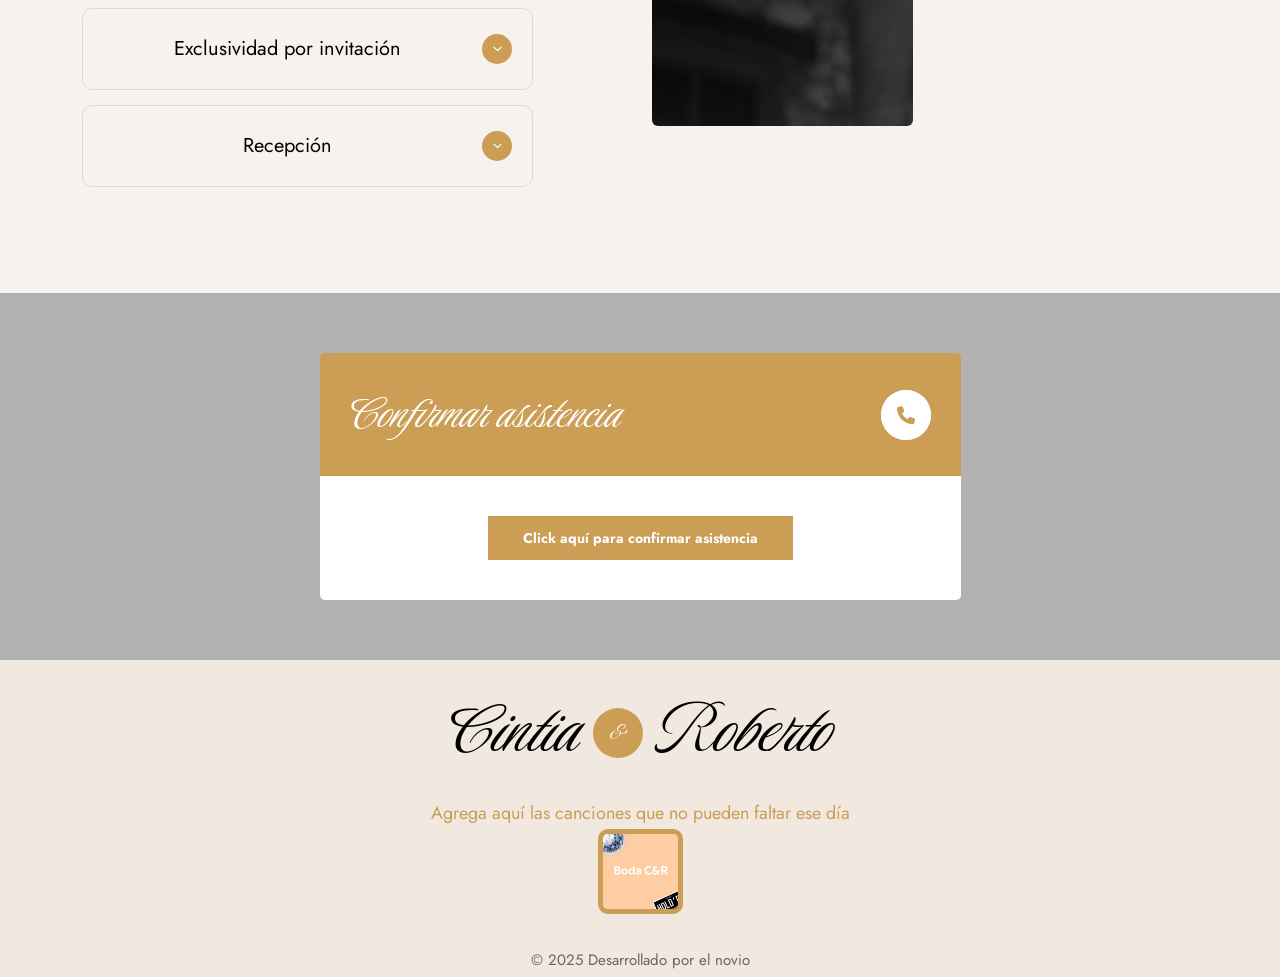
==== commit 18a24c5e: "12 COMMIT | SE CAMBIA TEXTO STILOS" ====
--- a/index.html
+++ b/index.html
@@ -255,7 +255,7 @@
 
     <!-- Padrinos -->
             <div class="row">
-                <div class="col-md-12 text-center mb-30">
+                <div class="col-md-12 text-center mt-3 mb-10">
 <!--                    <div class="section-subtitle">Gracias por ser parte de este momento tan especial</div>-->
                     <div class="section-title">Nuestros padrinos</div>
                 </div>
@@ -535,7 +535,13 @@
                             <div class="acc-btn">Código de vestimenta</div>
                             <div class="acc-content ">
                                 <div class="content">
-                                    <p class="color-content">Formal: Hombres de traje y Mujeres de vestido largo. Hemos reservado los colores blanco y gris exclusivamente para los novios. Agradecemos tu comprensión y "Por encima de todo, vístanse de amor, que es el vínculo perfecto".</p>
+                                    <ul>
+                                        <li class="lista"> ✦ Formal: Hombres de traje y Mujeres de vestido largo.</li>
+                                        <li class="lista"> ✦ Hemos reservado los colores blanco y gris exclusivamente para los novios.</li>
+                                        <li class="lista"> ✦ Hemos reservado el color terracota para las damas.</li>
+                                    </ul>
+                                    <br>
+                                    <p>Agradecemos tu comprensión y "Por encima de todo, vístanse de amor, que es el vínculo perfecto".</p>
                                 </div>
                             </div>
                         </li>
--- a/css/style.css
+++ b/css/style.css
@@ -3997,3 +3997,7 @@
     border: 15px solid rgb(203, 157, 85) !important; /* Contorno blanco con 40% de transparencia */
     border-radius: 10px !important; /* Bordes redondeados (opcional) */
 }
+
+.lista {
+    color: #666666 !important;
+}
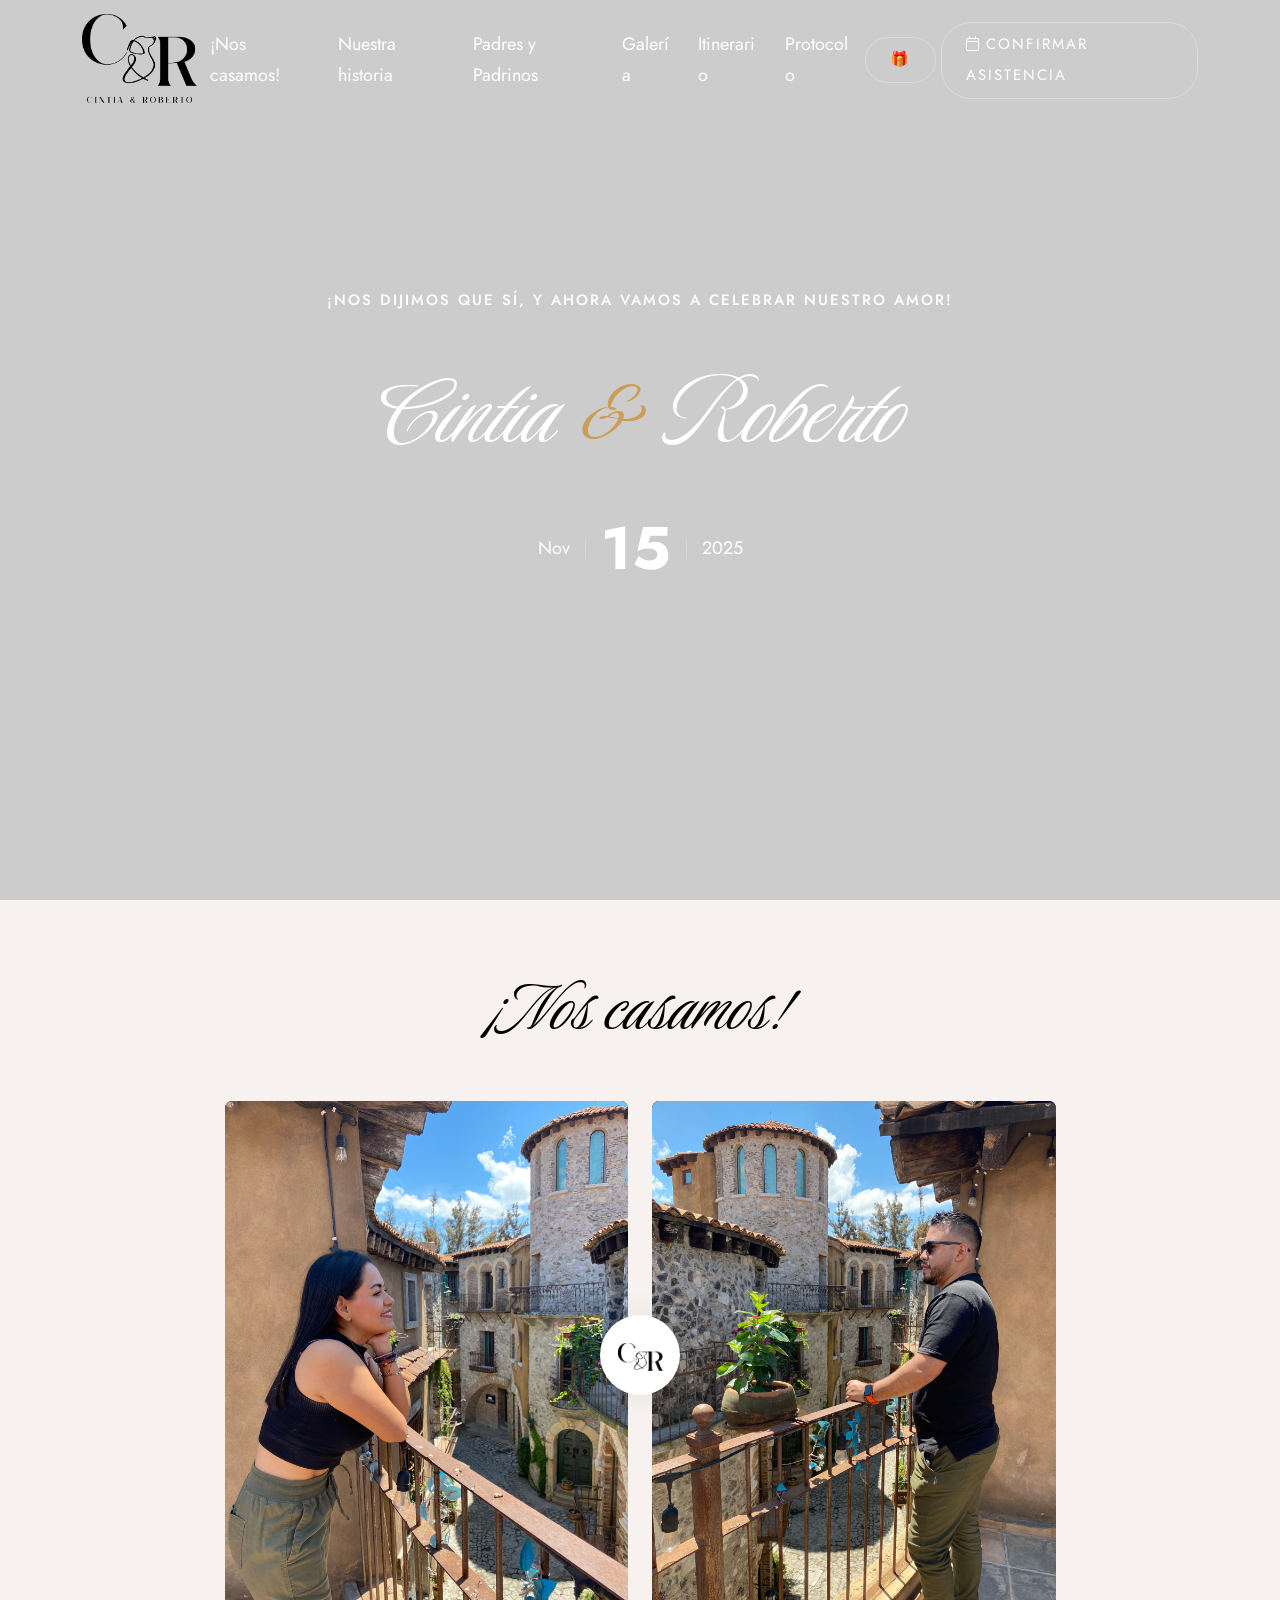
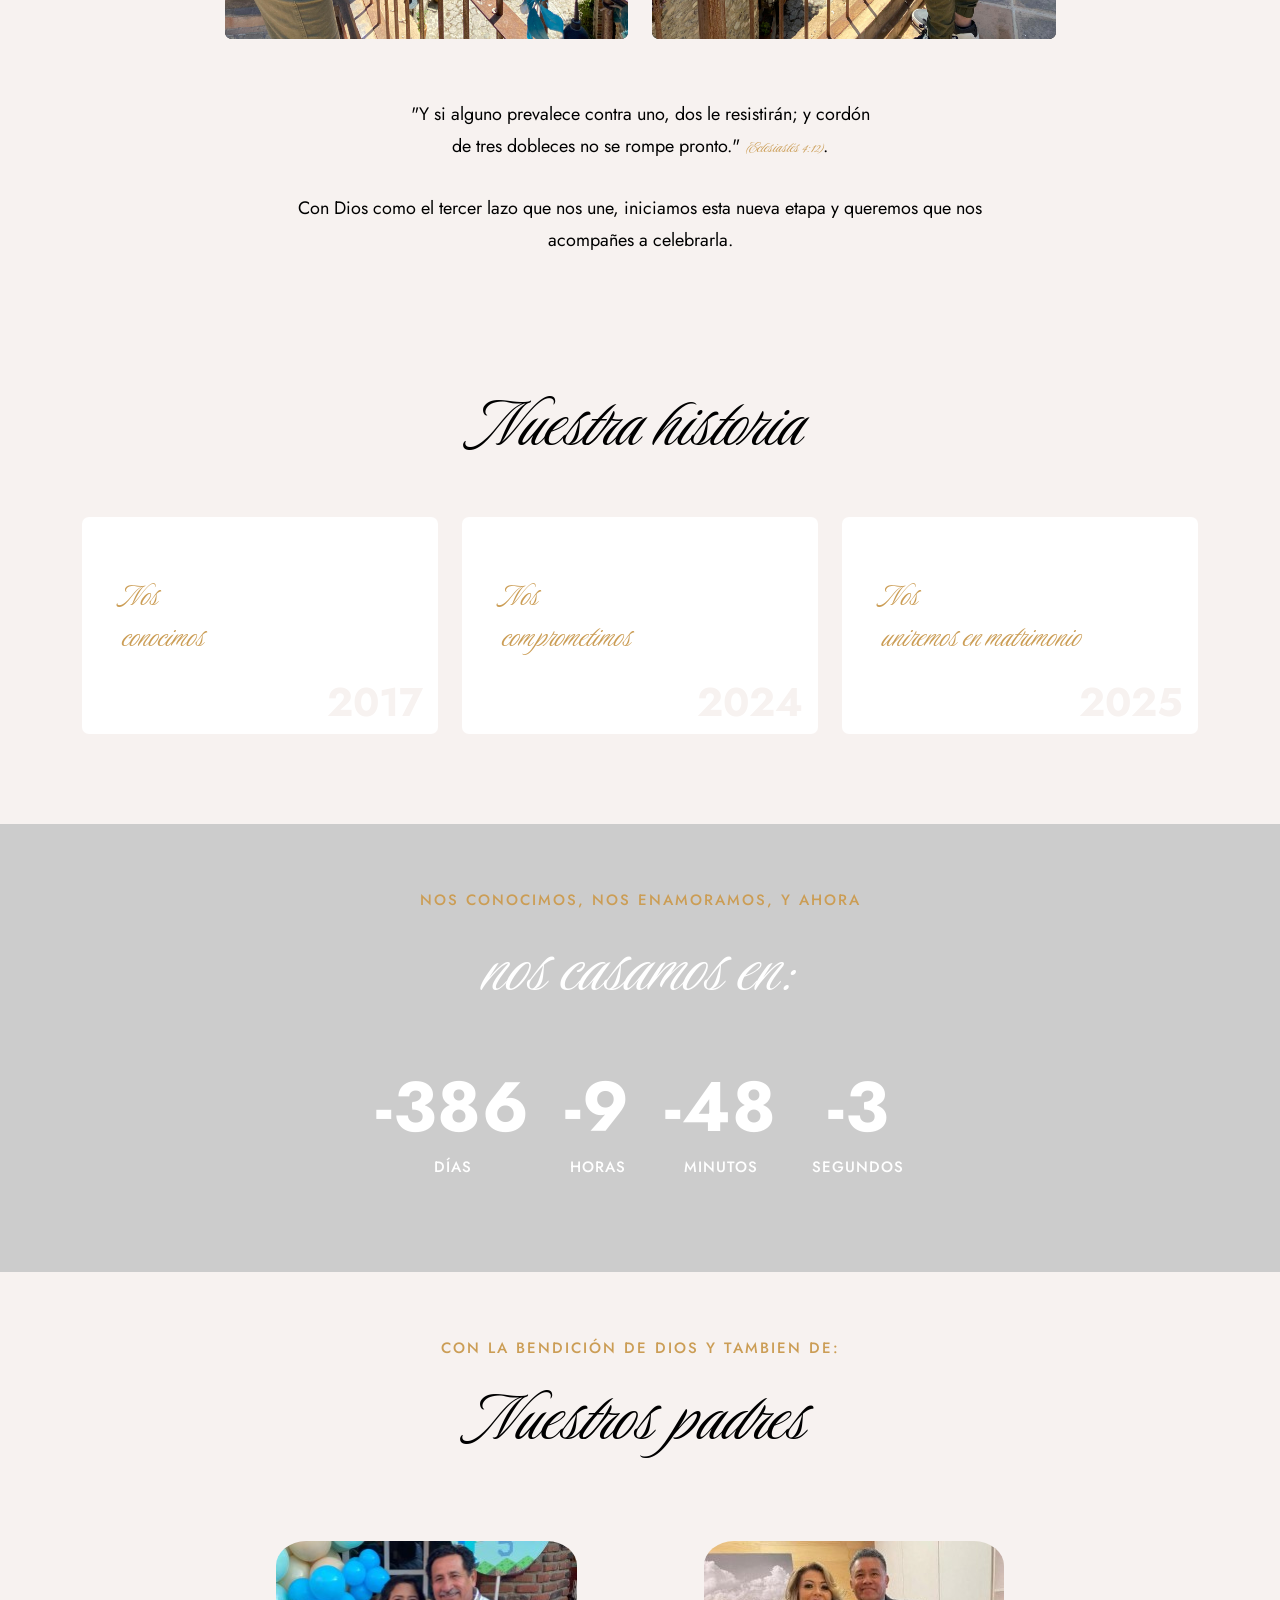
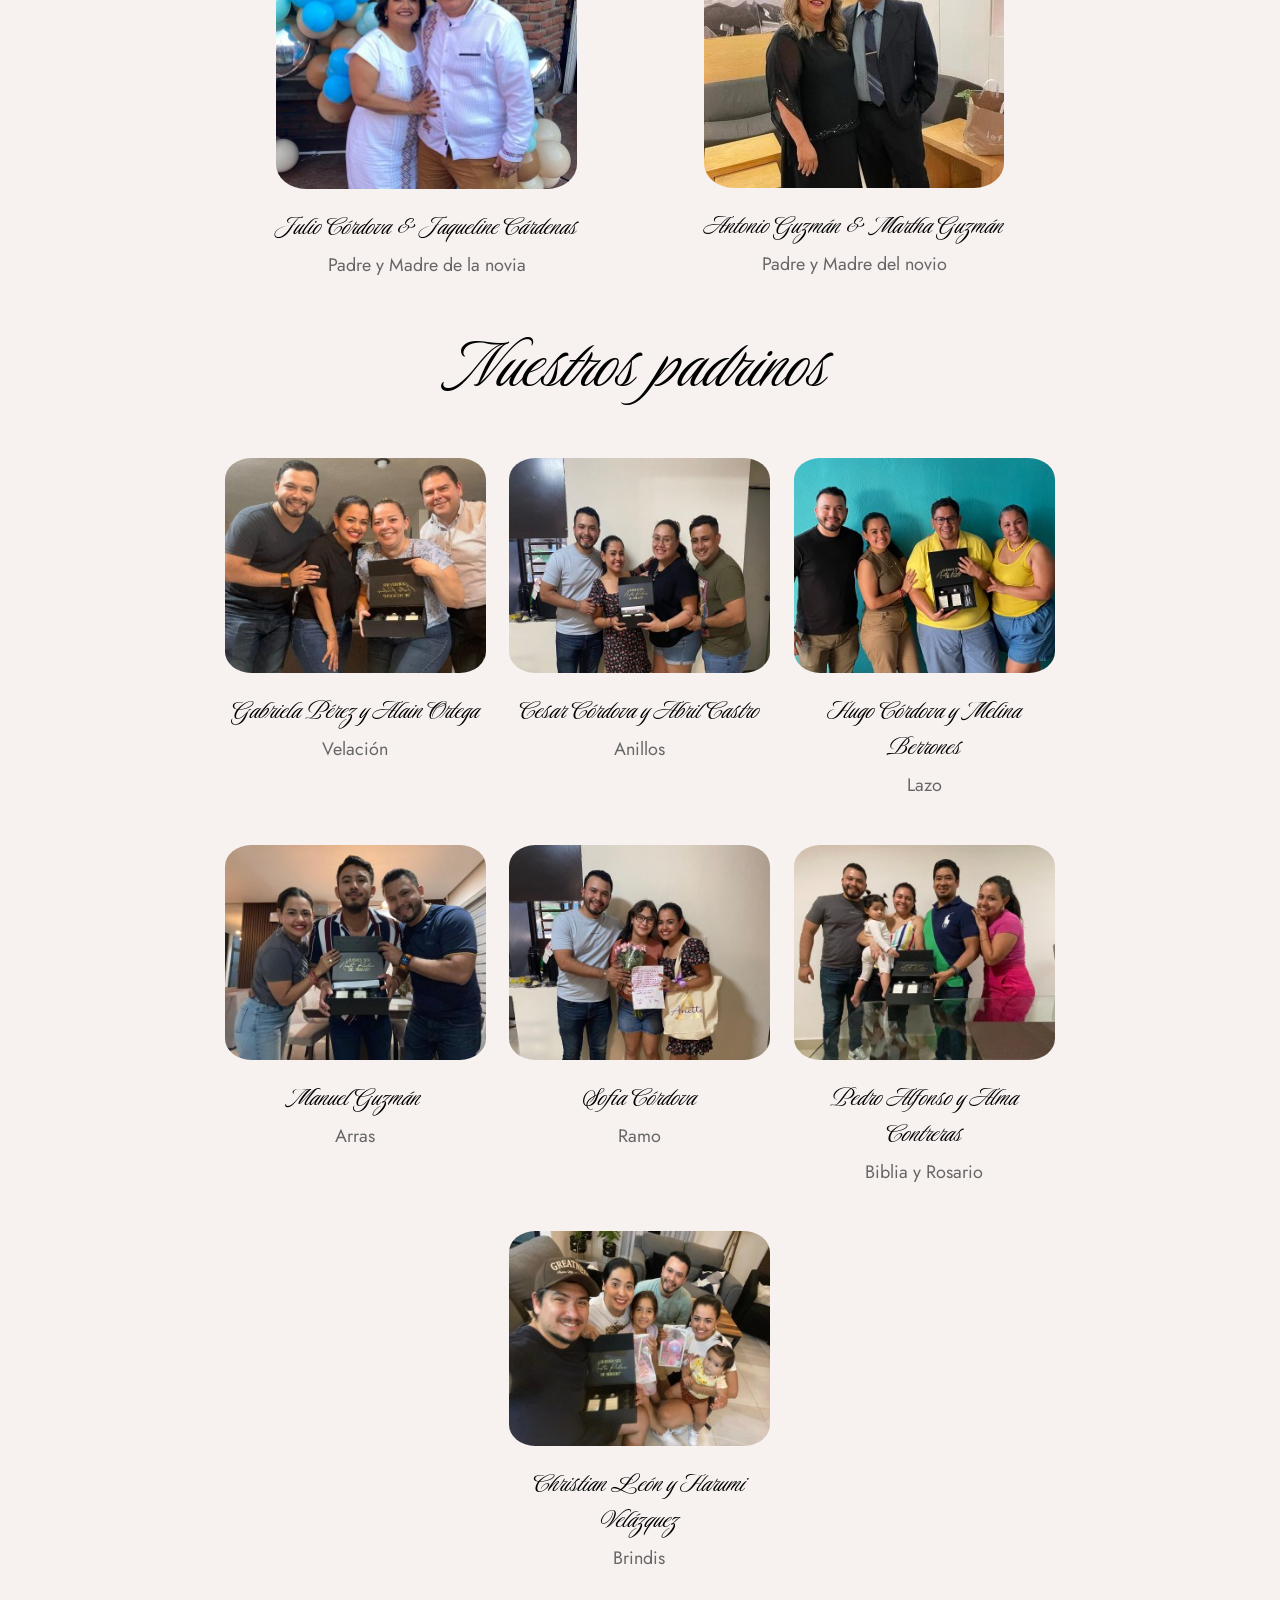
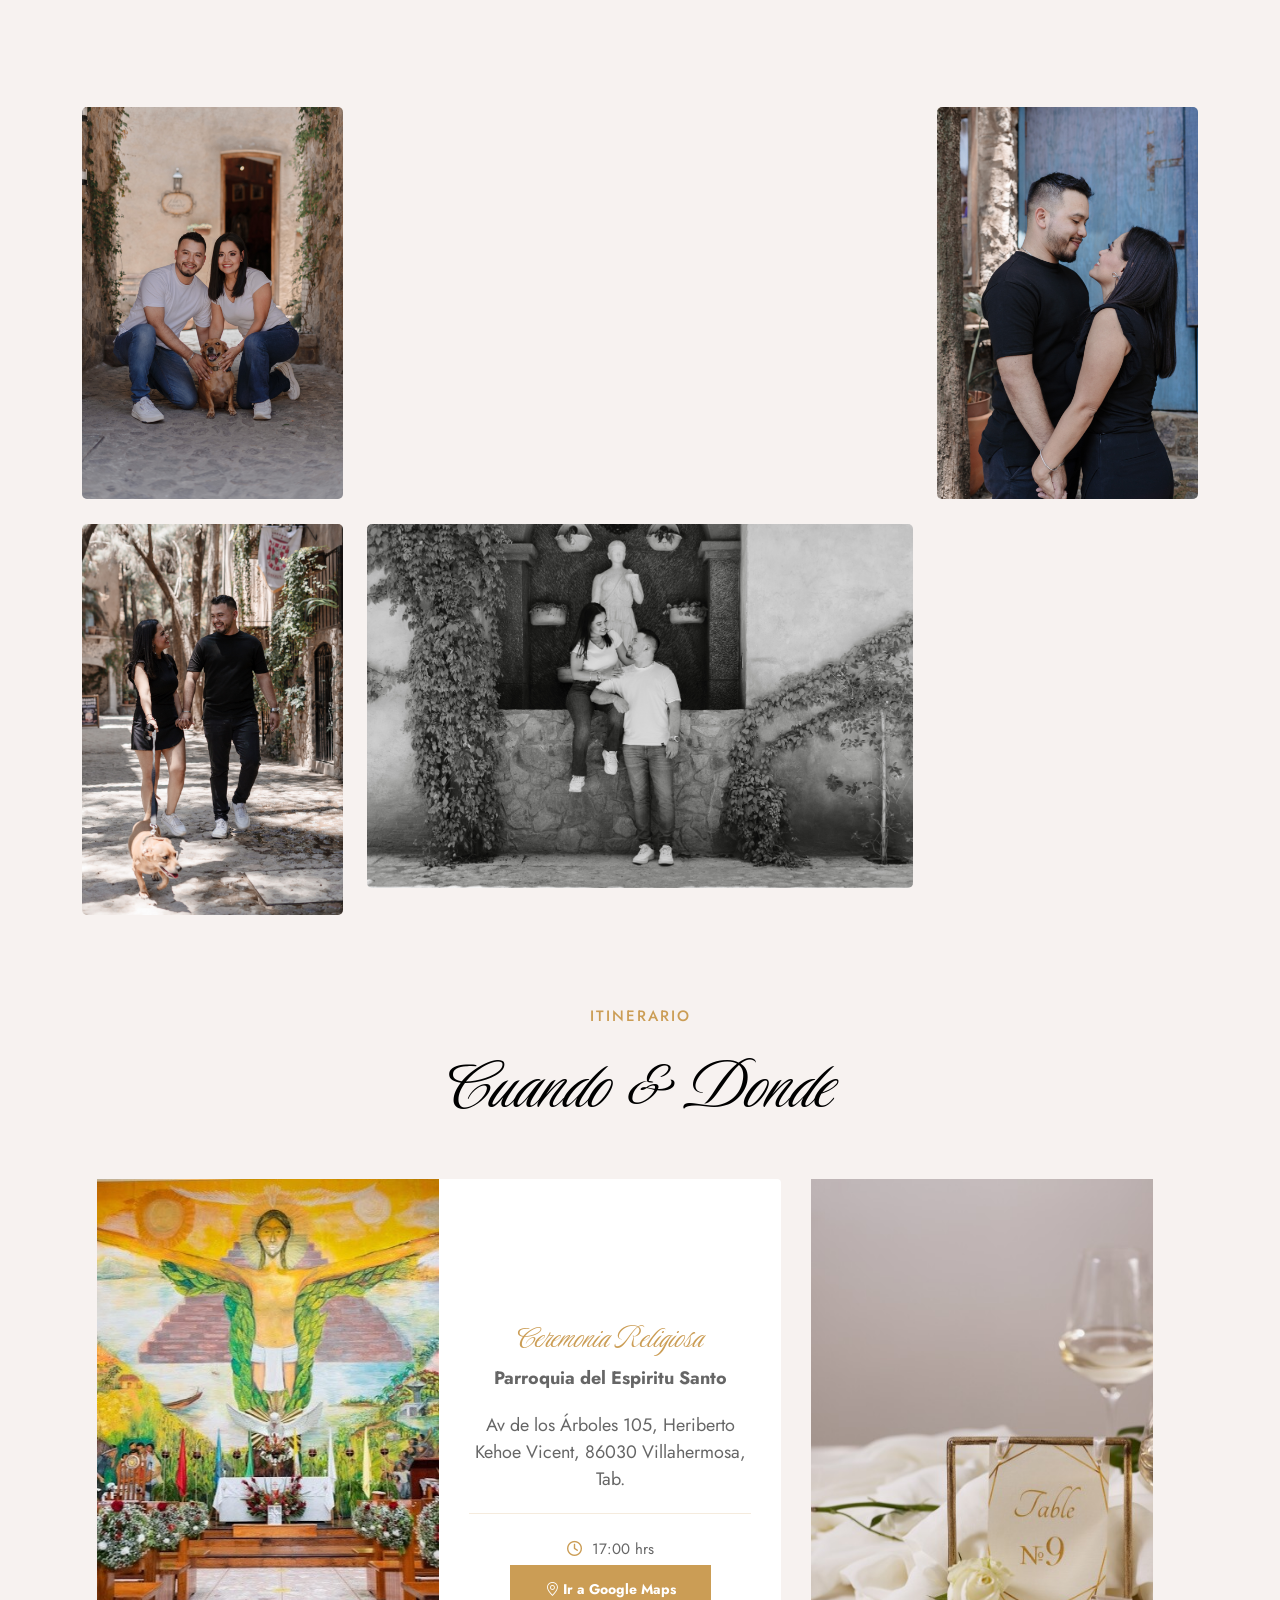
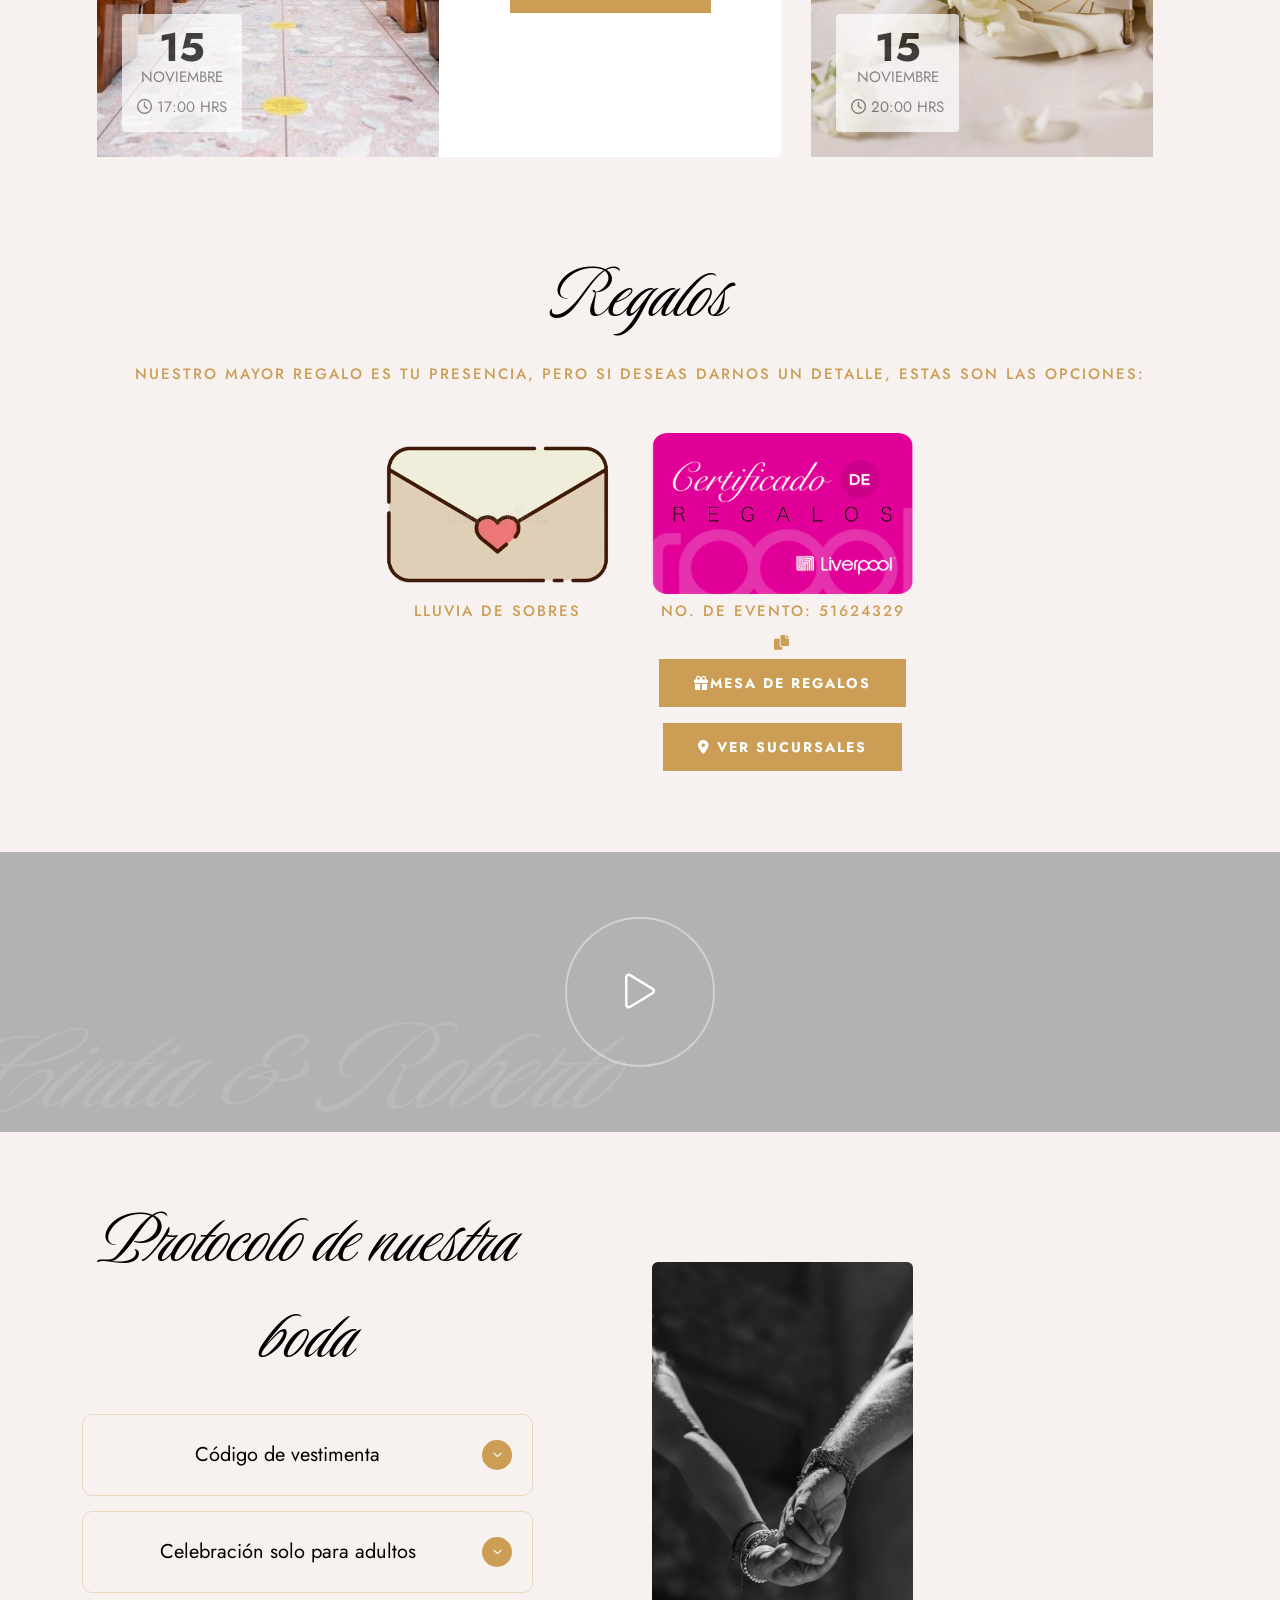
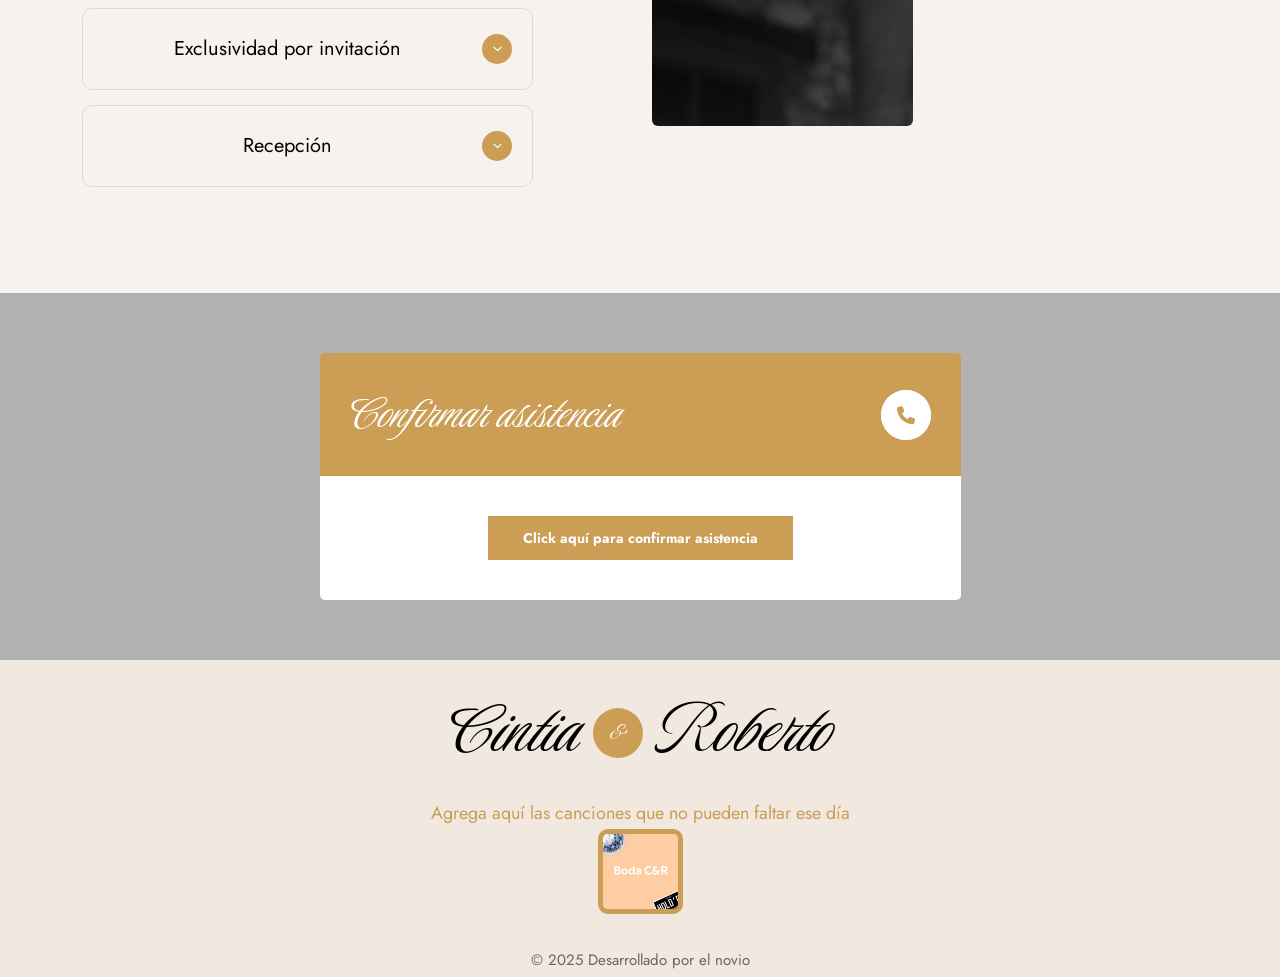
==== commit 490f0231: "13 COMMIT | SE CAMBIA TEXTO" ====
--- a/index.html
+++ b/index.html
@@ -557,7 +557,7 @@
                             <div class="acc-btn">Exclusividad por invitación</div>
                             <div class="acc-content ">
                                 <div class="content">
-                                    <p>El amor es infinito pero el espacio es limitado, te agradecemos asistir según el número de pases destinados para ti.</p>
+                                    <p>El amor es infinito pero el espacio es limitado, te agradecemos asistir según el número de lugares destinados para ti.</p>
                                 </div>
                             </div>
                         </li>
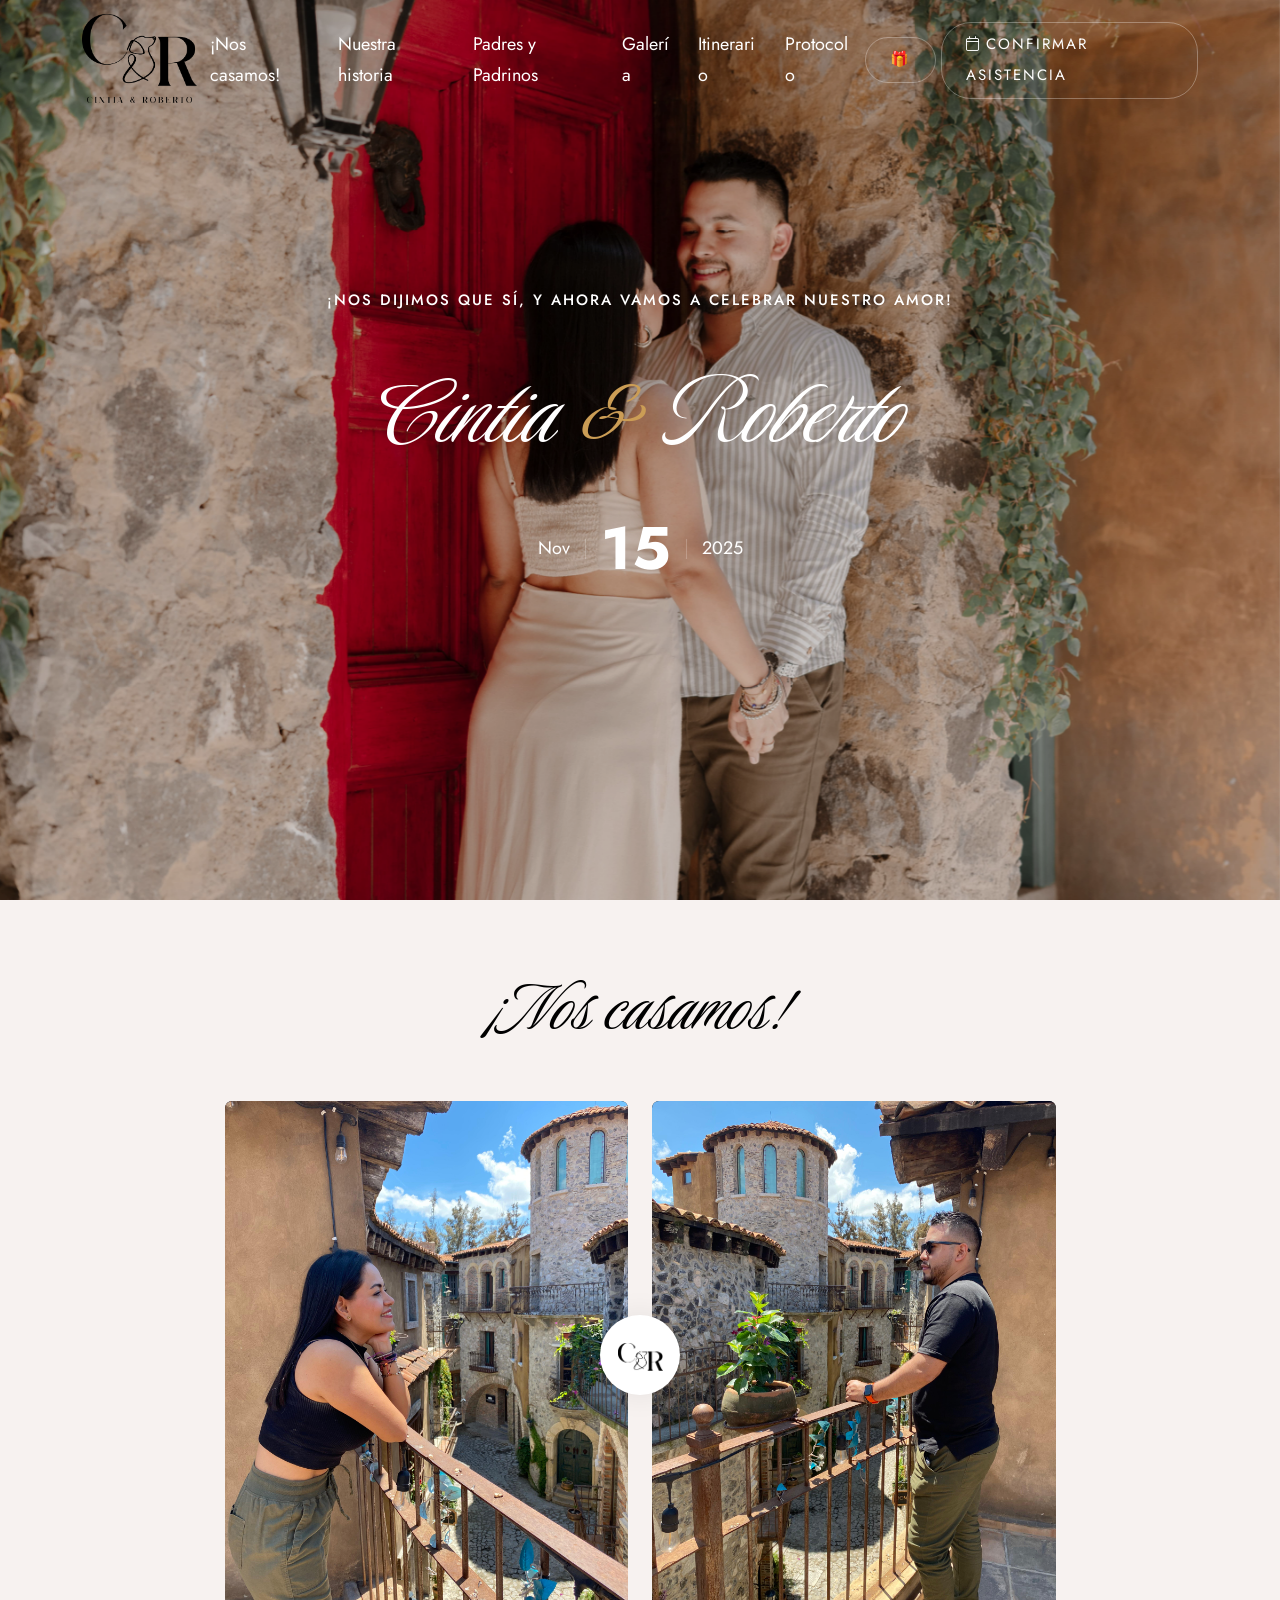
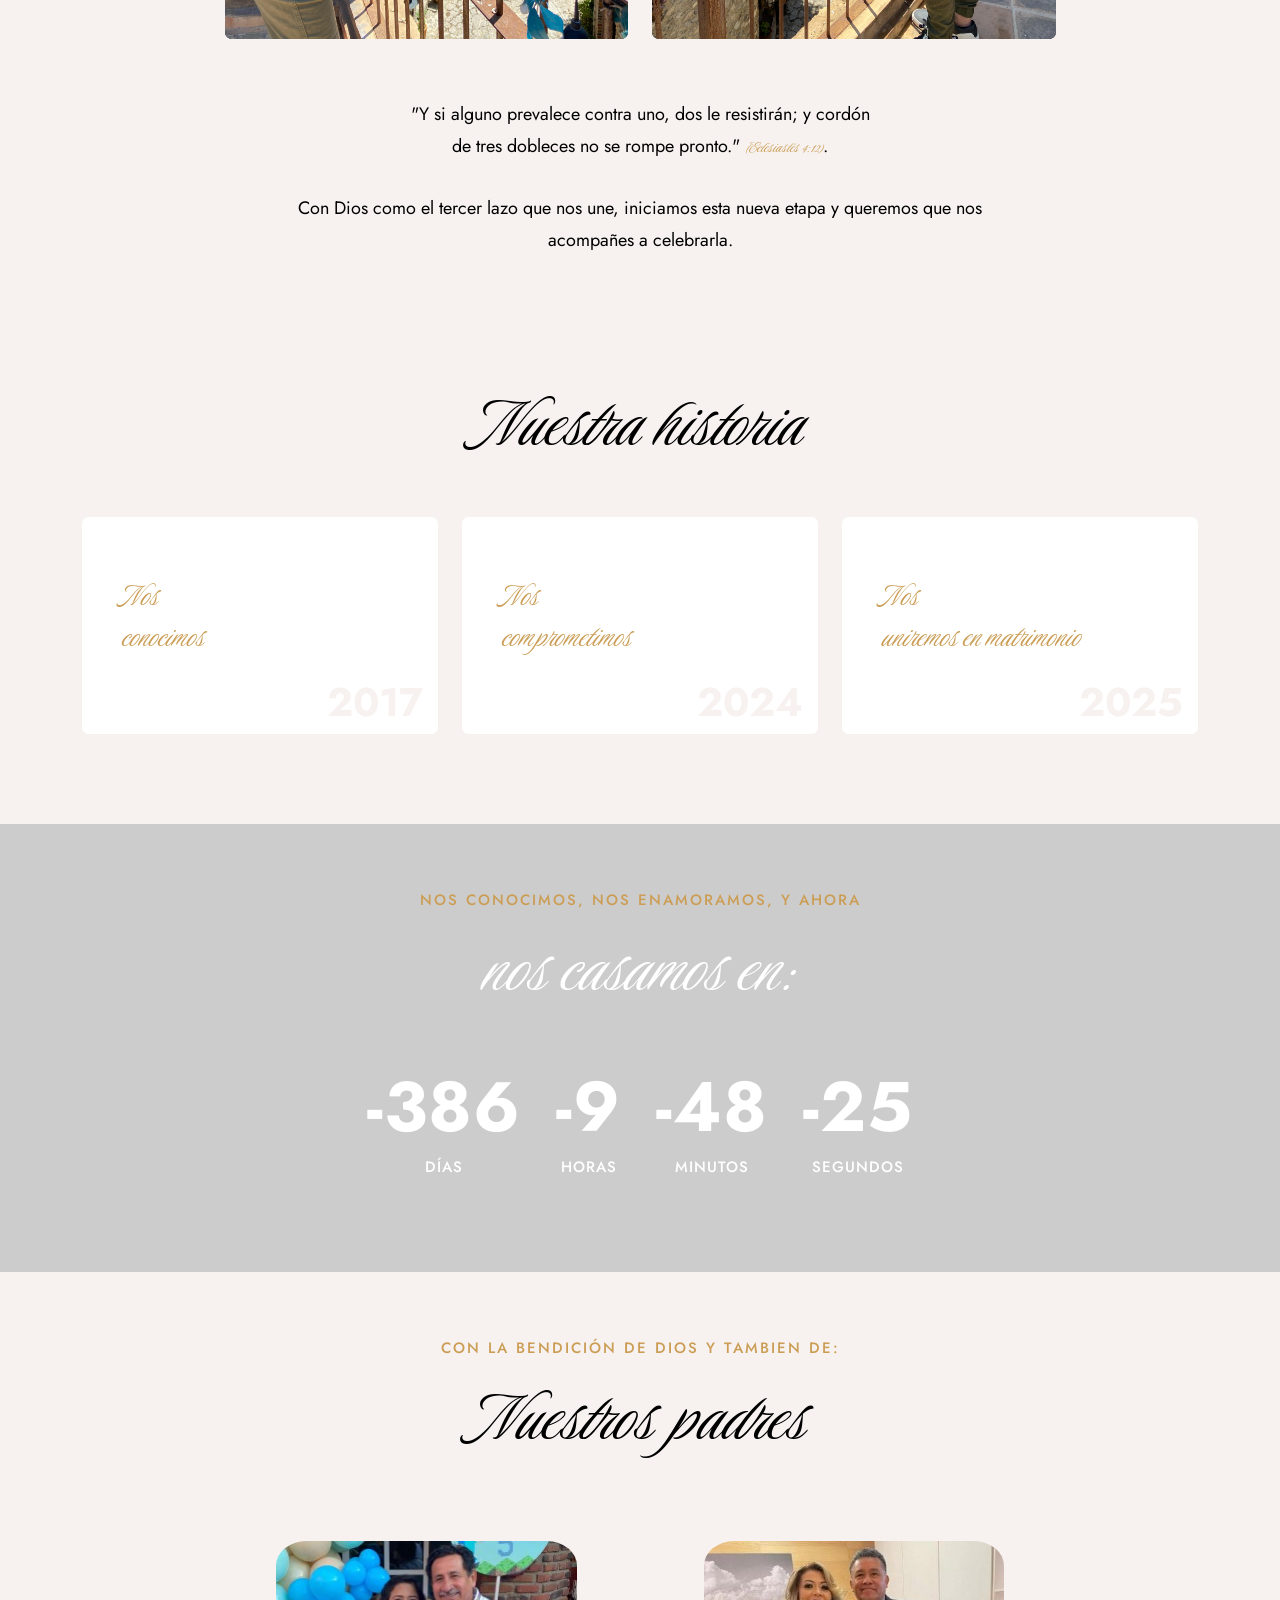
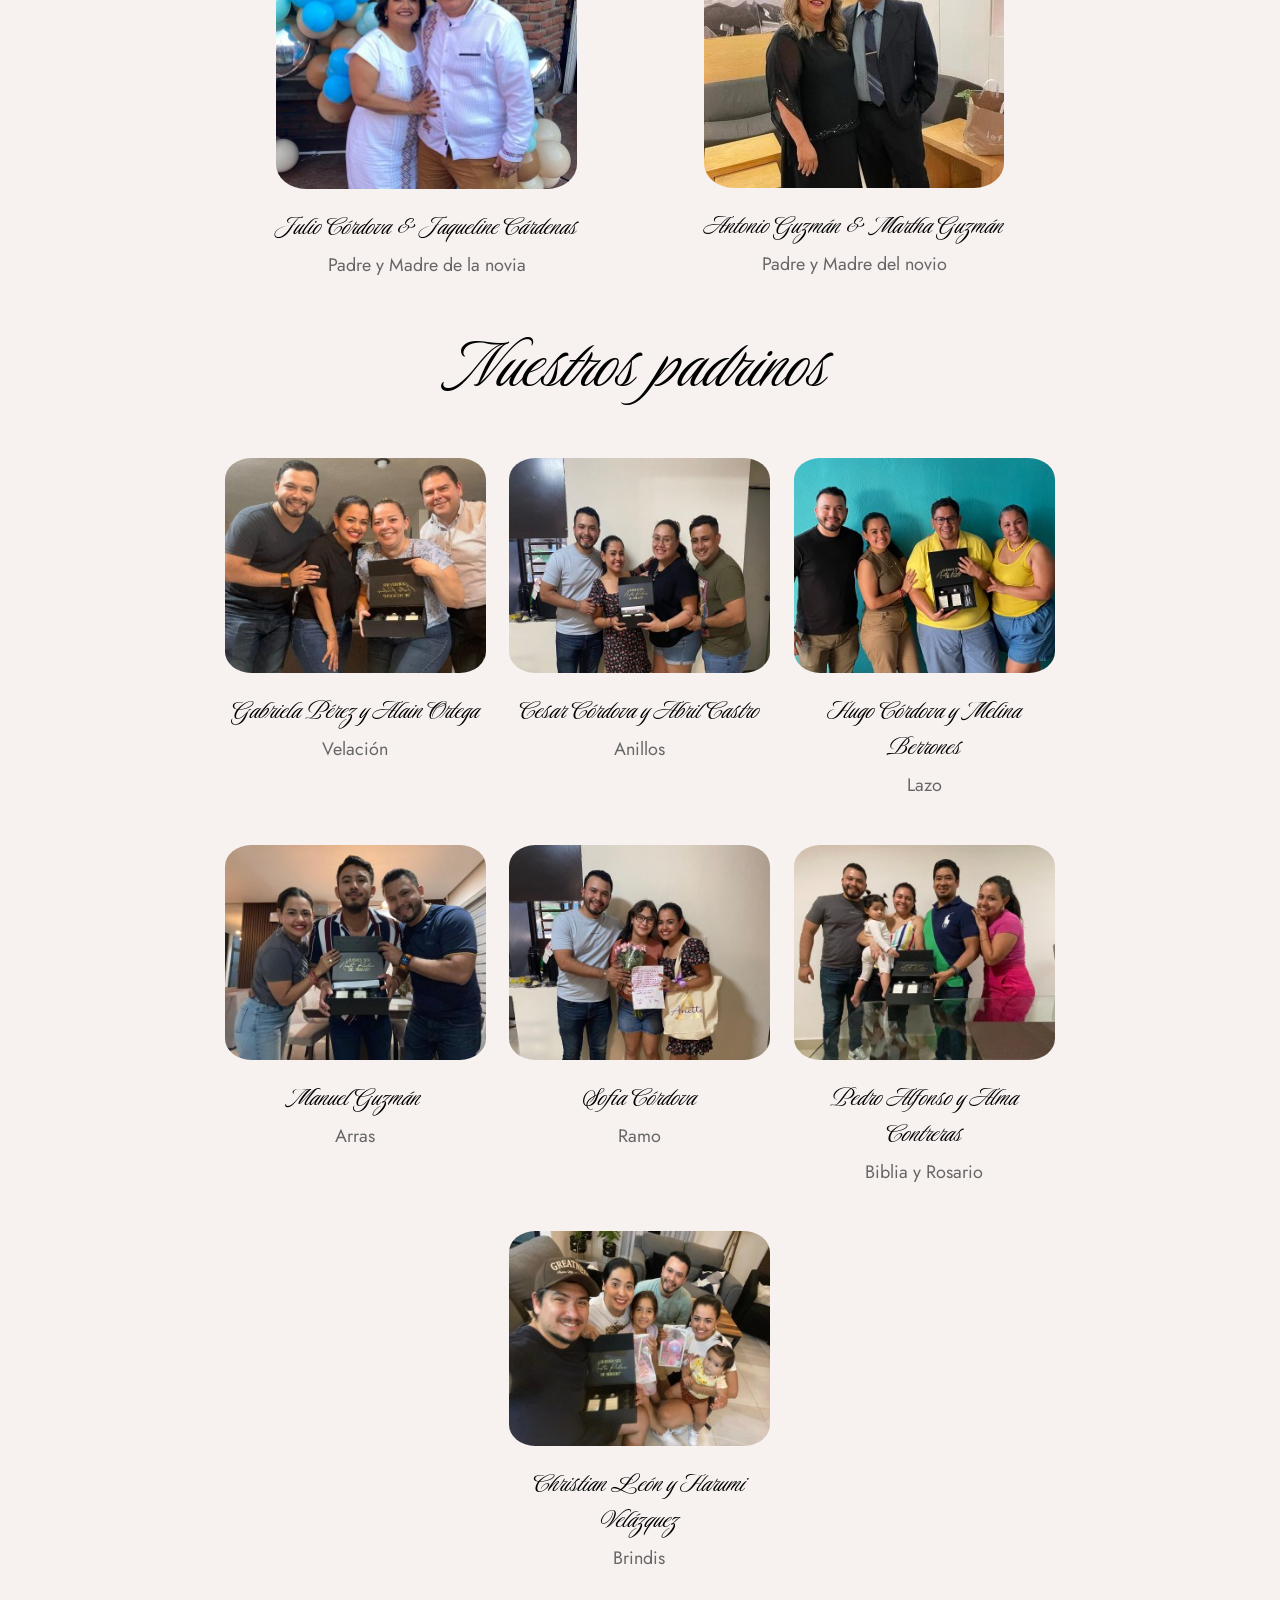
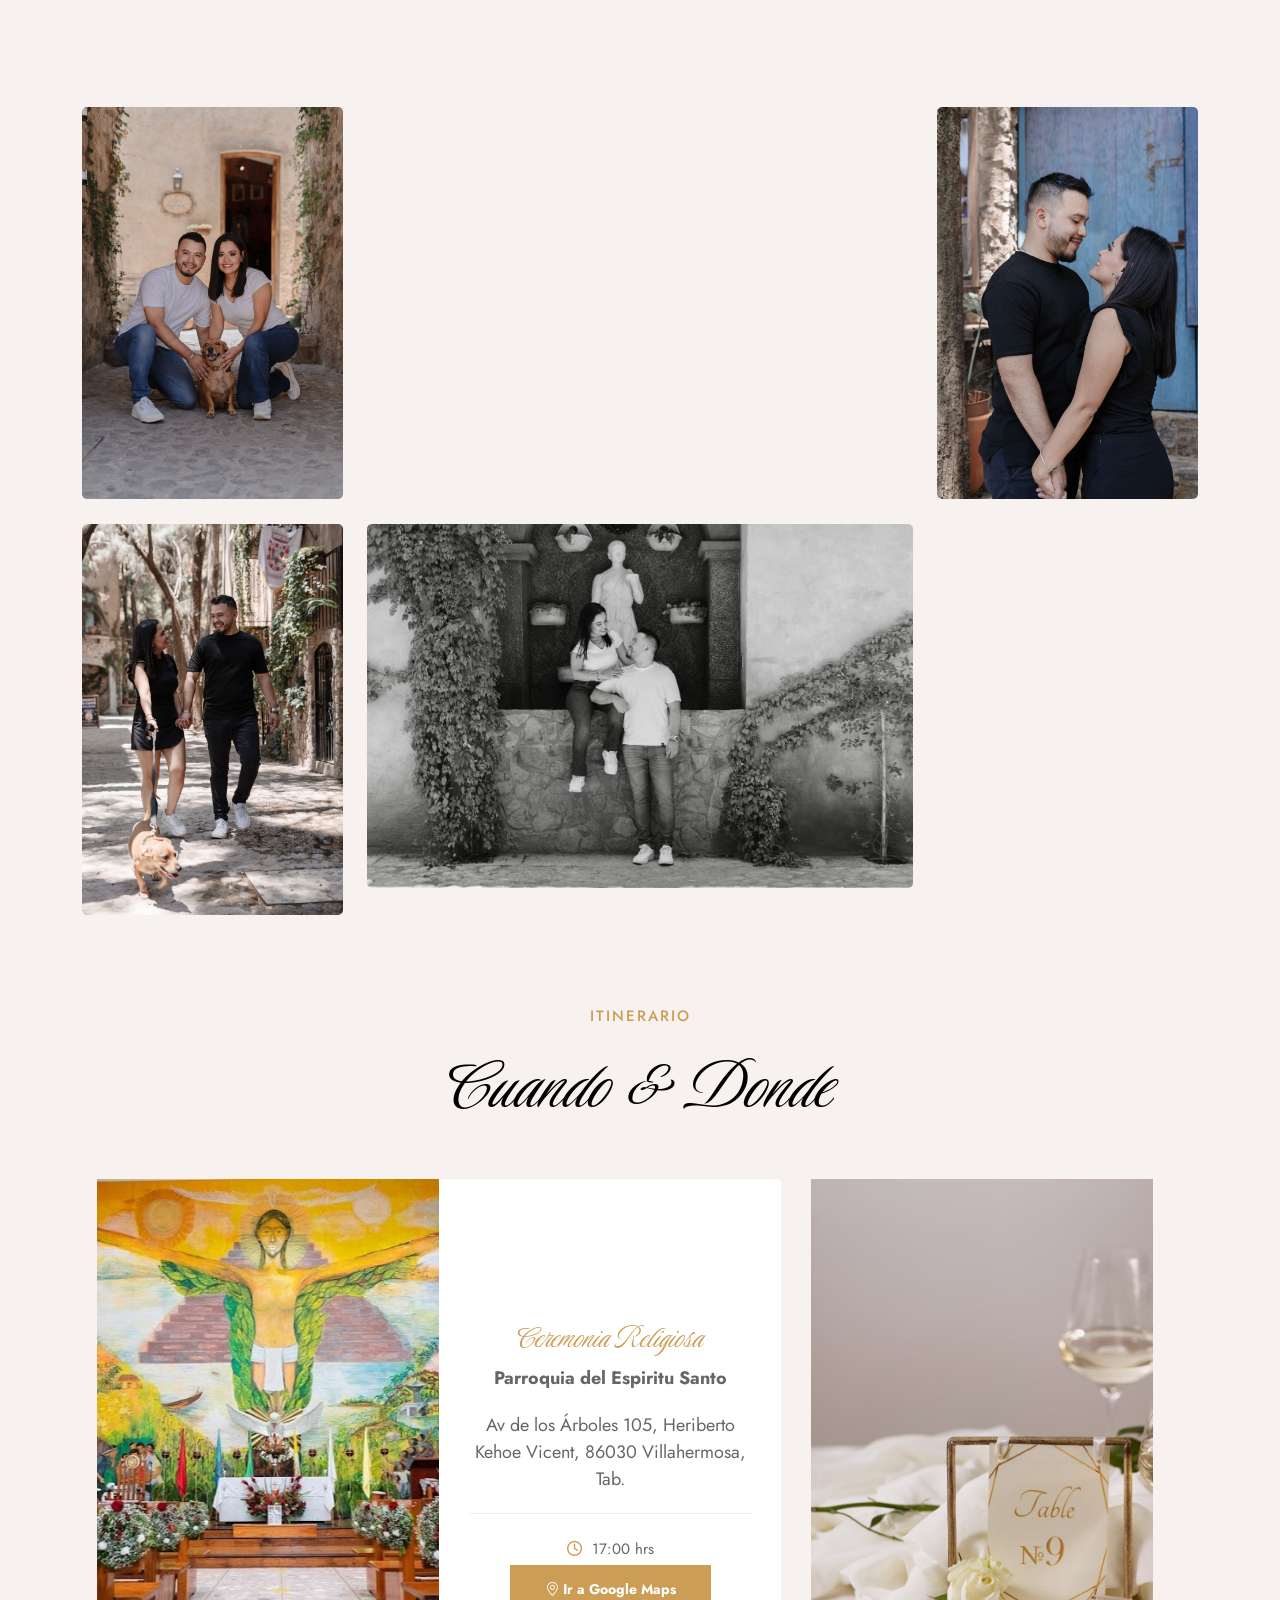
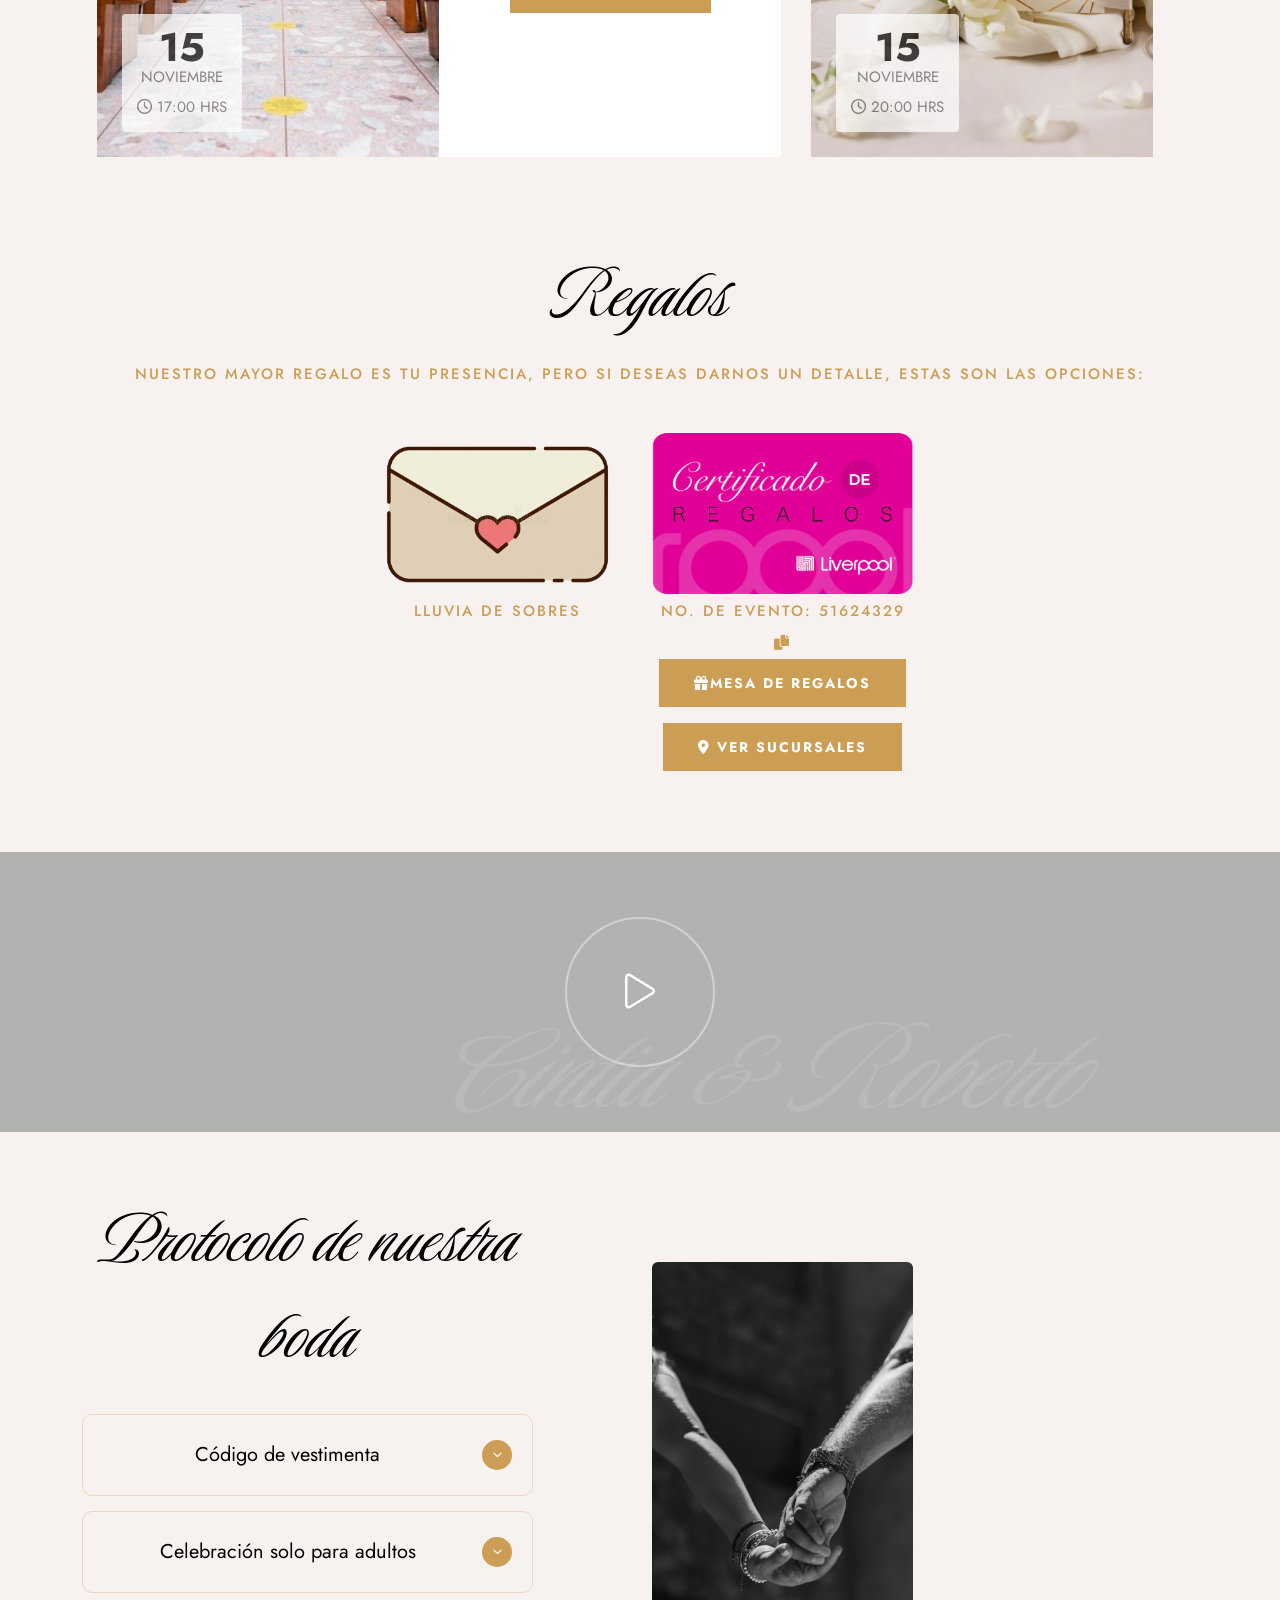
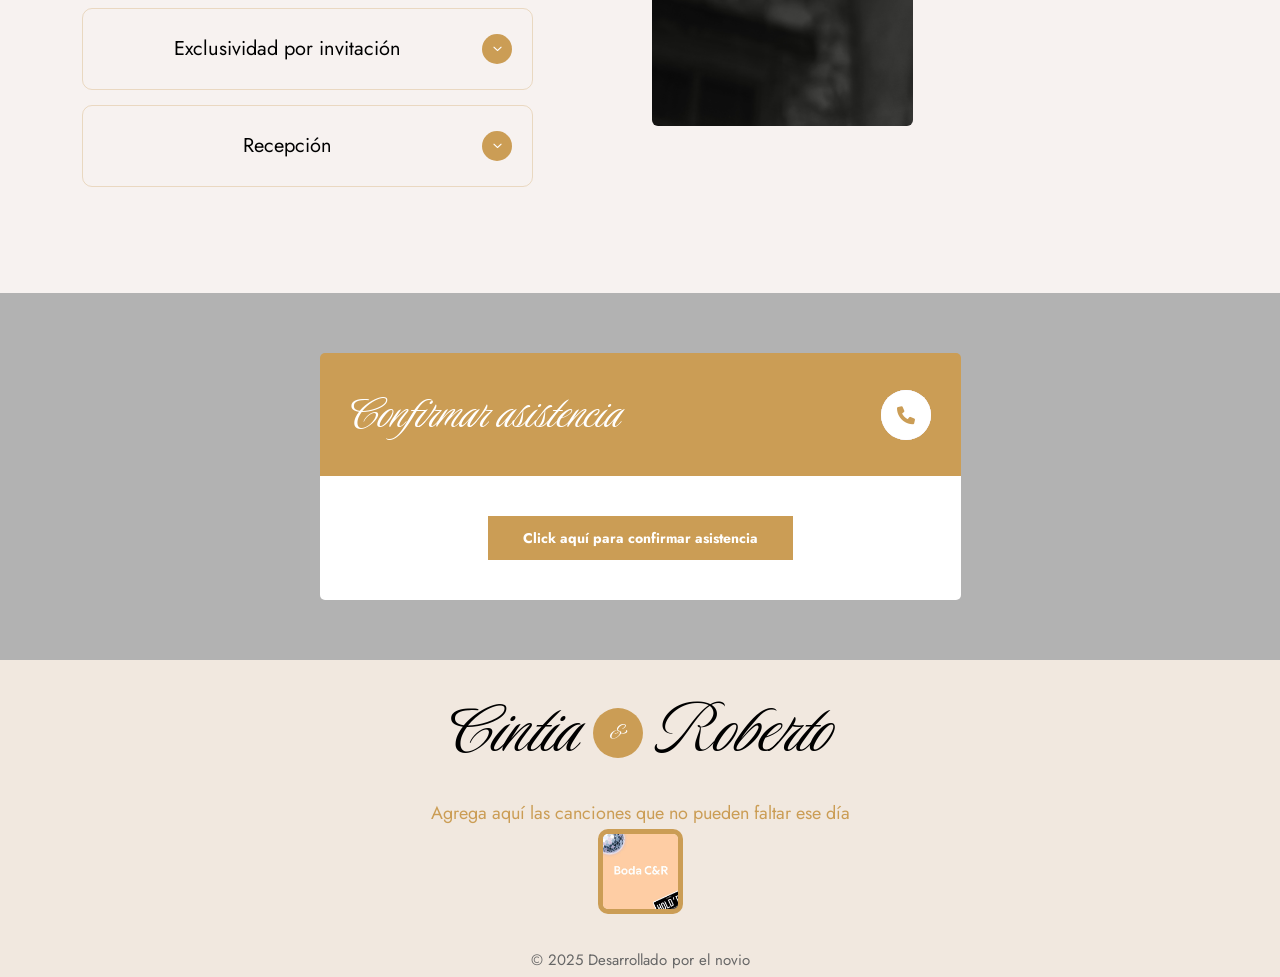
==== commit 7d8a7191: "15 COMMIT | SE ANEXA GOOGLE ANALYTICS" ====
--- a/index.html
+++ b/index.html
@@ -11,6 +11,7 @@
     <link rel="stylesheet" href="css/plugins.css" />
     <link rel="stylesheet" href="css/style.css" />
     <link rel="stylesheet" href="https://cdn.jsdelivr.net/npm/bootstrap-icons@1.13.1/font/bootstrap-icons.min.css">
+    <meta name="google-site-verification" content="ZWIFTVbBxZE7RVVhocyFL2XKvBSX1WeBQo_QYrPVL2A" />
 </head>
 <body>
     <!-- Preloader -->
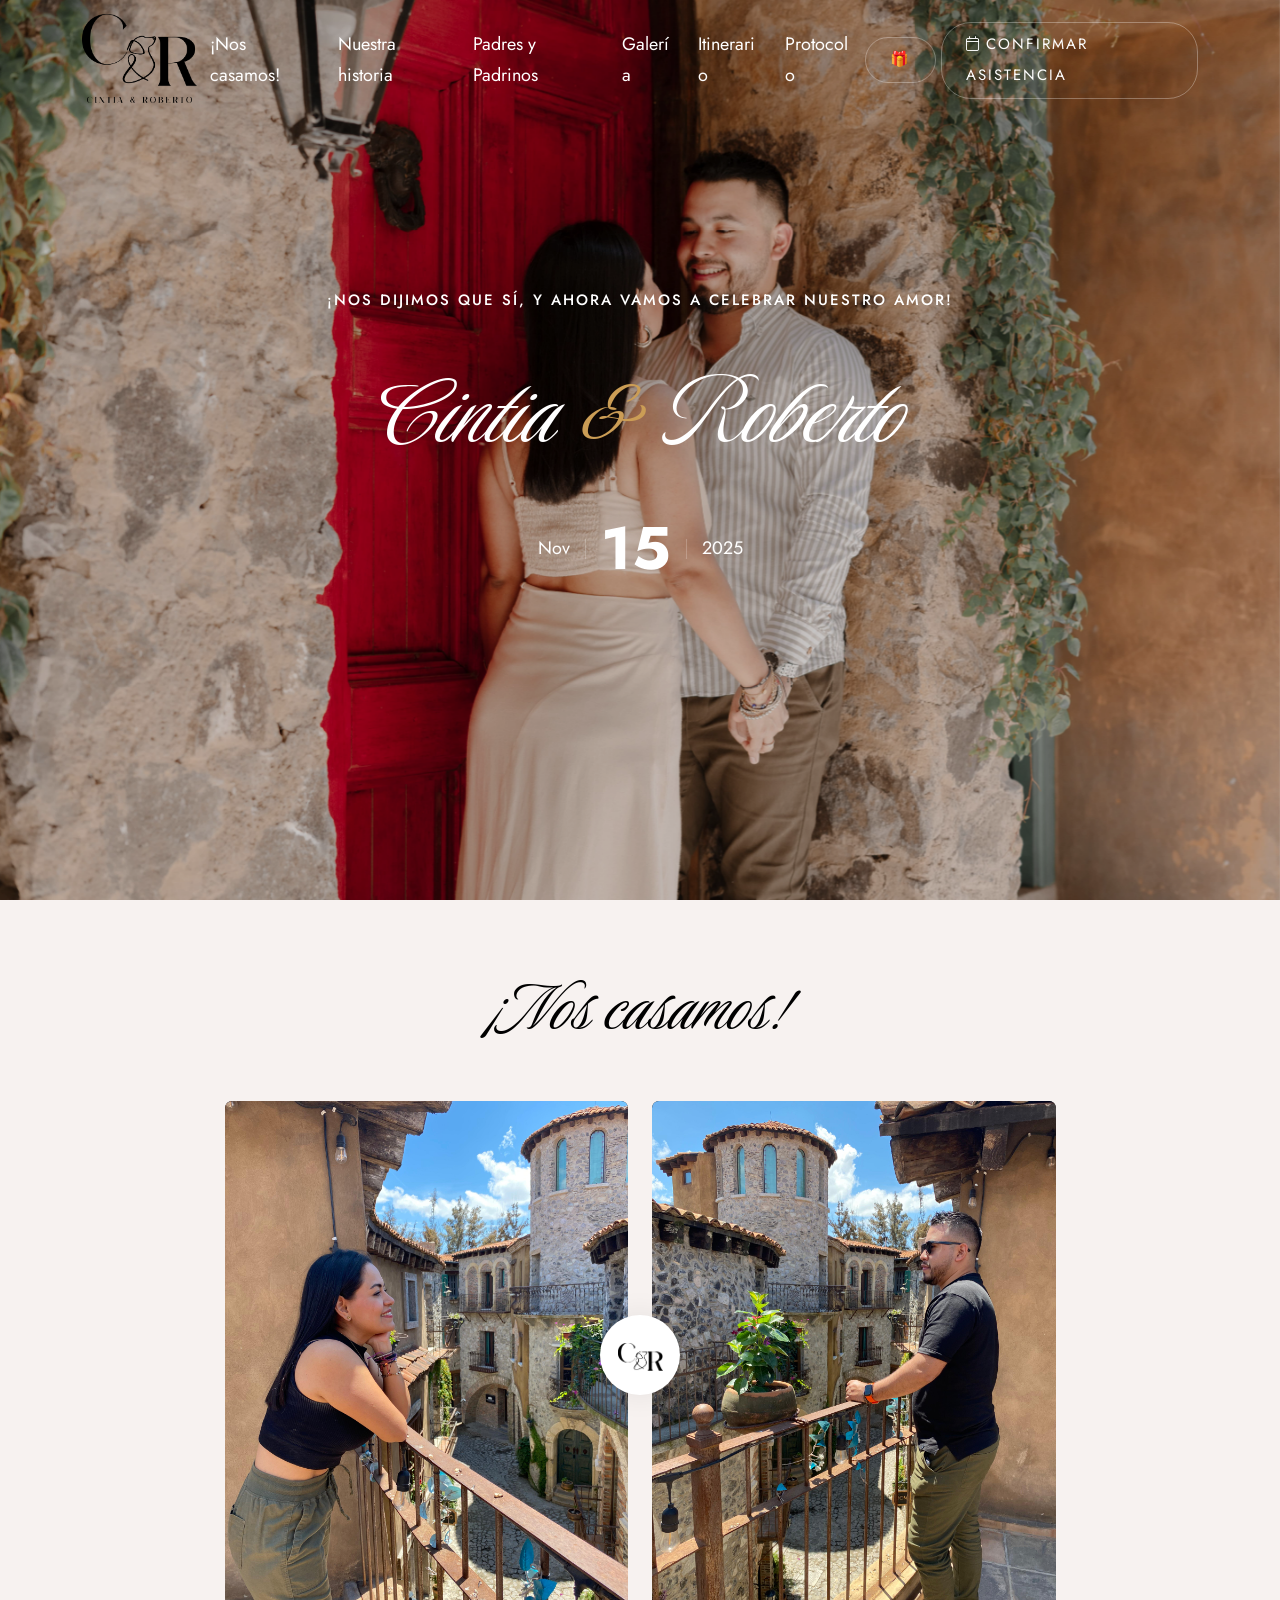
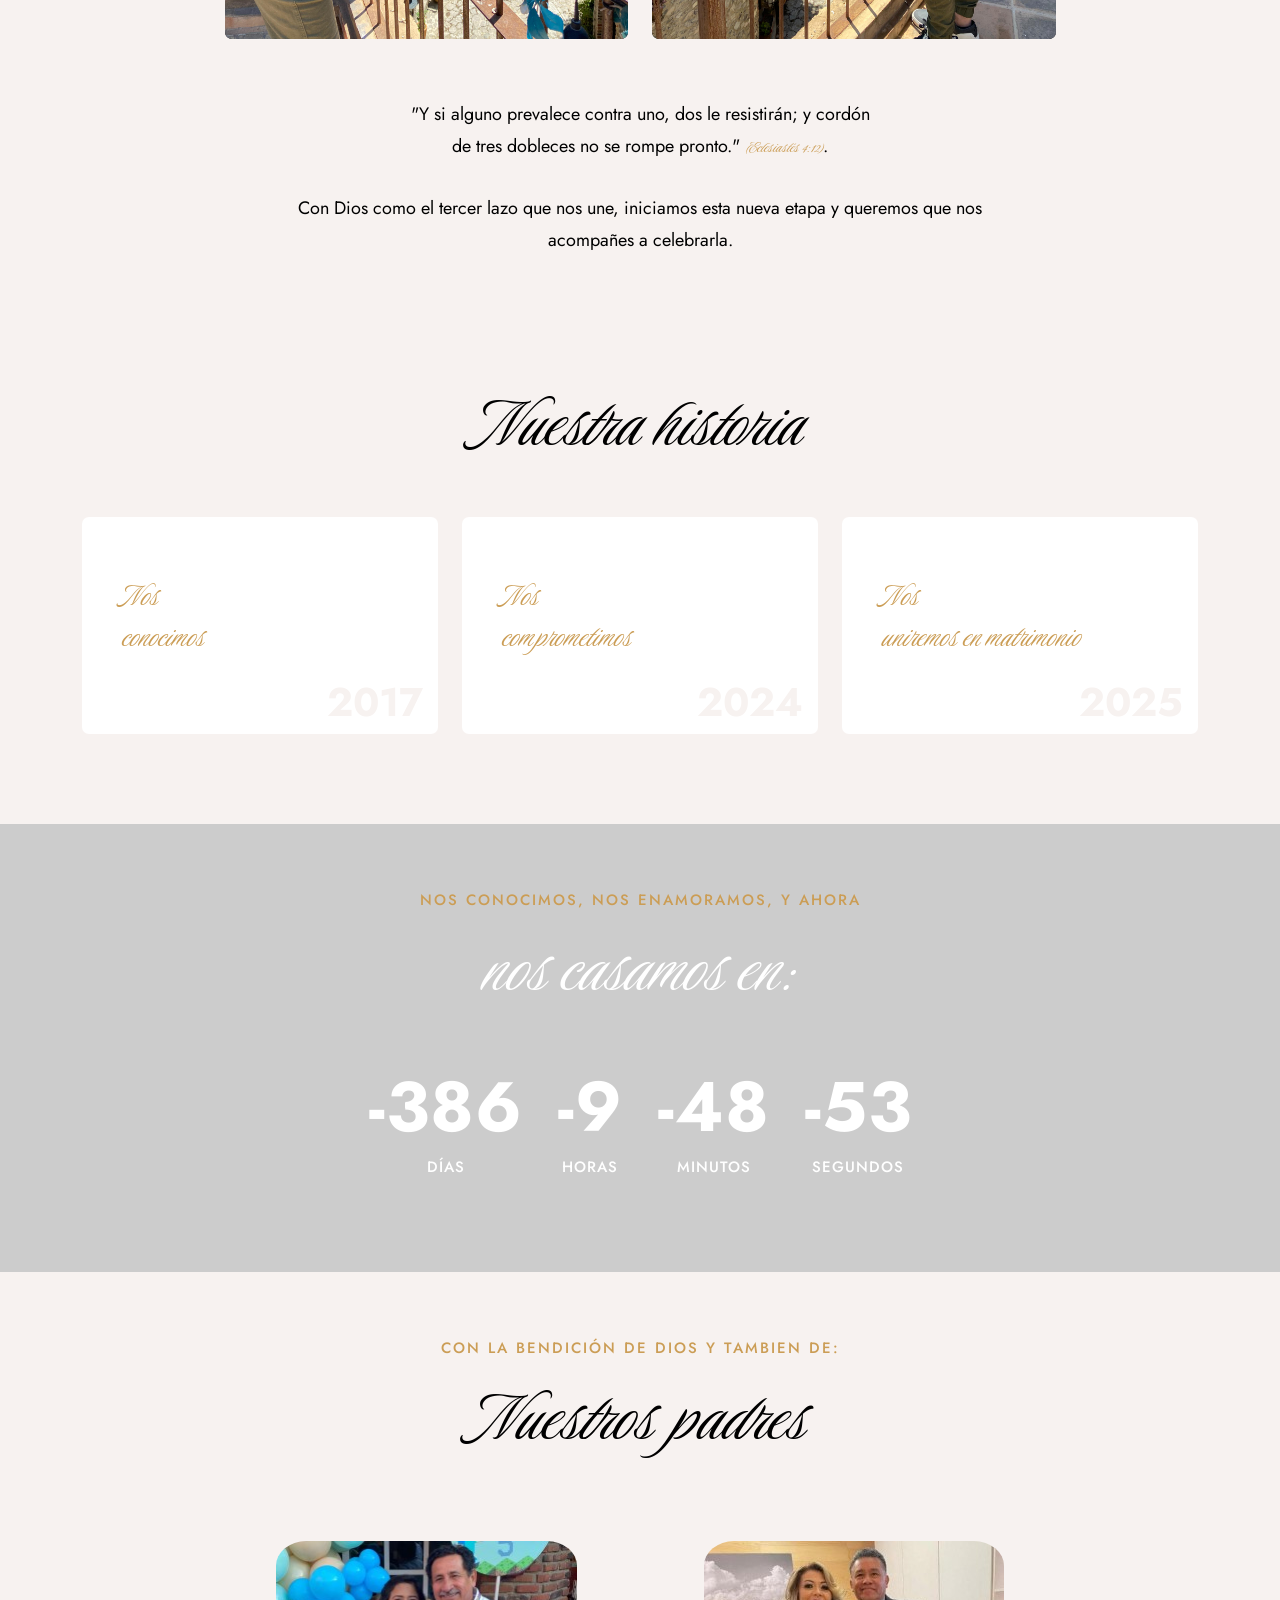
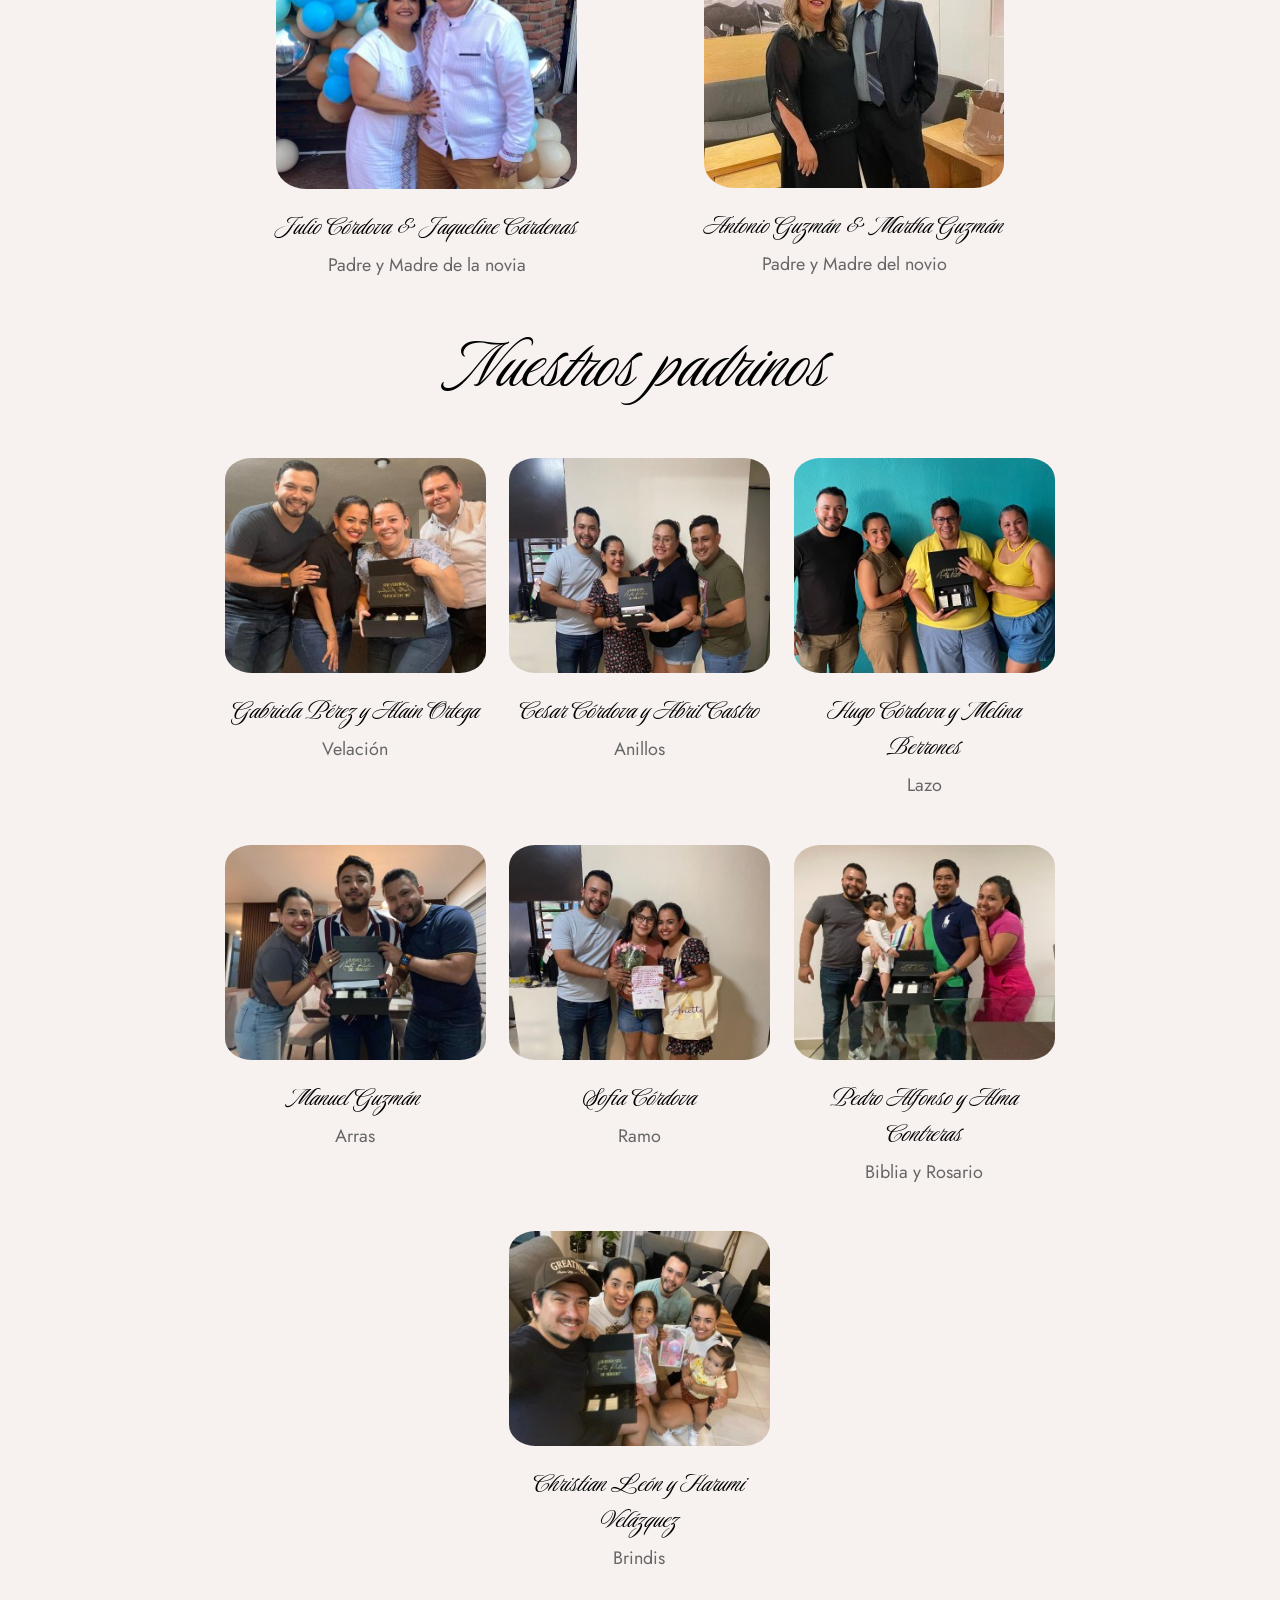
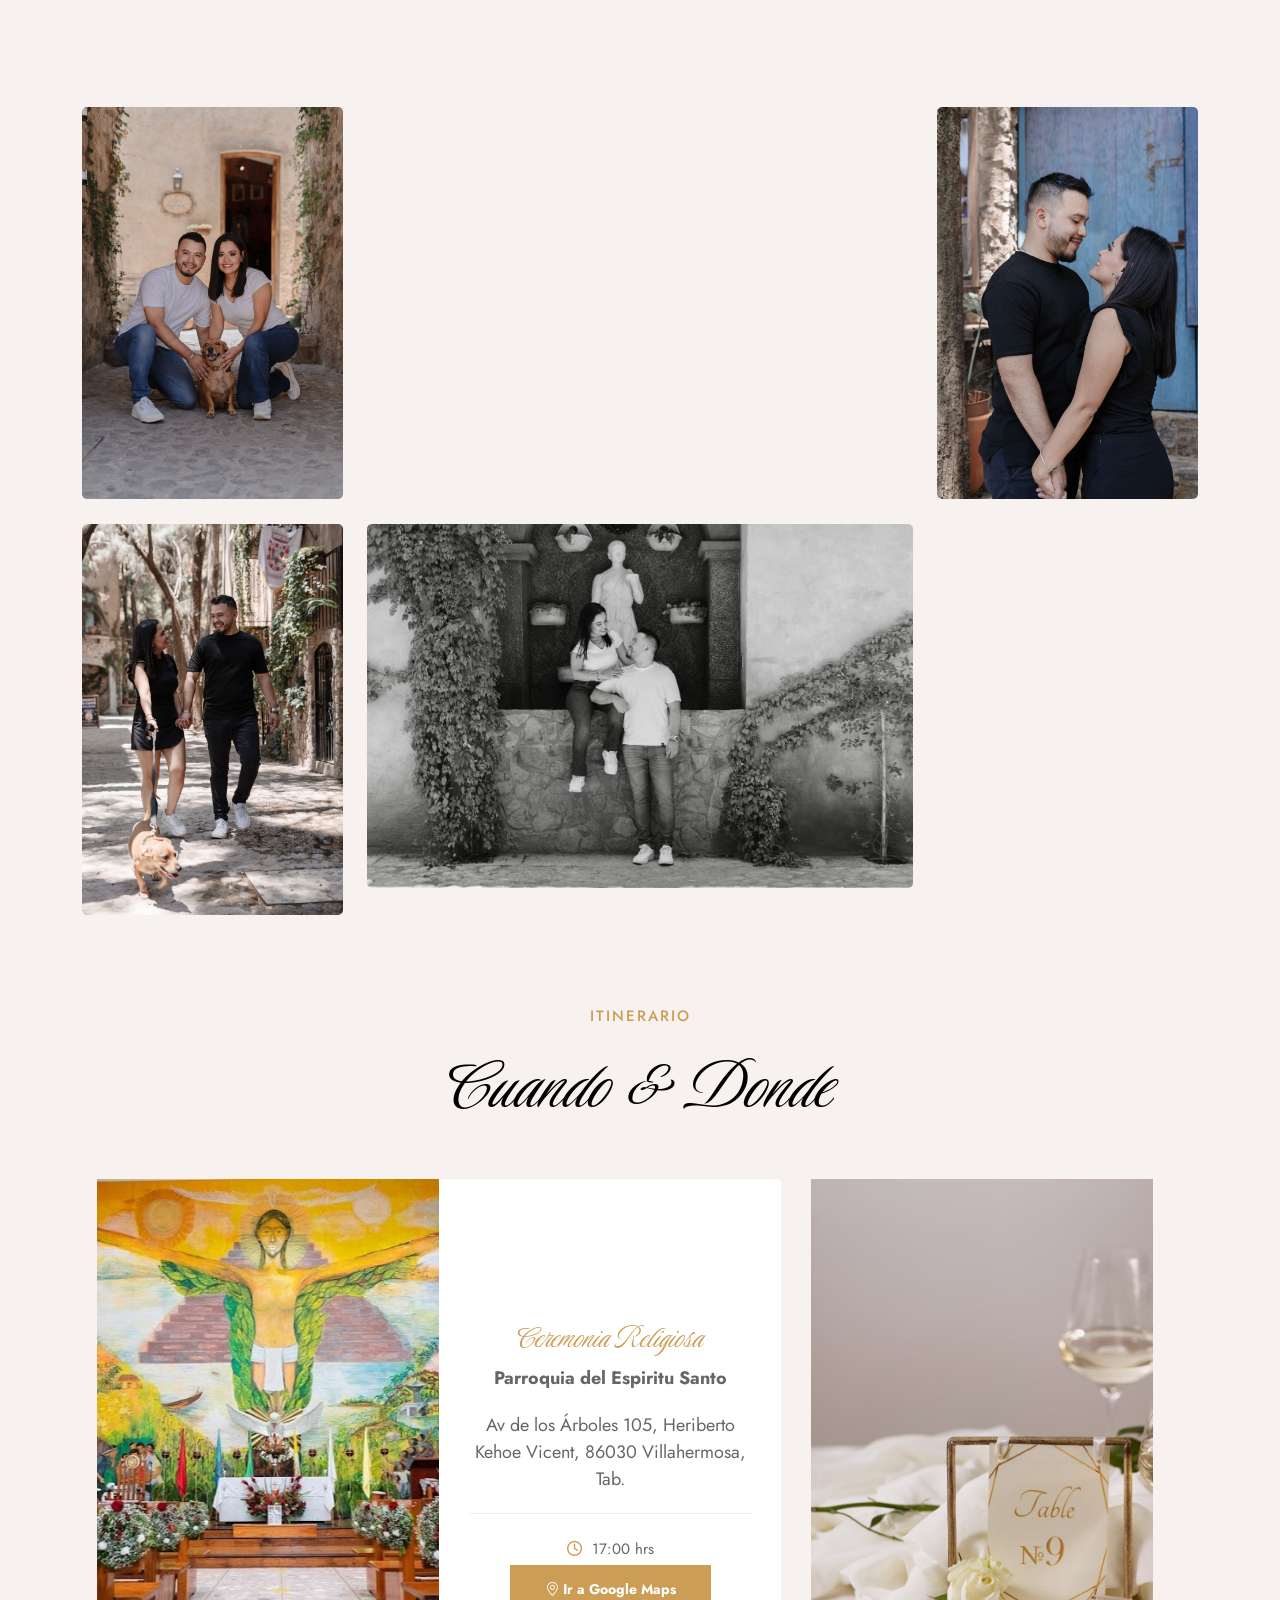
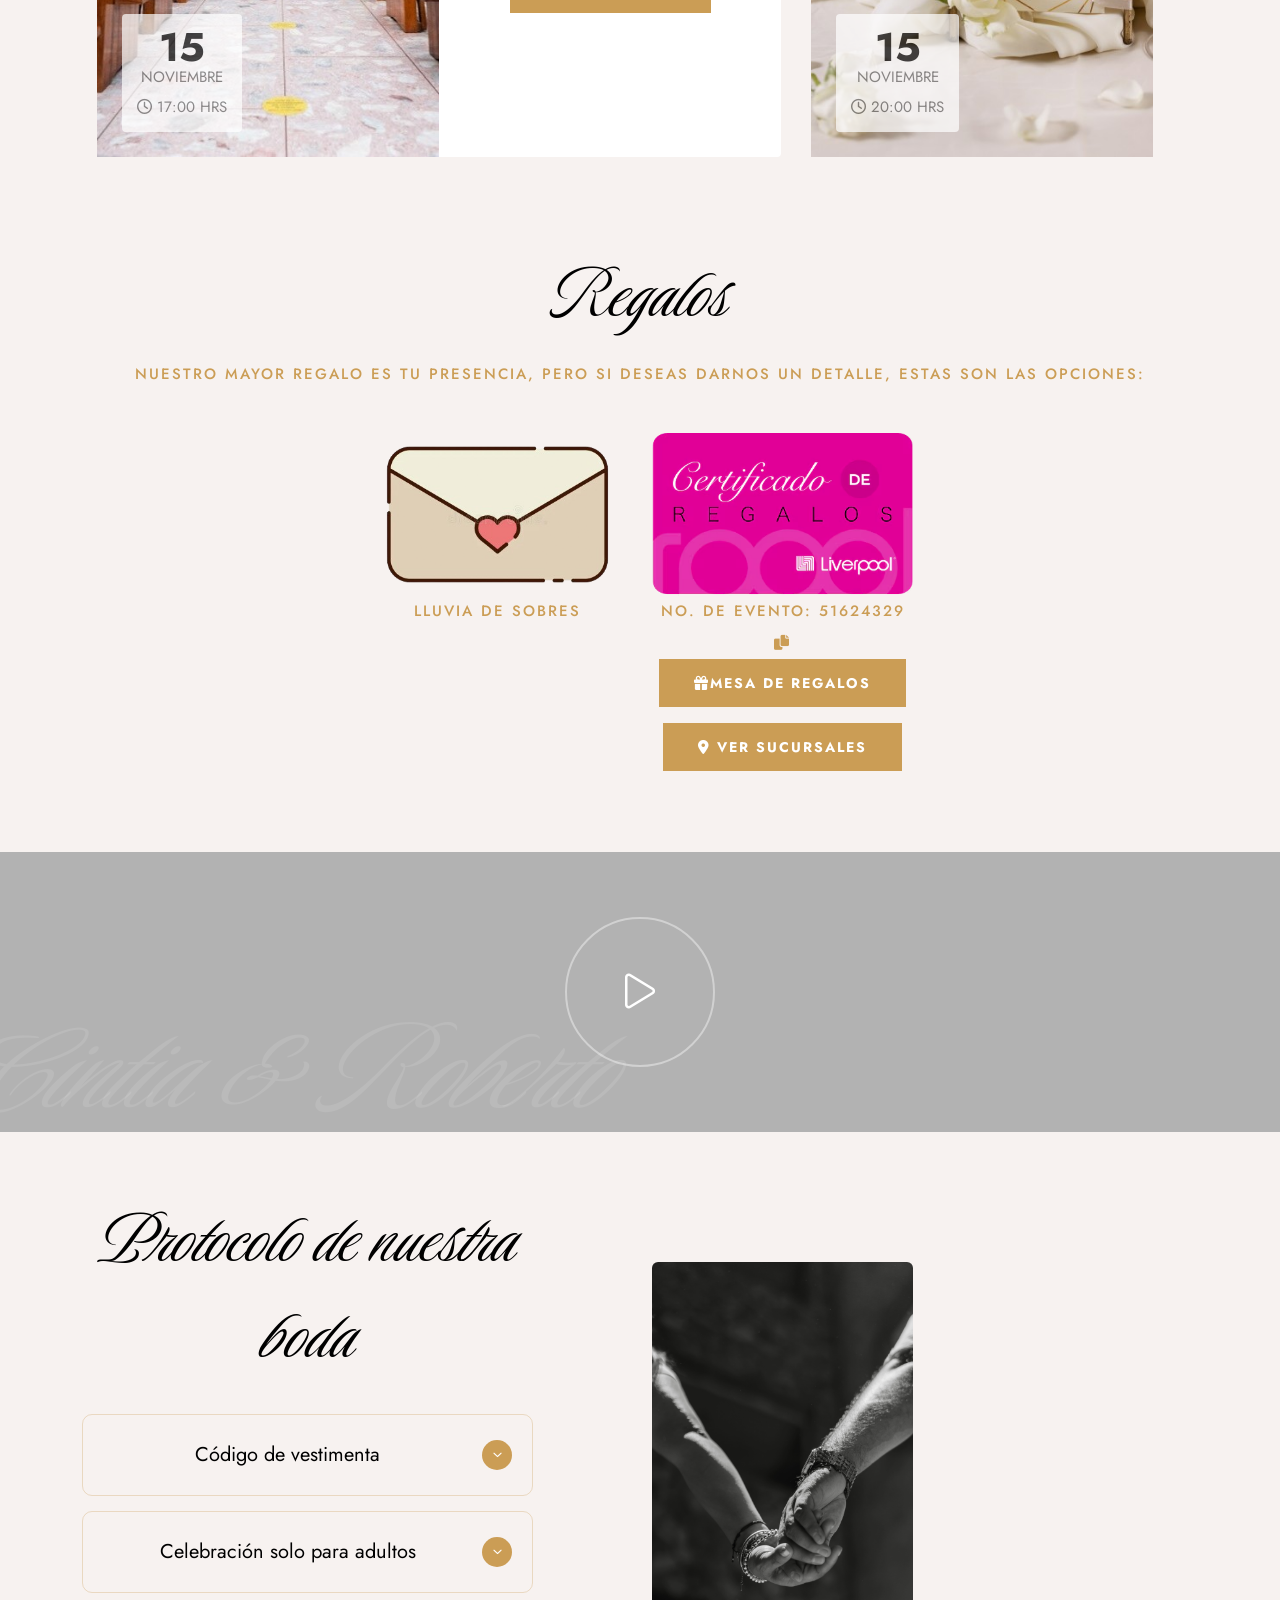
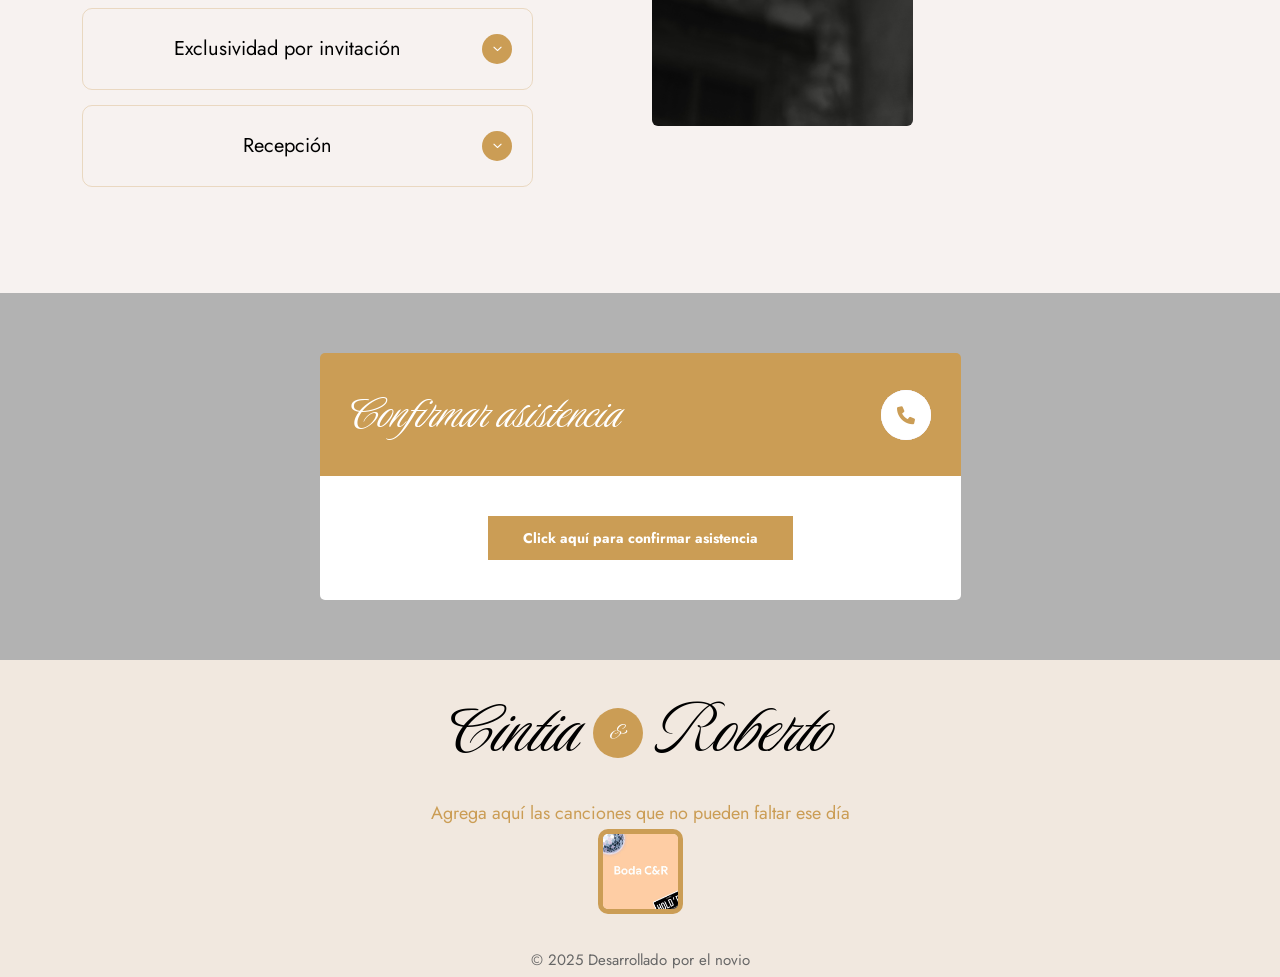
==== commit 05138eed: "16 COMMIT | SE ANEXA GOOGLE ANALYTICS" ====
--- a/index.html
+++ b/index.html
@@ -12,6 +12,17 @@
     <link rel="stylesheet" href="css/style.css" />
     <link rel="stylesheet" href="https://cdn.jsdelivr.net/npm/bootstrap-icons@1.13.1/font/bootstrap-icons.min.css">
     <meta name="google-site-verification" content="ZWIFTVbBxZE7RVVhocyFL2XKvBSX1WeBQo_QYrPVL2A" />
+
+    <!-- Google tag (gtag.js) -->
+    <script async src="https://www.googletagmanager.com/gtag/js?id=G-8FFW85MCDQ"></script>
+    <script>
+        window.dataLayer = window.dataLayer || [];
+        function gtag(){dataLayer.push(arguments);}
+        gtag('js', new Date());
+
+        gtag('config', 'G-8FFW85MCDQ');
+    </script>
+
 </head>
 <body>
     <!-- Preloader -->
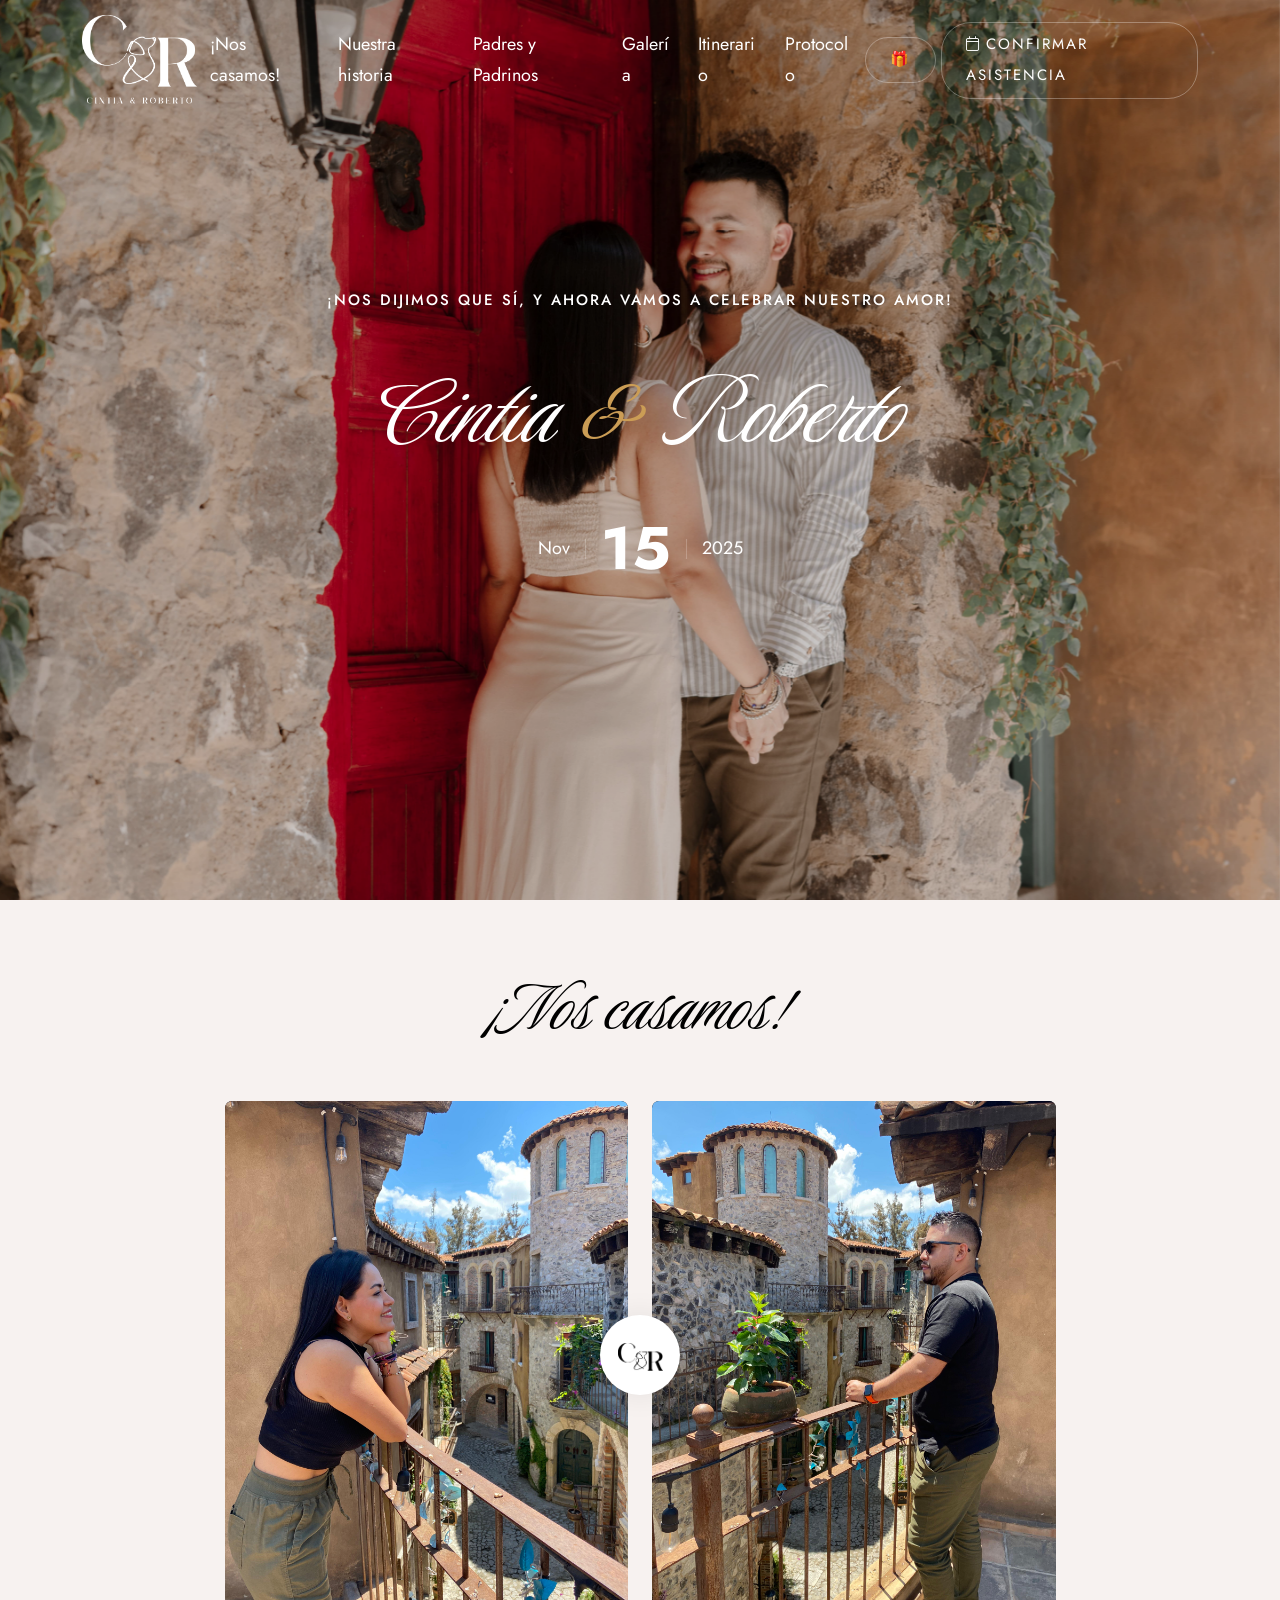
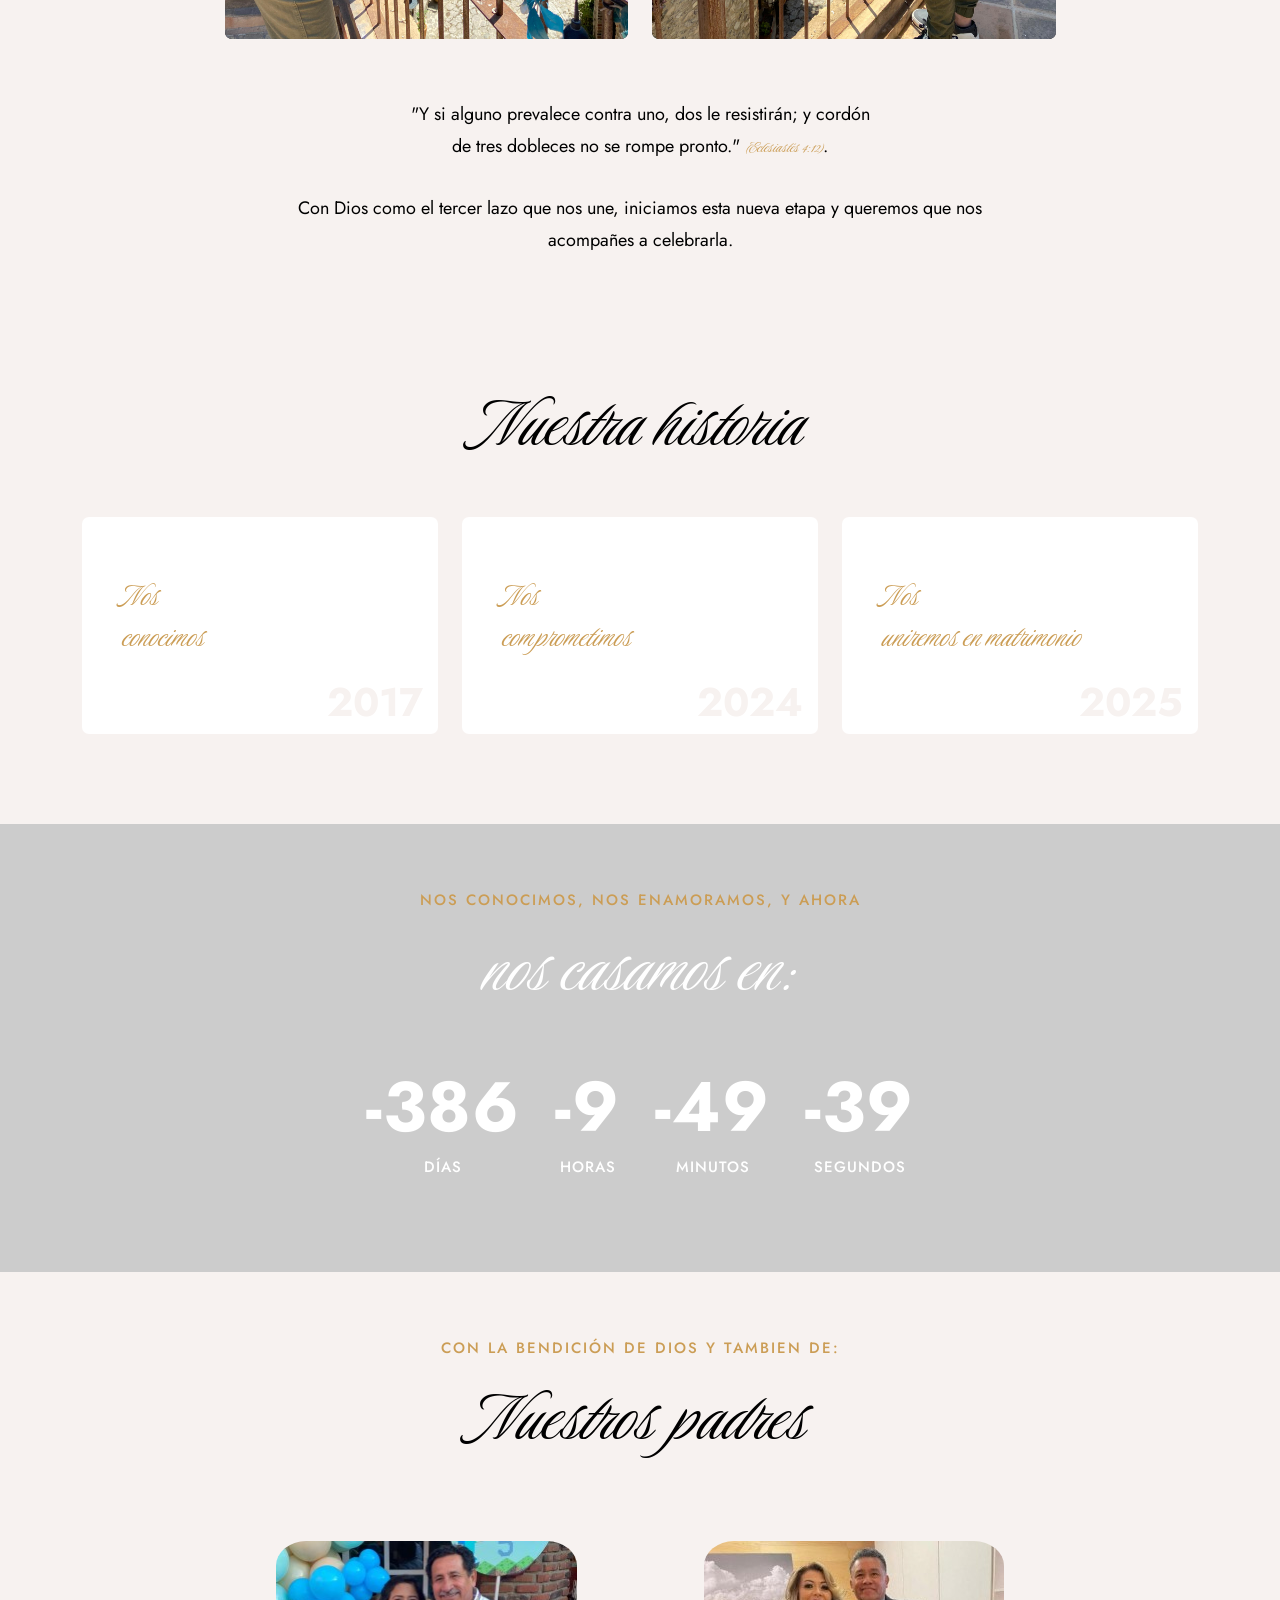
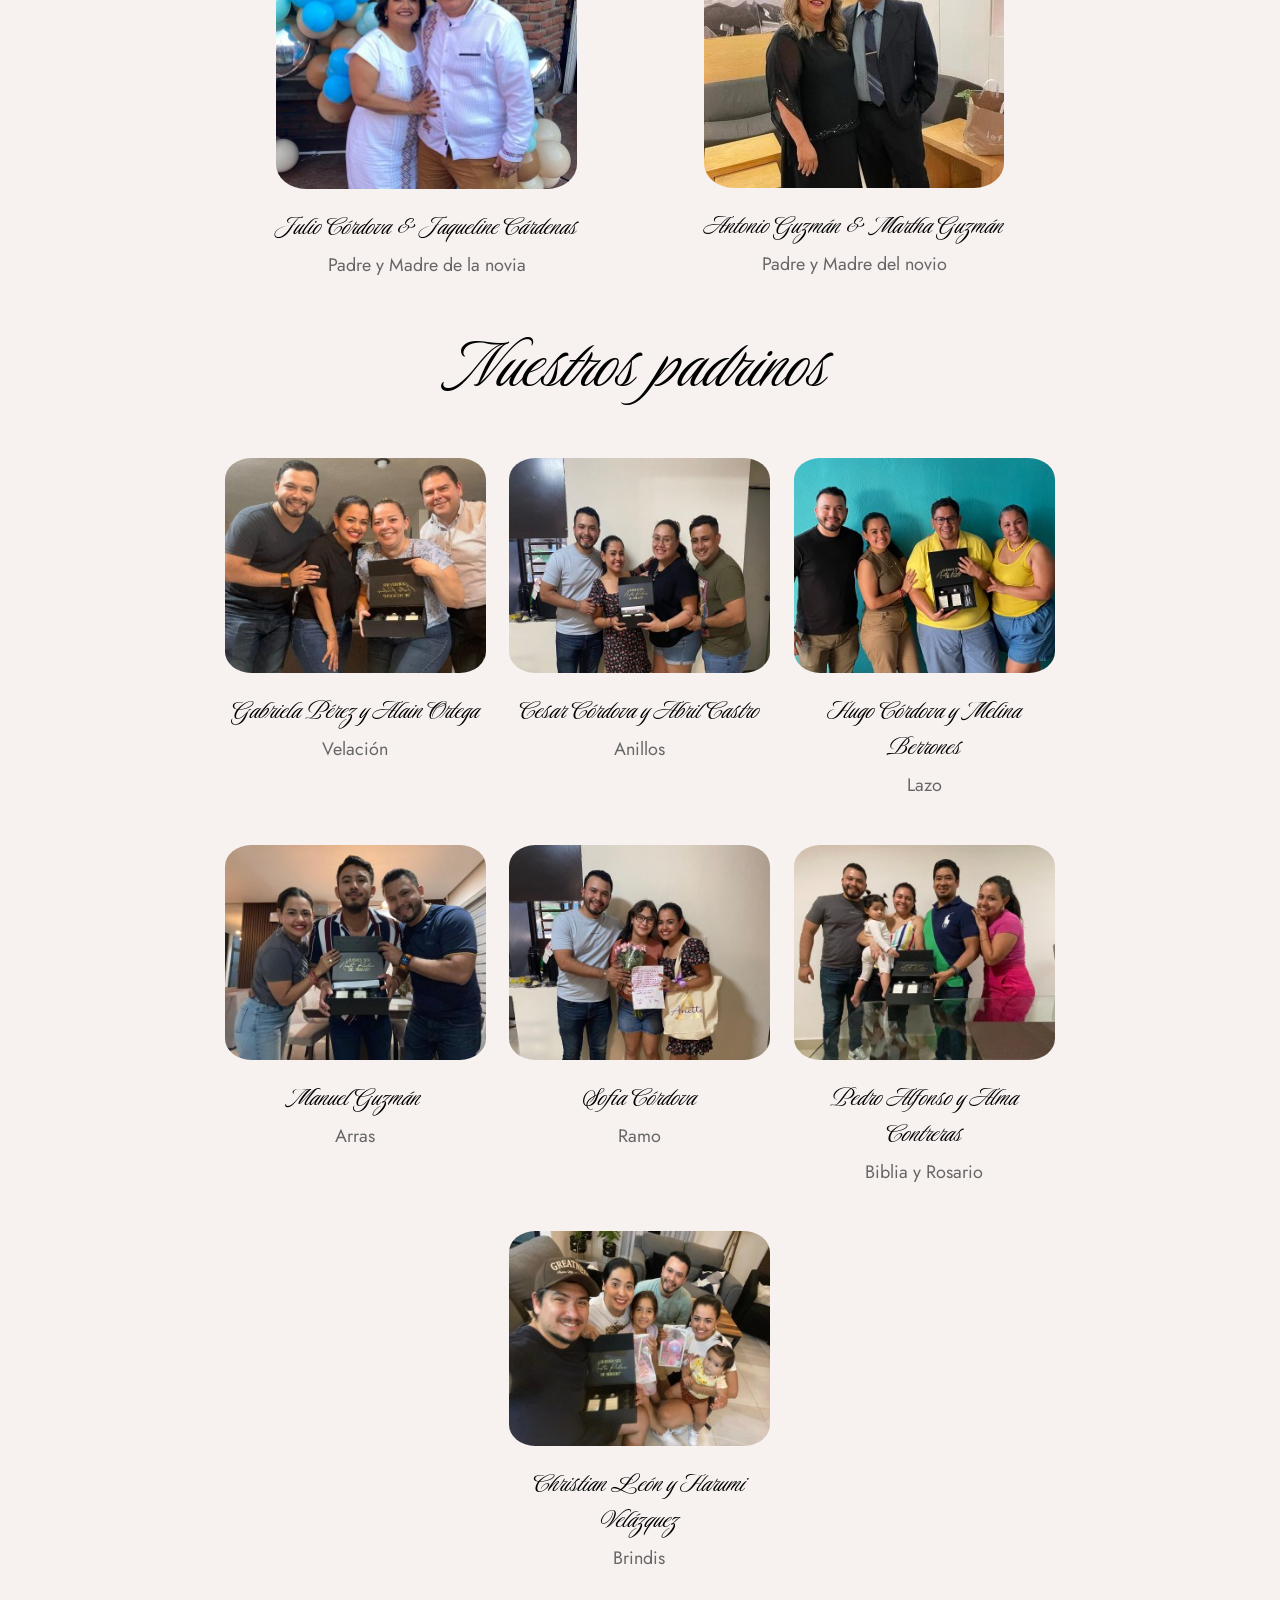
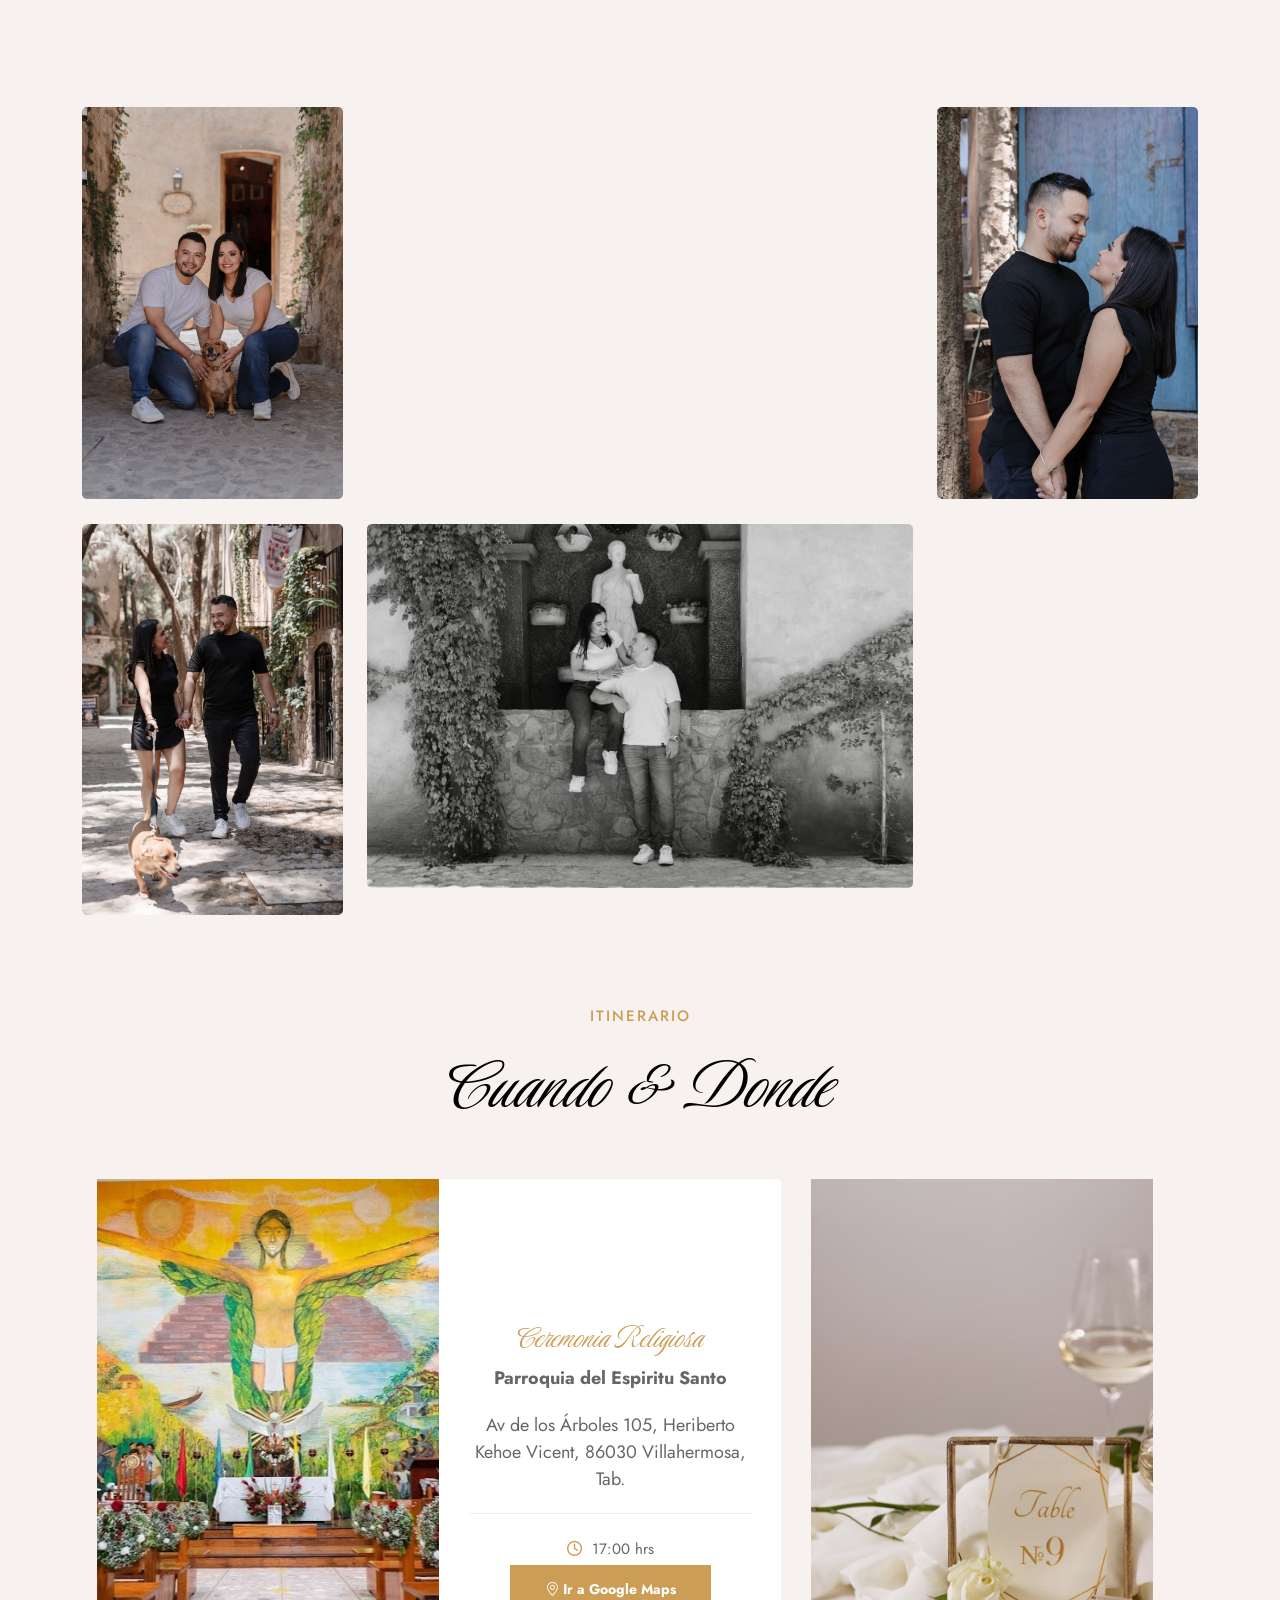
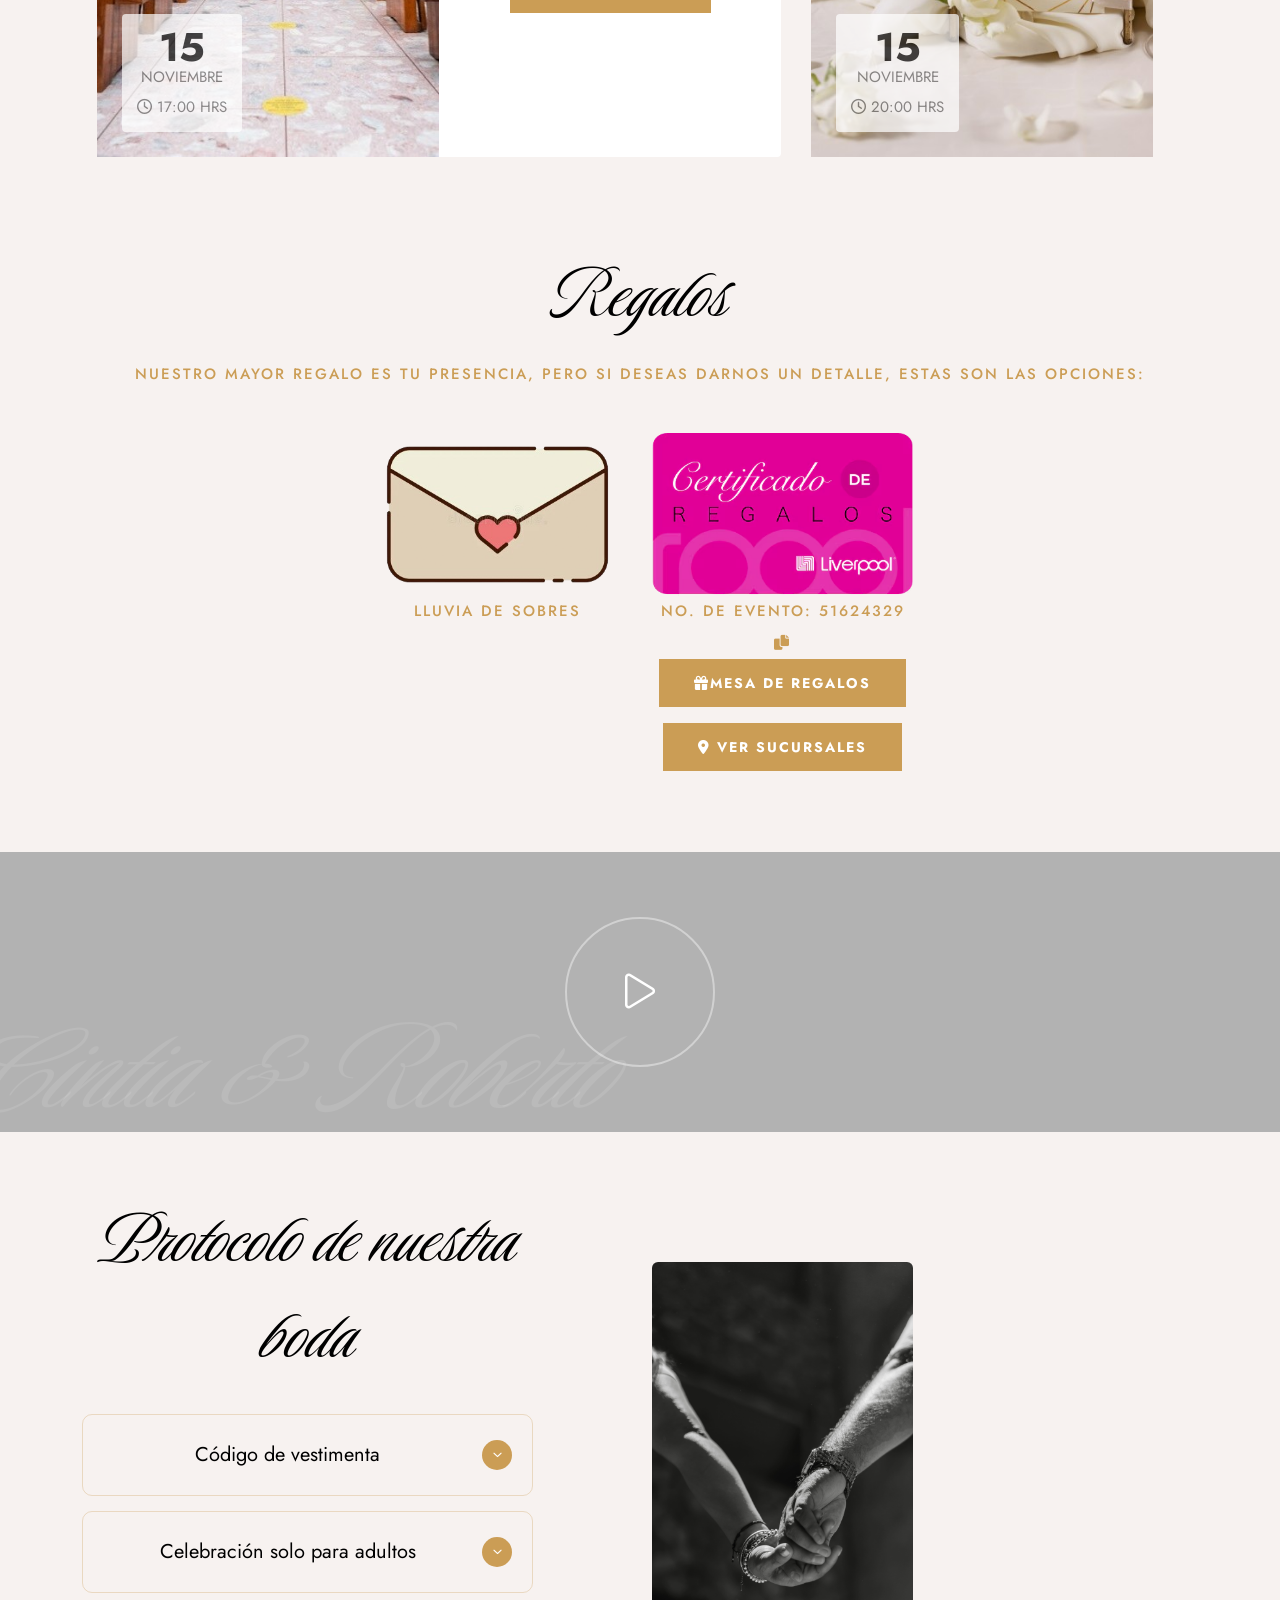
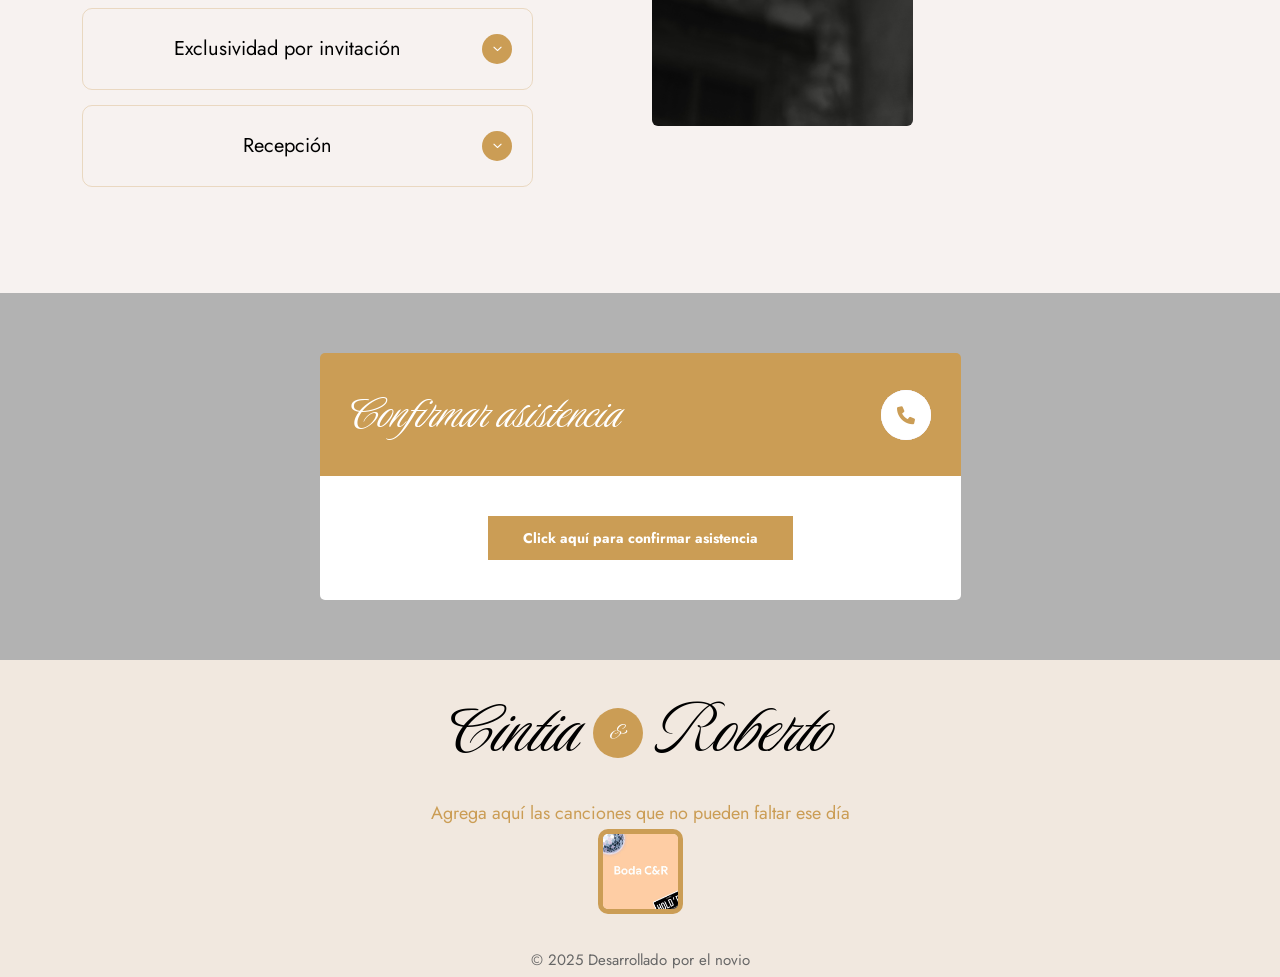
==== commit ce63d6c4: "17 COMMIT | CAMBIO DE HREF" ====
--- a/index.html
+++ b/index.html
@@ -601,7 +601,7 @@
                                     <div class="col-auto">
                                         <h5>Confirmar asistencia</h5>
                                     </div>
-                                    <div class="col-auto"><a href="tel:+529931173518" class="ripple-icon"><i class="fa-solid fa-phone"></i></a></div>
+                                    <div class="col-auto"><a href="https://wa.link/3iqtb0" class="ripple-icon"><i class="fa-solid fa-phone"></i></a></div>
                                 </div>
                             </div>
                             <div class="cont text-center">
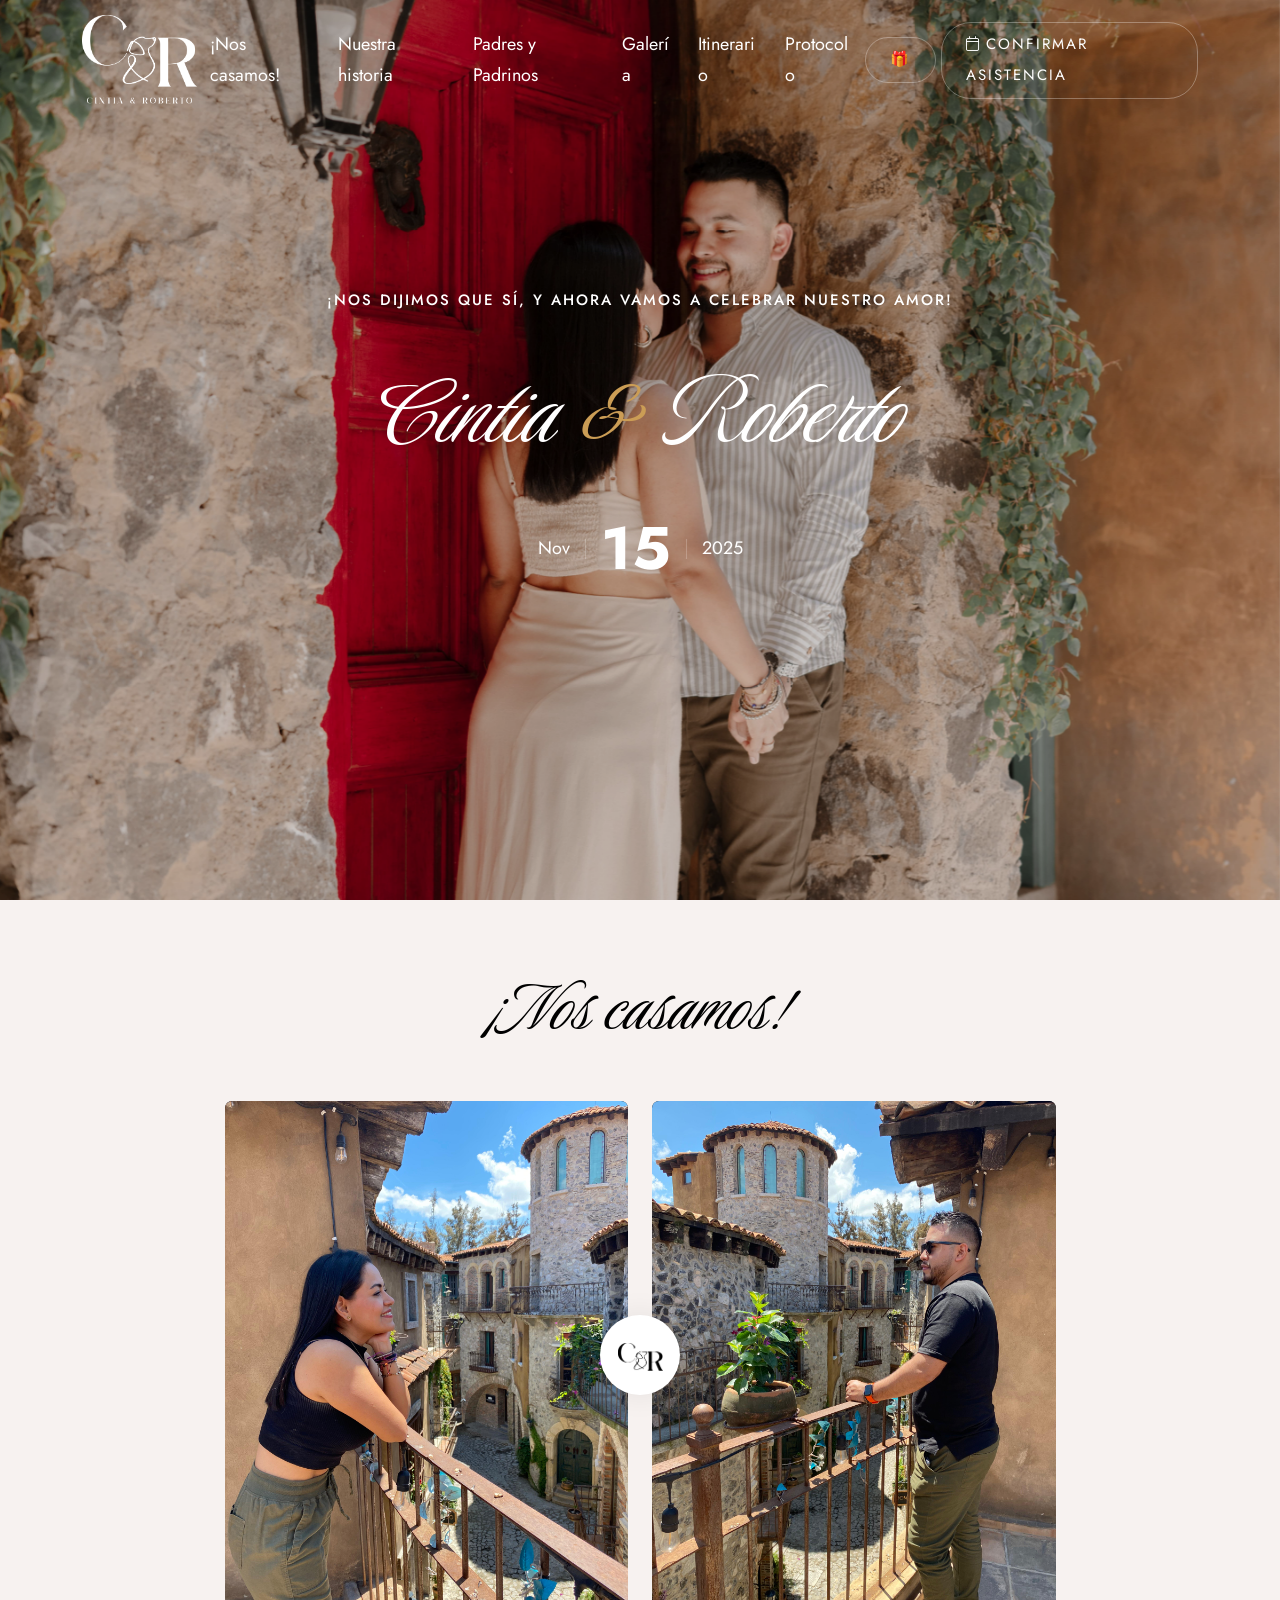
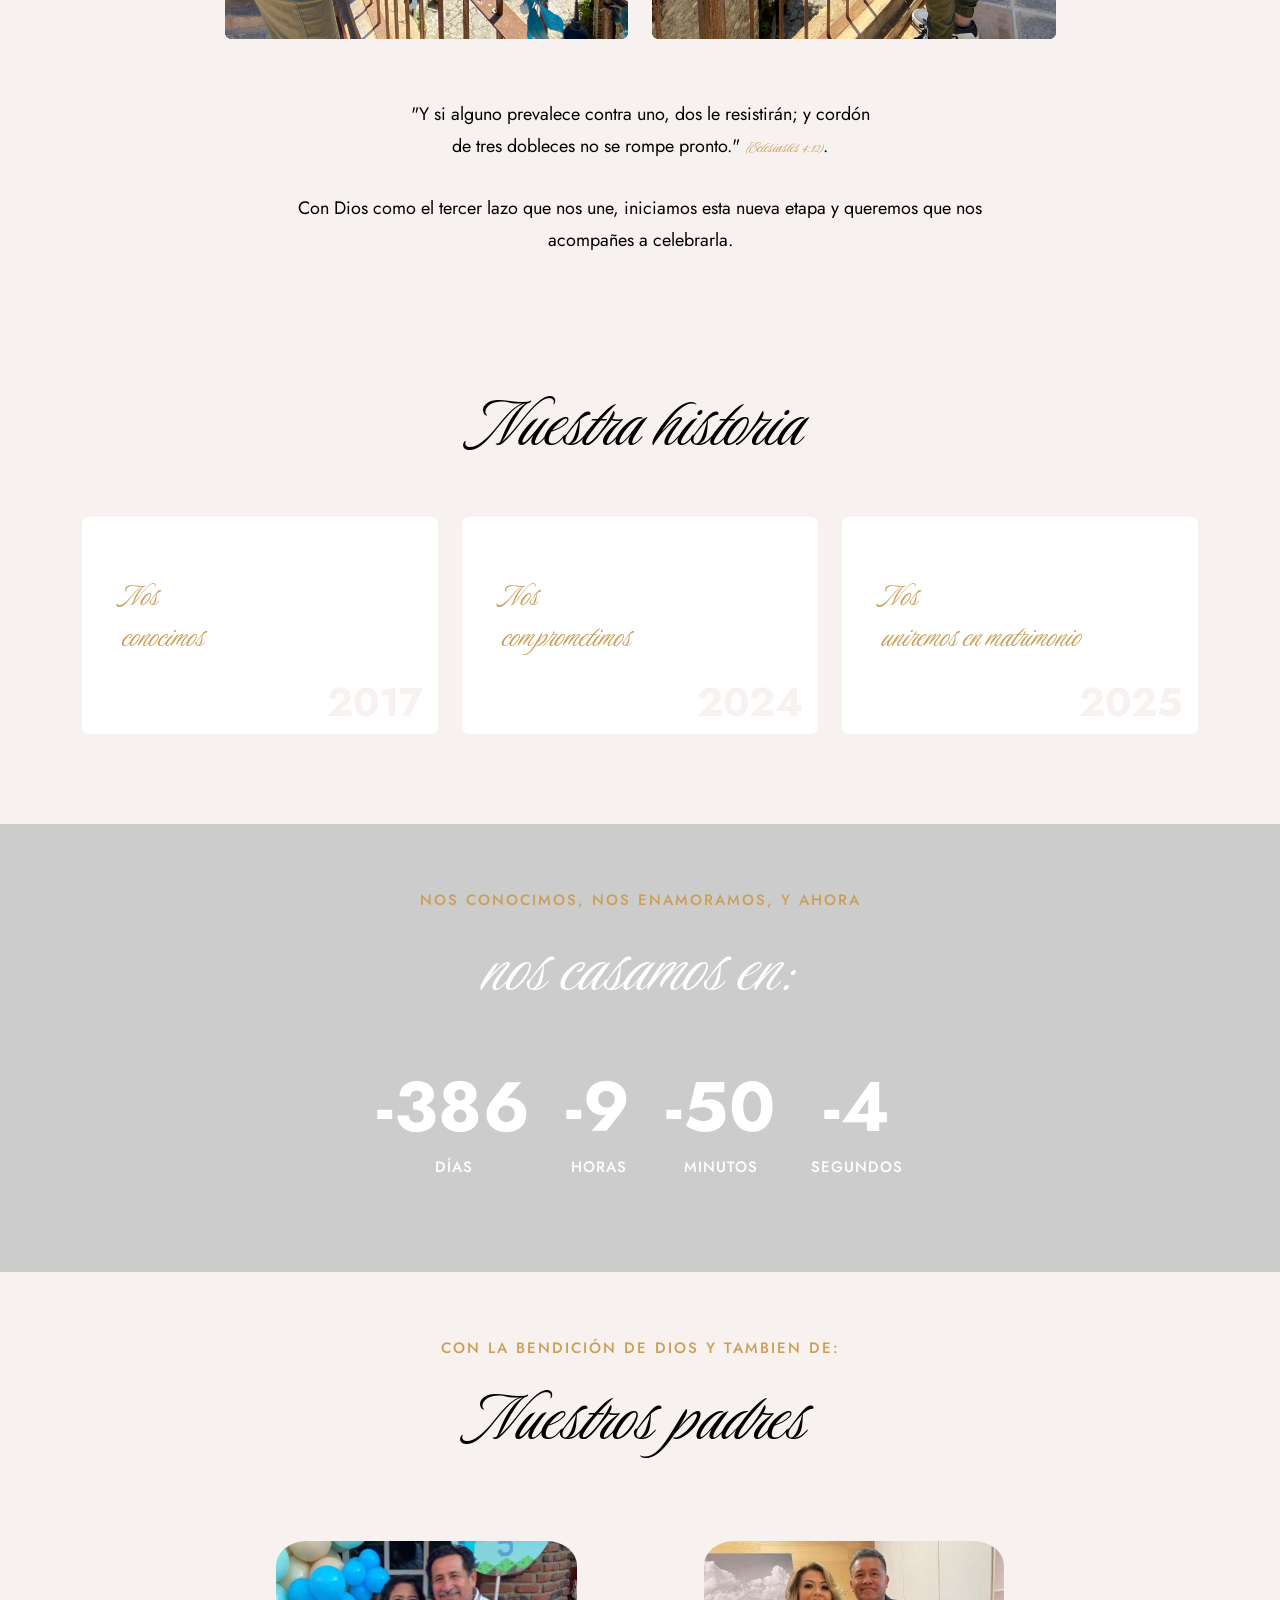
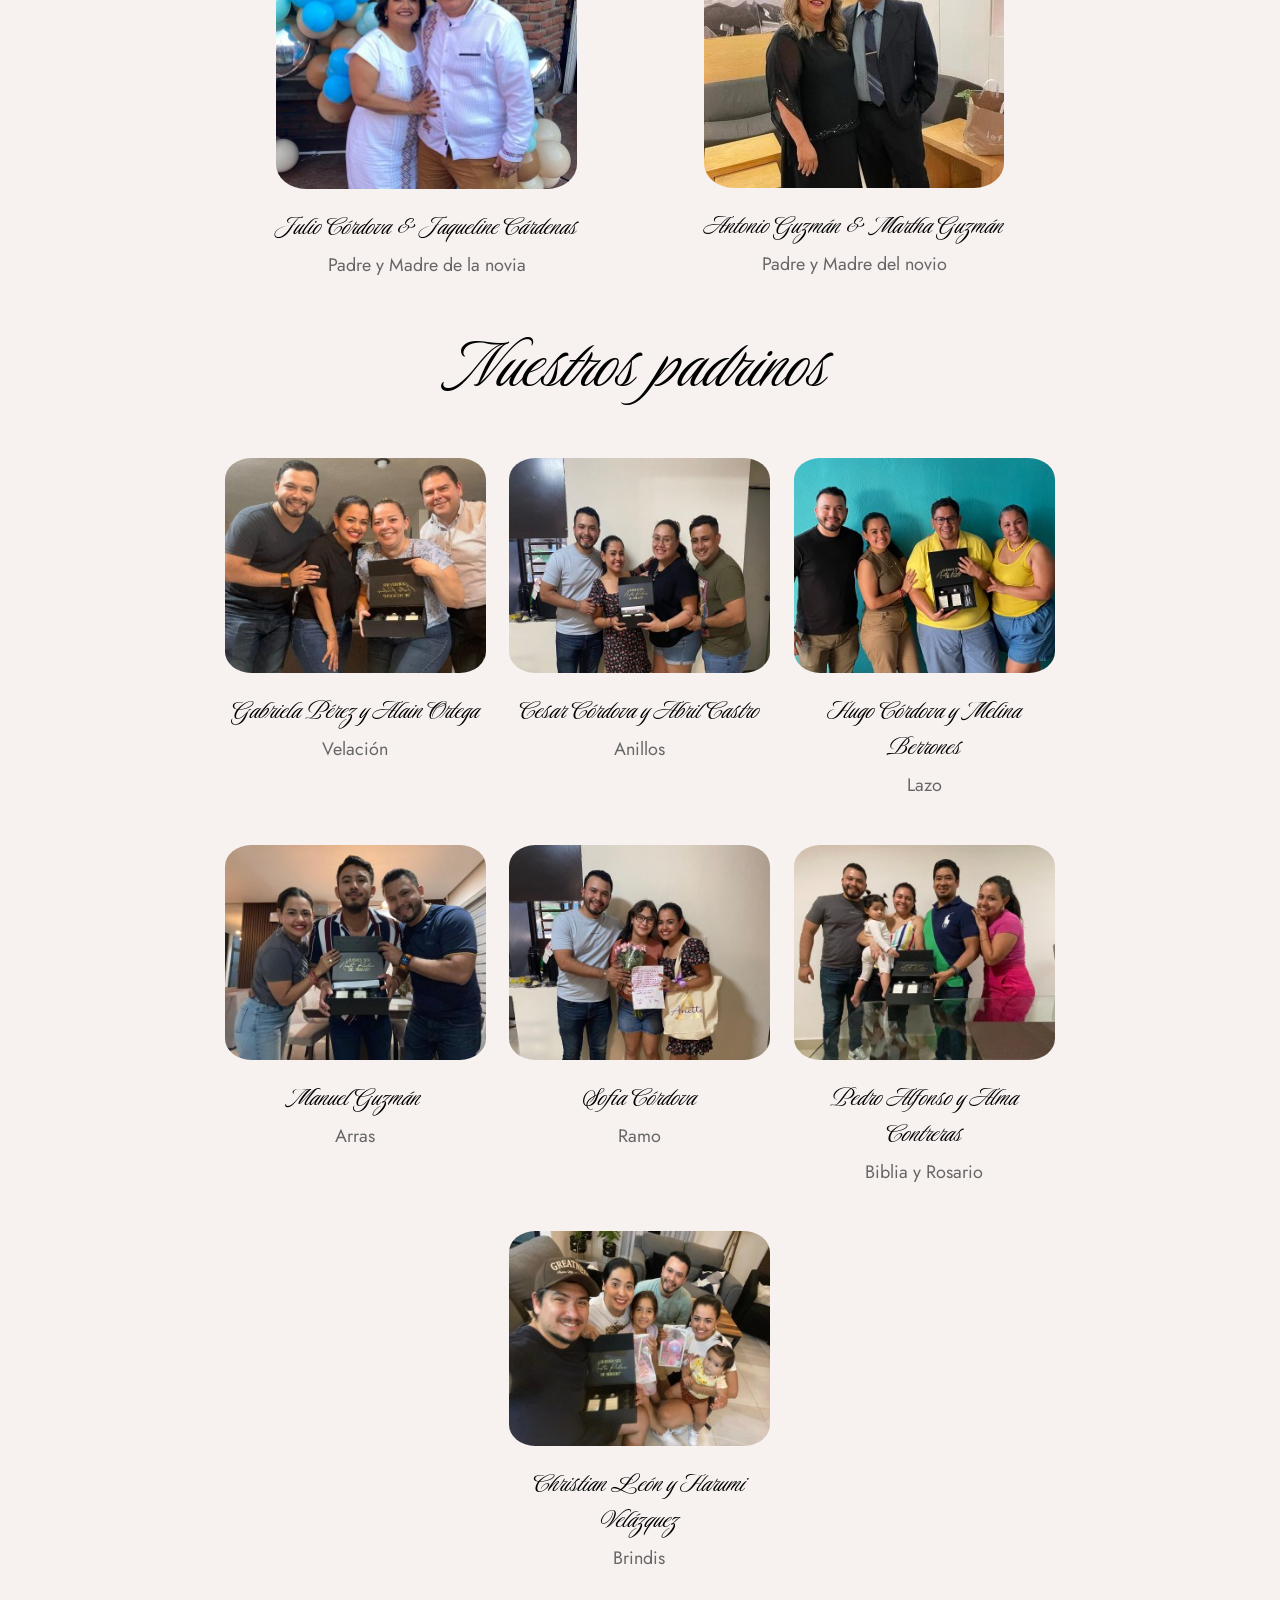
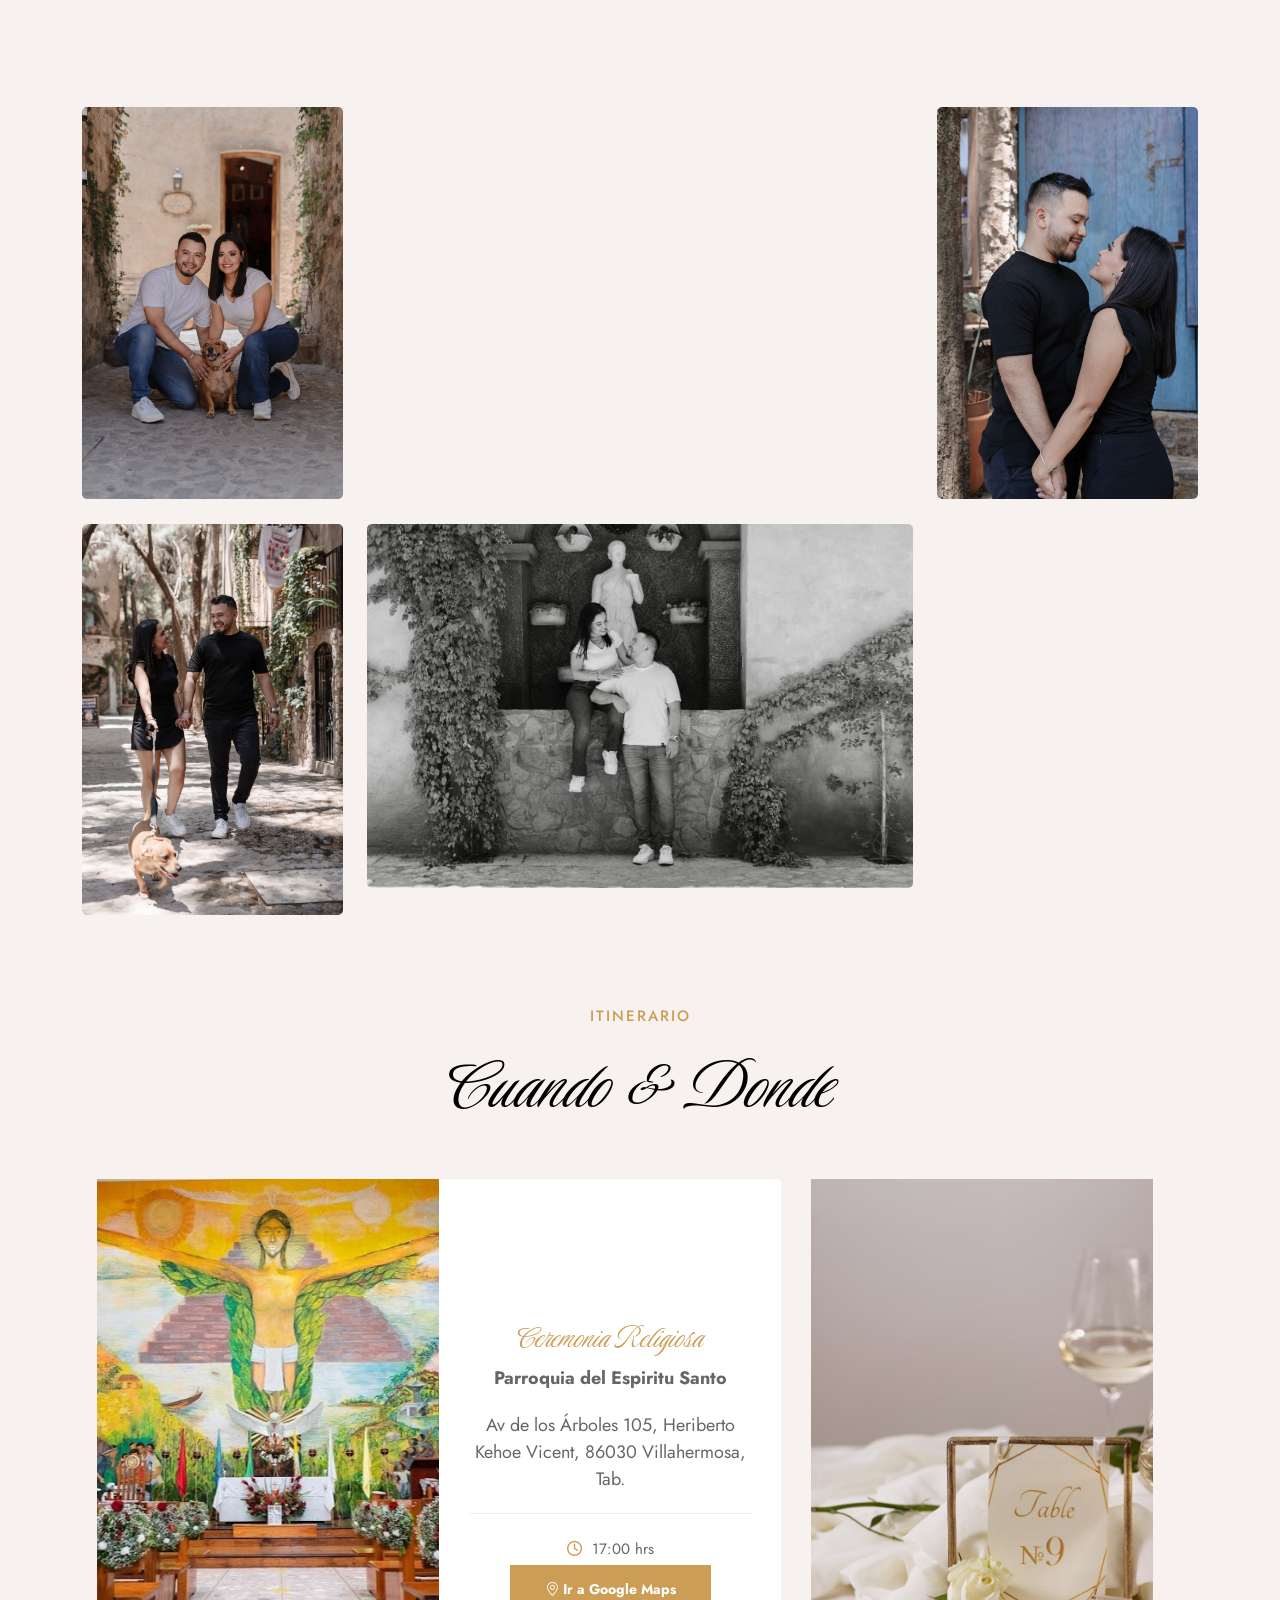
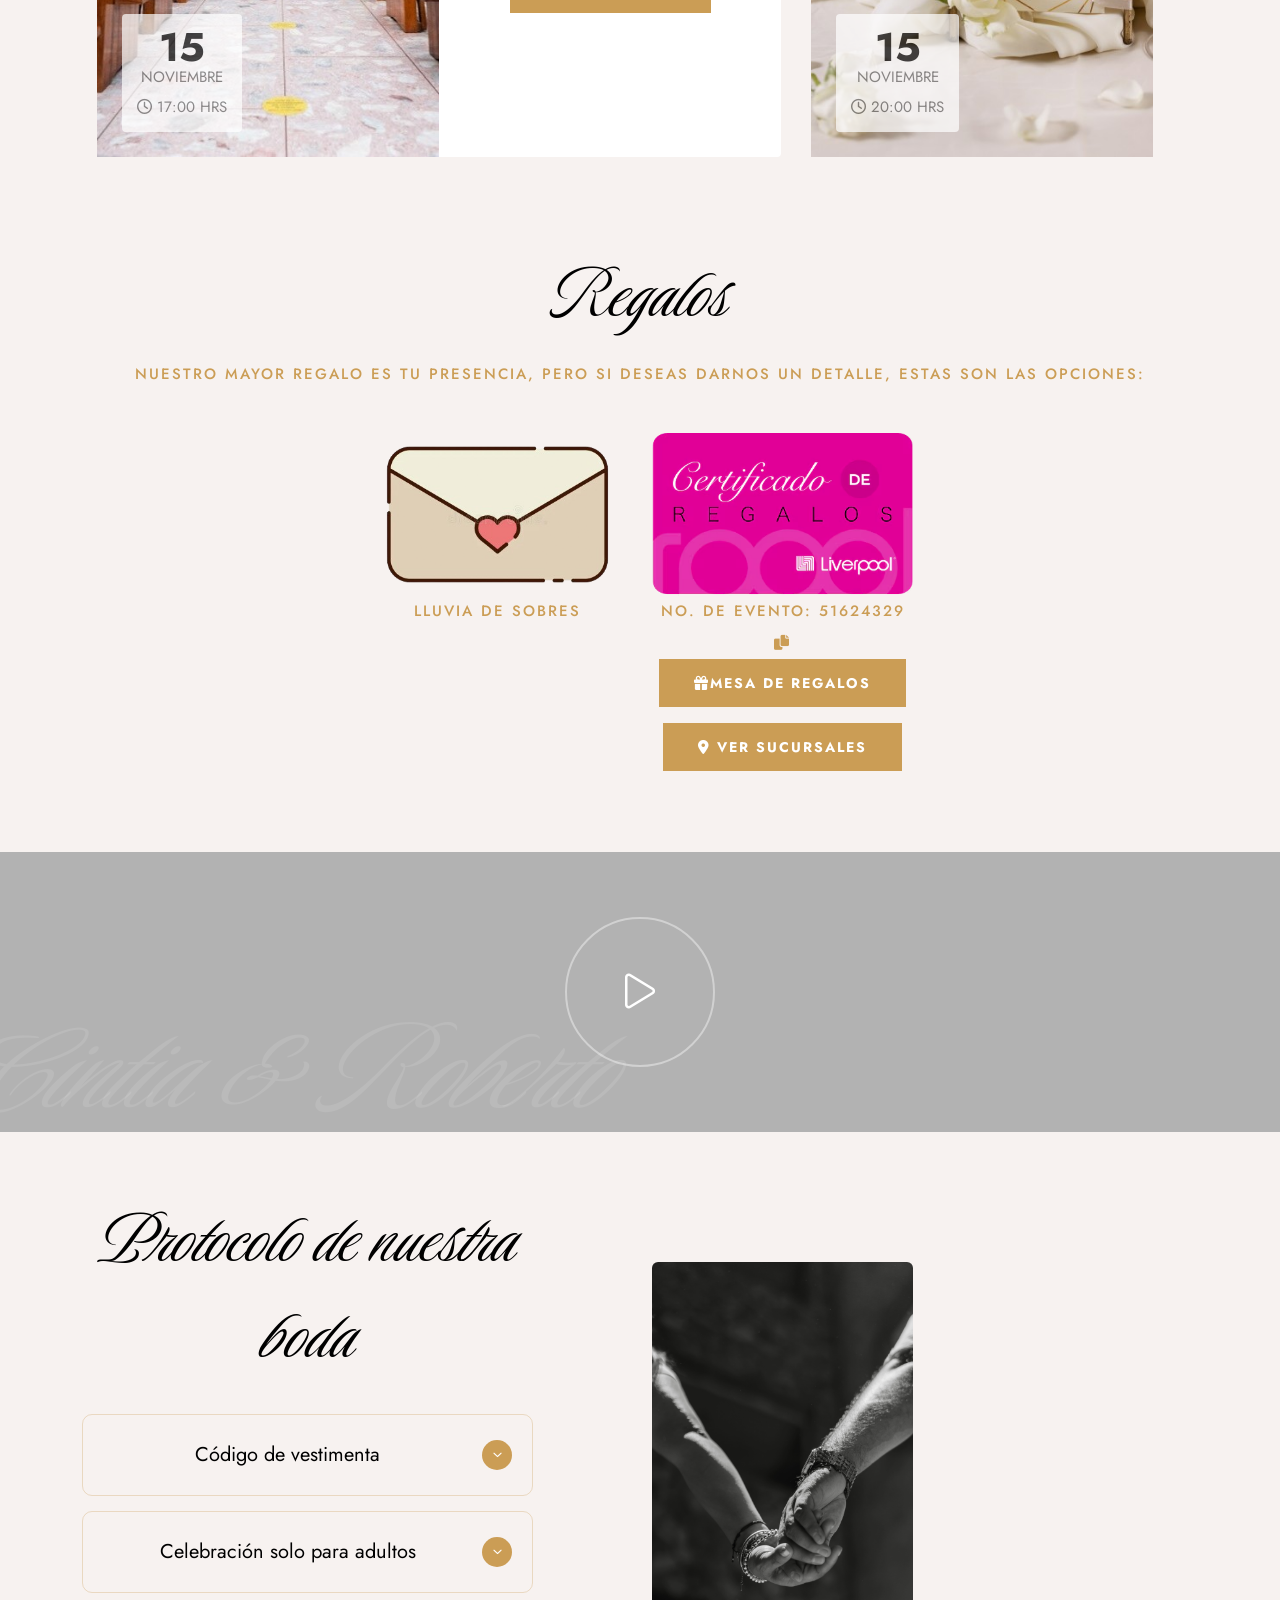
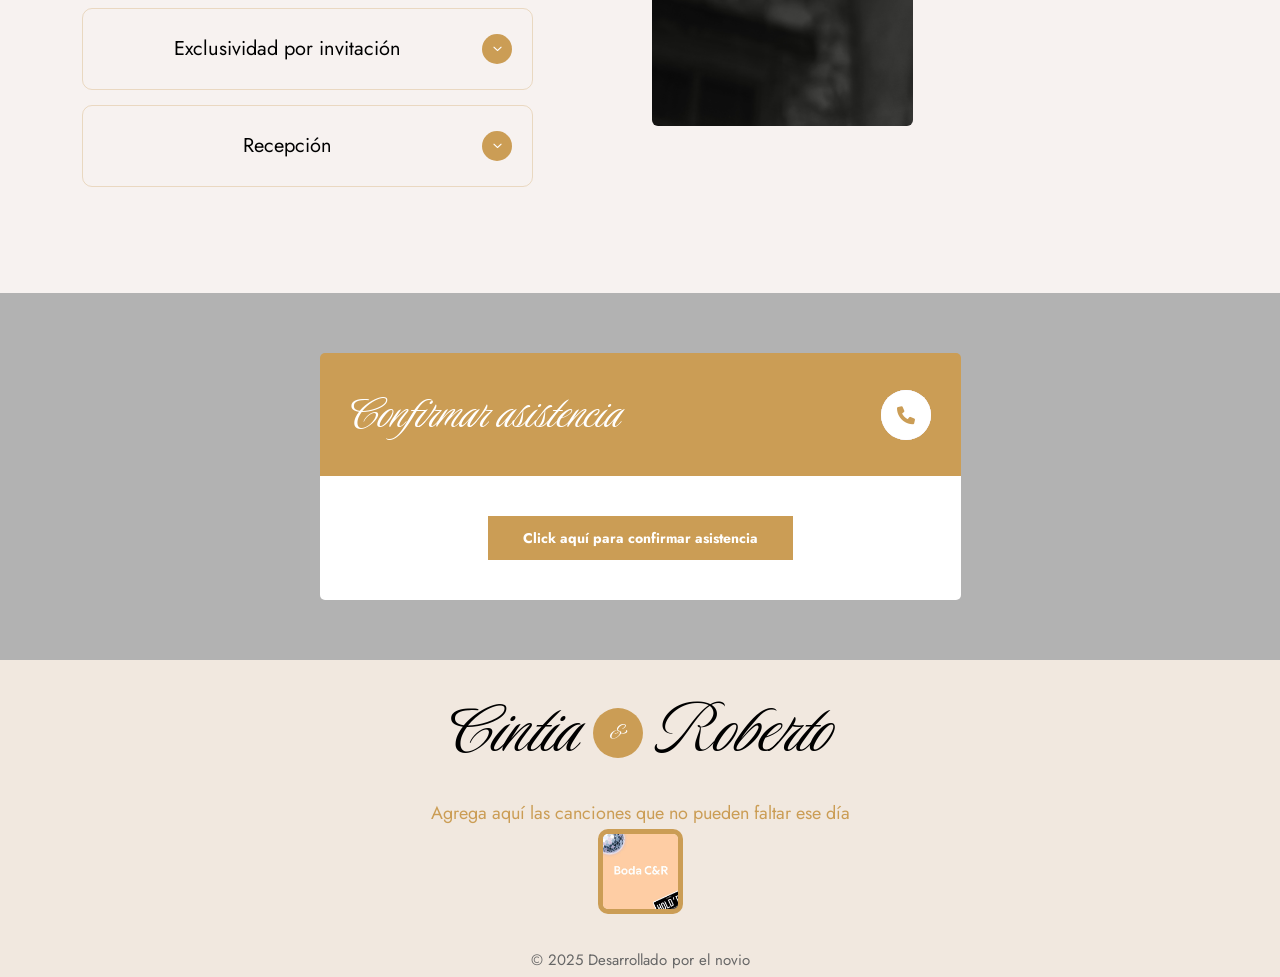
==== commit 51950881: "17 COMMIT | CAMBIO DE HREF" ====
--- a/index.html
+++ b/index.html
@@ -629,7 +629,7 @@
                         </ul>
                         <div class="date">Agrega aquí las canciones que no pueden faltar ese día</div>
                         <div class="address">
-                            <a class="logo" target="_blank" href="https://open.spotify.com/playlist/0mDBjuud4qrAbUKr2e2KRq?si=sCVBKNncRbiRybcvizw9aA&pi=N_YhlqN8St2nE&pt=9317eb27cc373d547840cbba77c6952c"> <img src="img/spotify_cover.png" class="spotify-logo-img" alt=""> </a>
+                            <a class="logo" target="_blank" href="https://open.spotify.com/playlist/0mDBjuud4qrAbUKr2e2KRq?si=qxYknRM9TcSgqD7O3UnRtA&pi=3fHuT3geQXyy3"> <img src="img/spotify_cover.png" class="spotify-logo-img" alt=""> </a>
                         </div>
                         <p class="mt-30 mb-0"><small>&copy; 2025 <a href="#">Desarrollado por el novio </a></small></p>
                     </div>
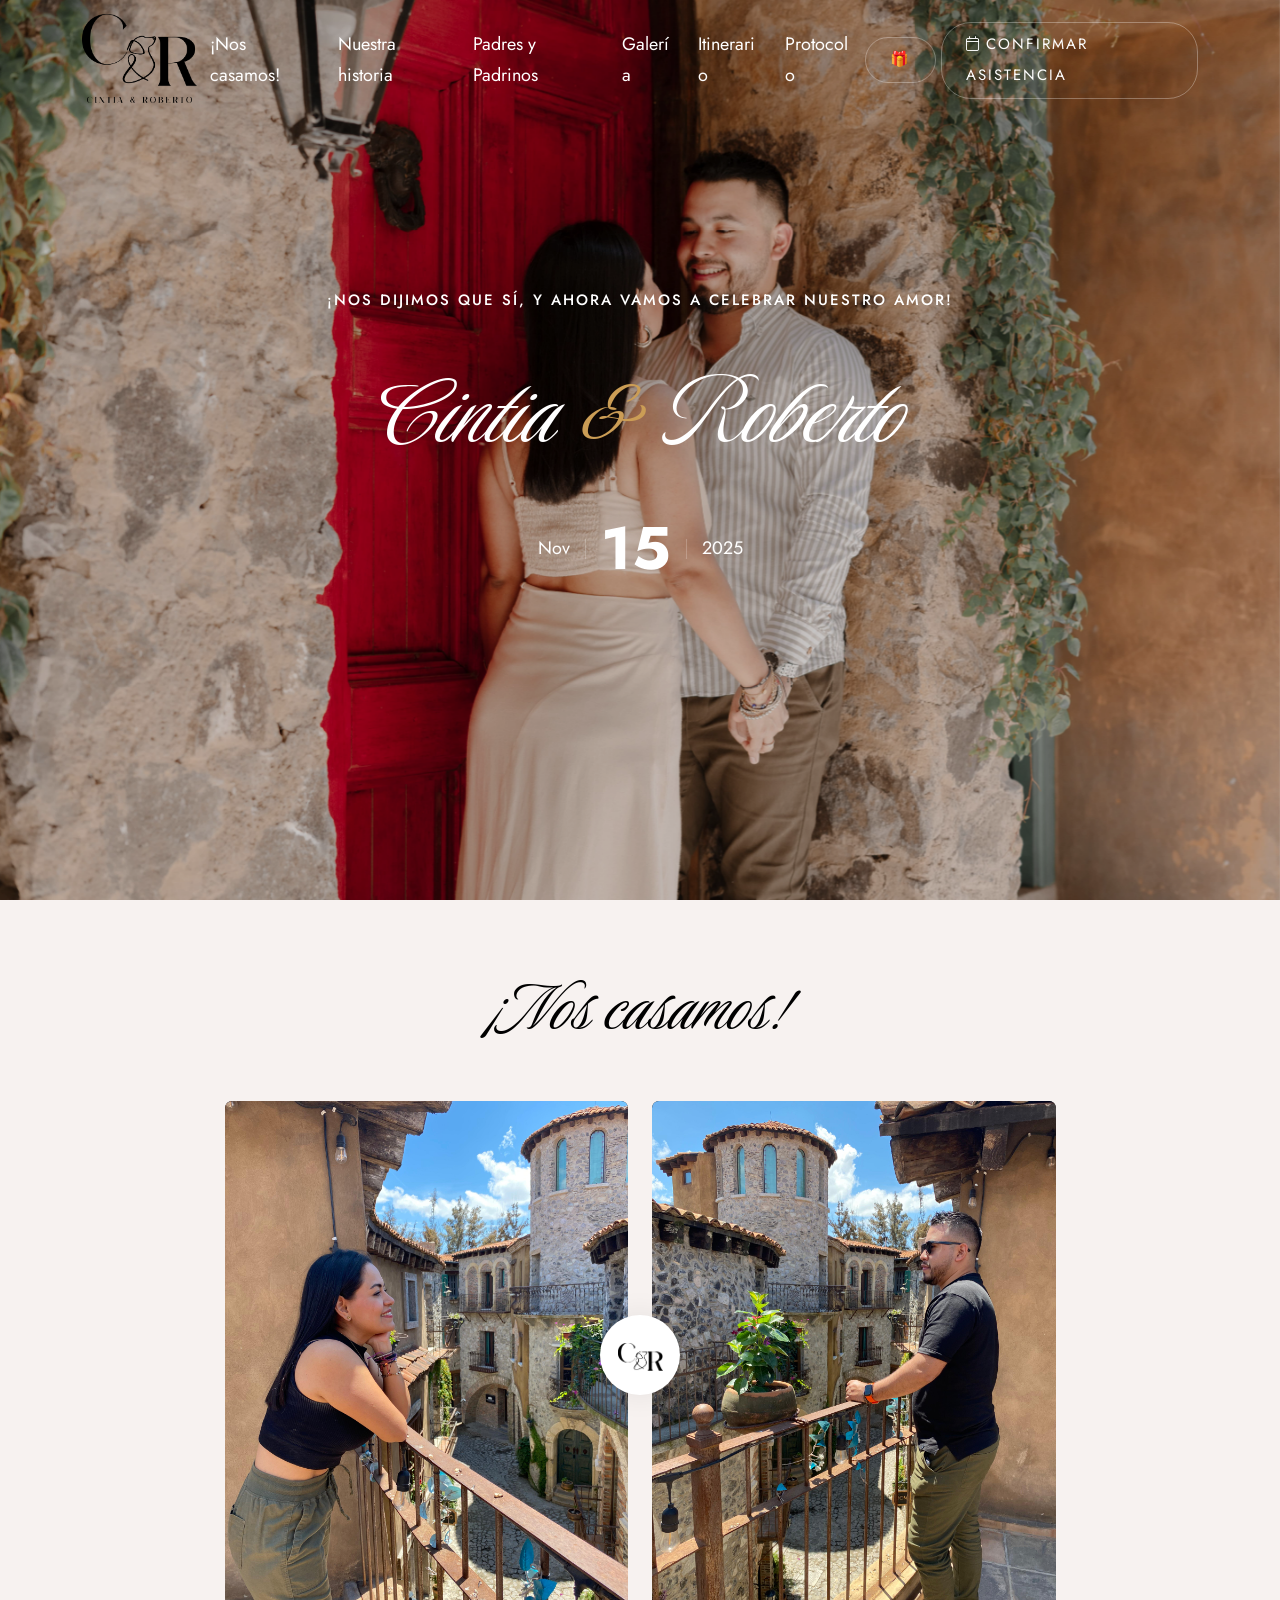
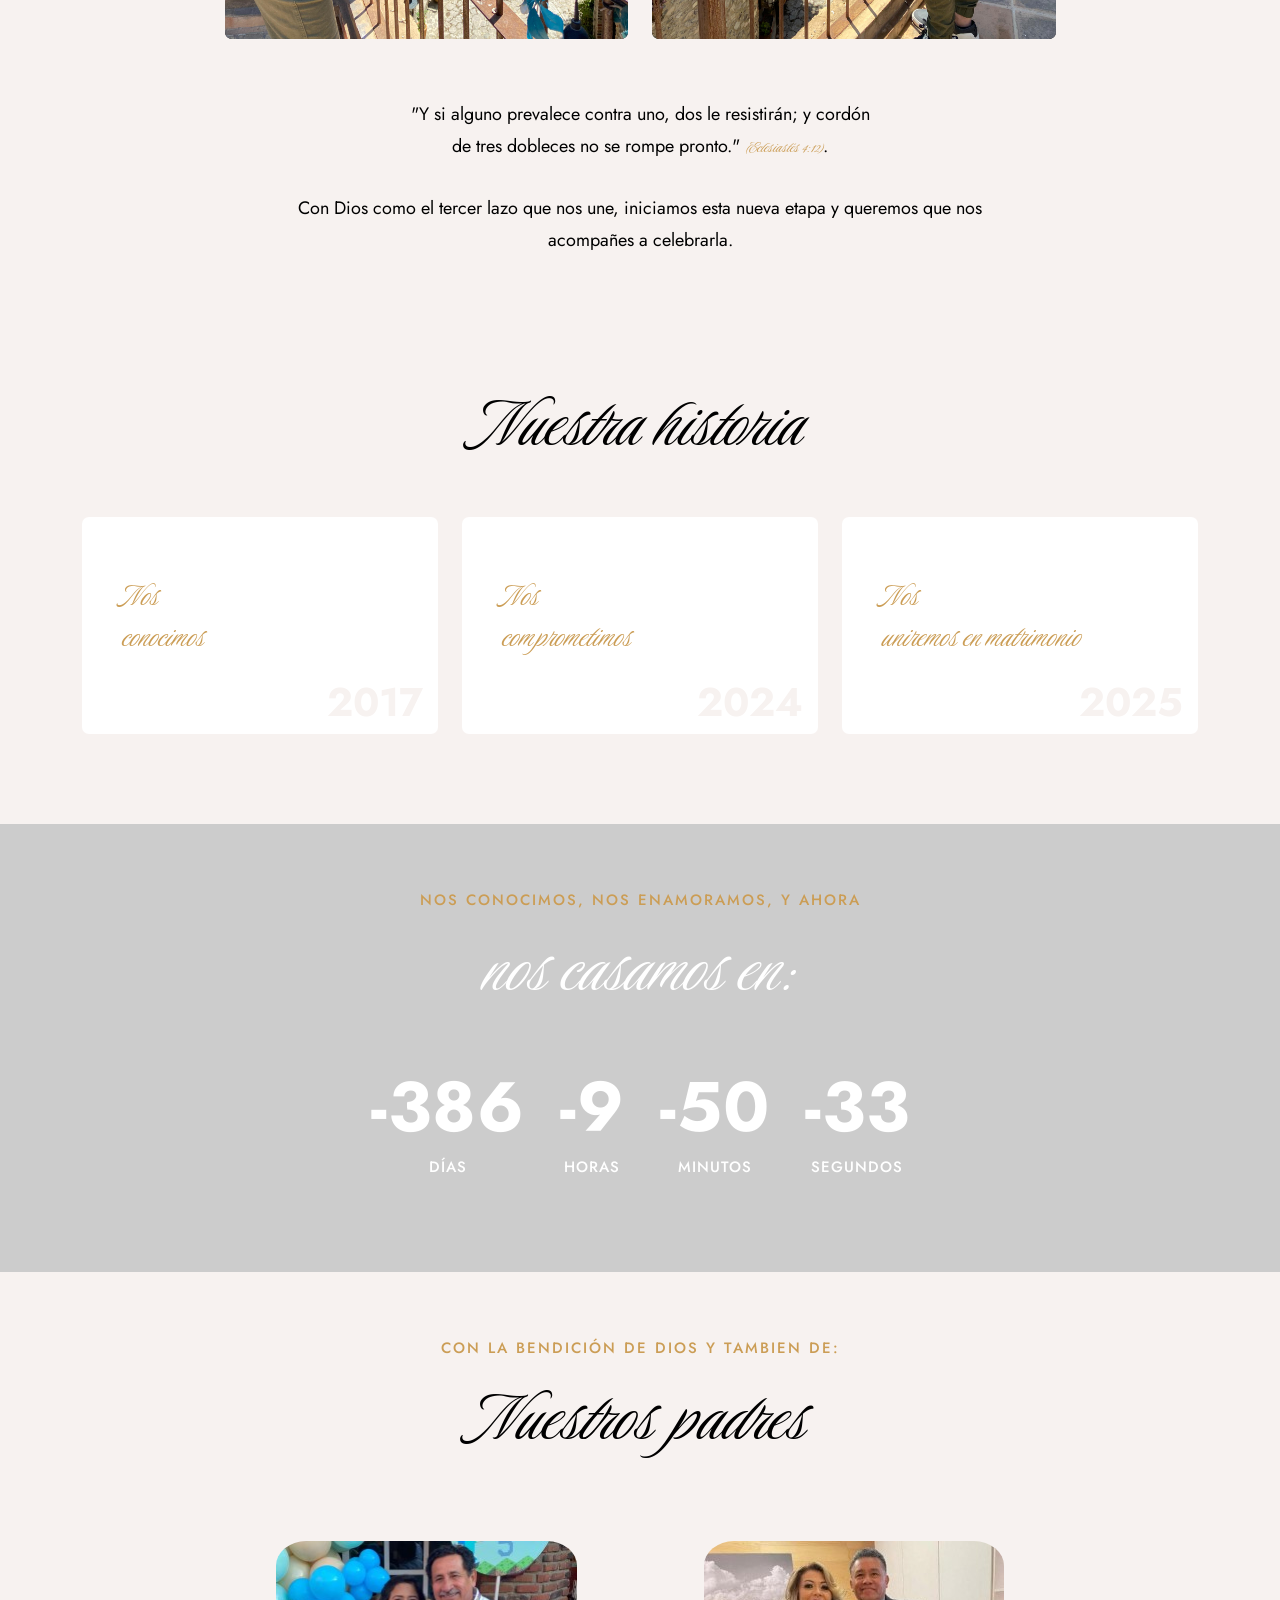
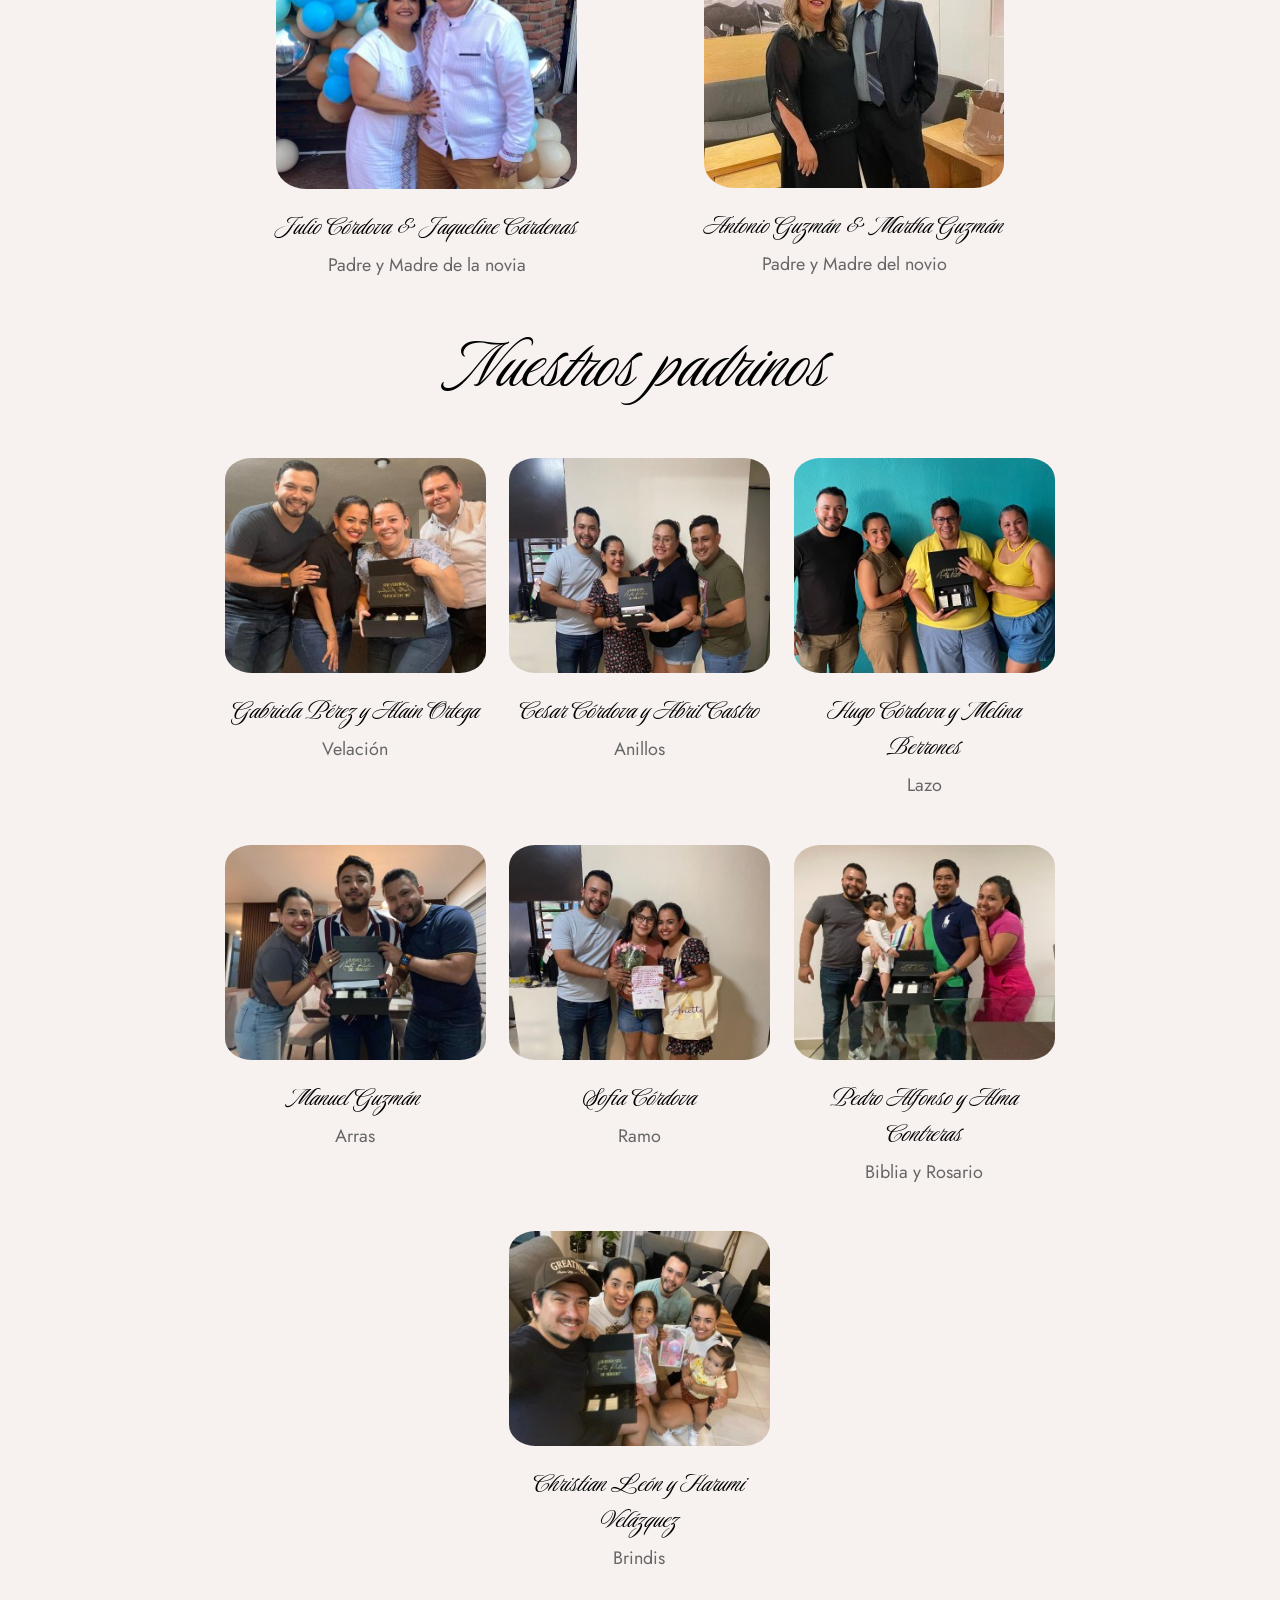
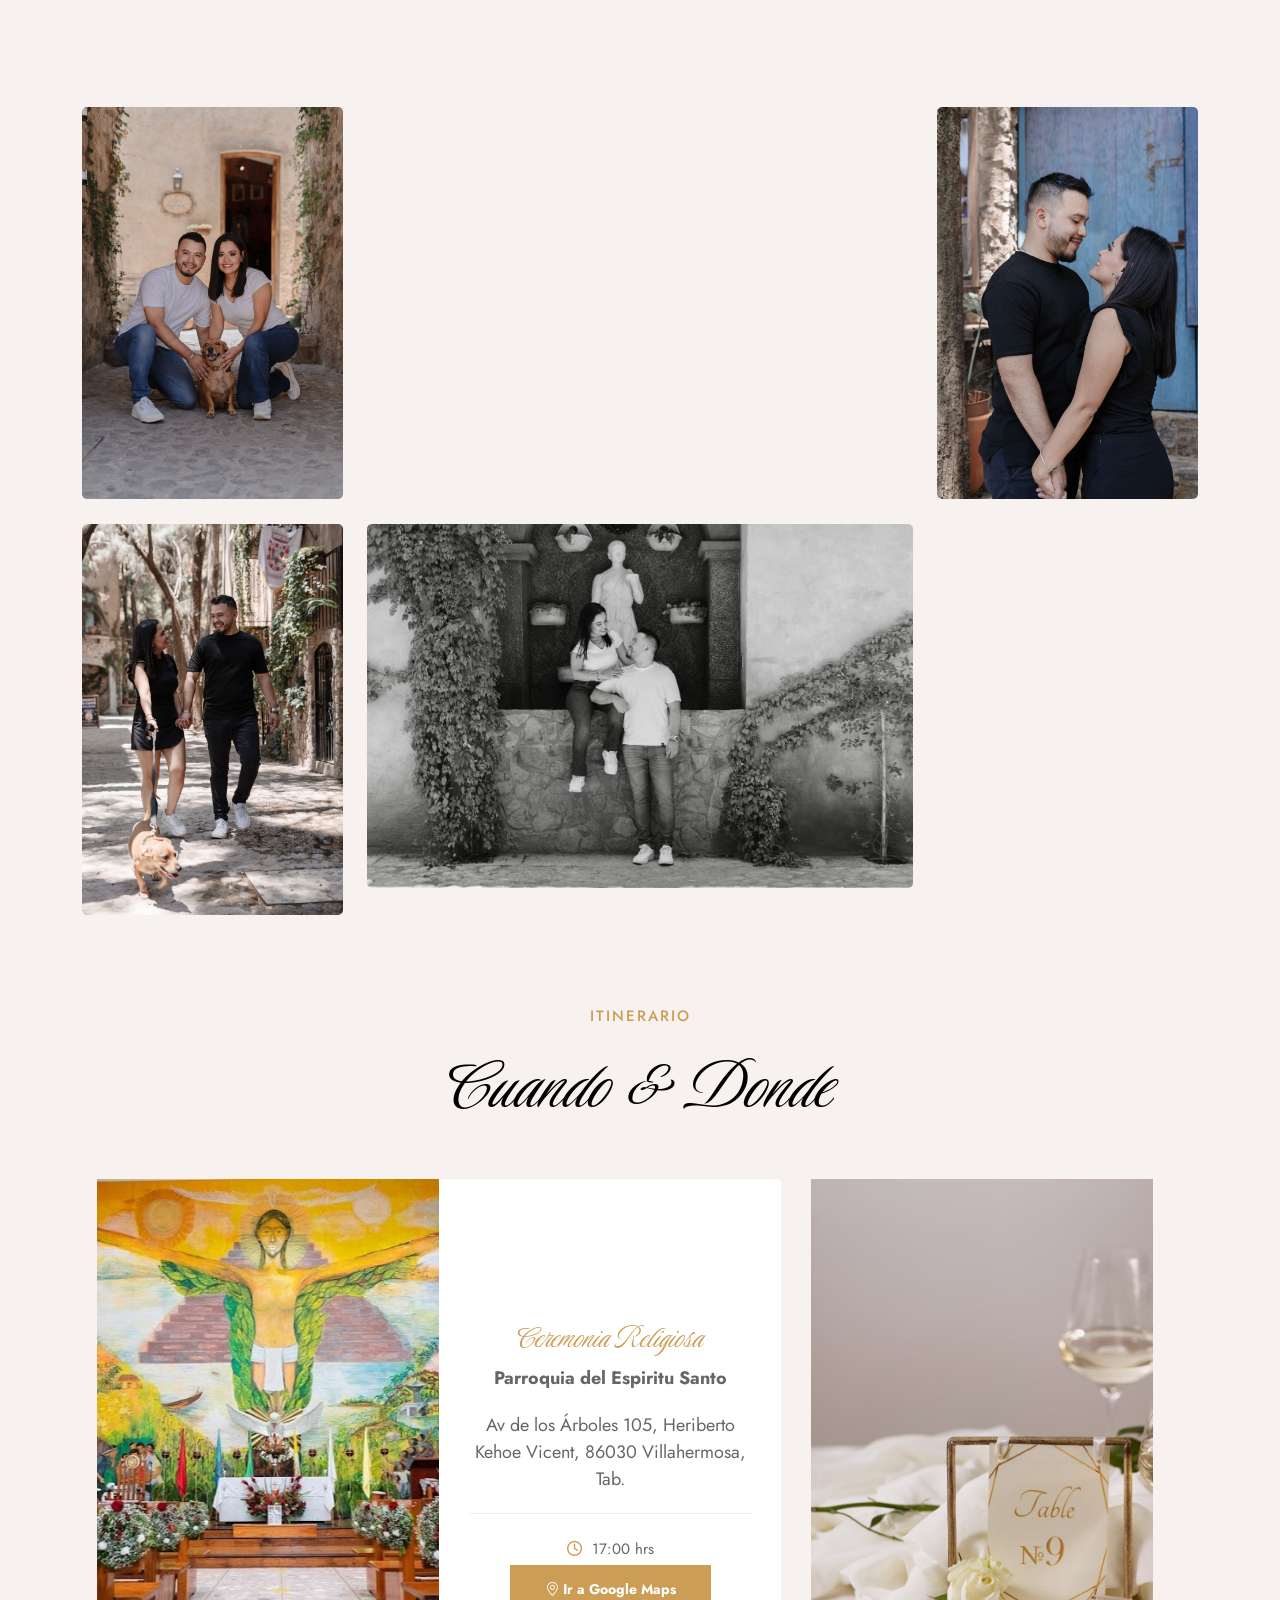
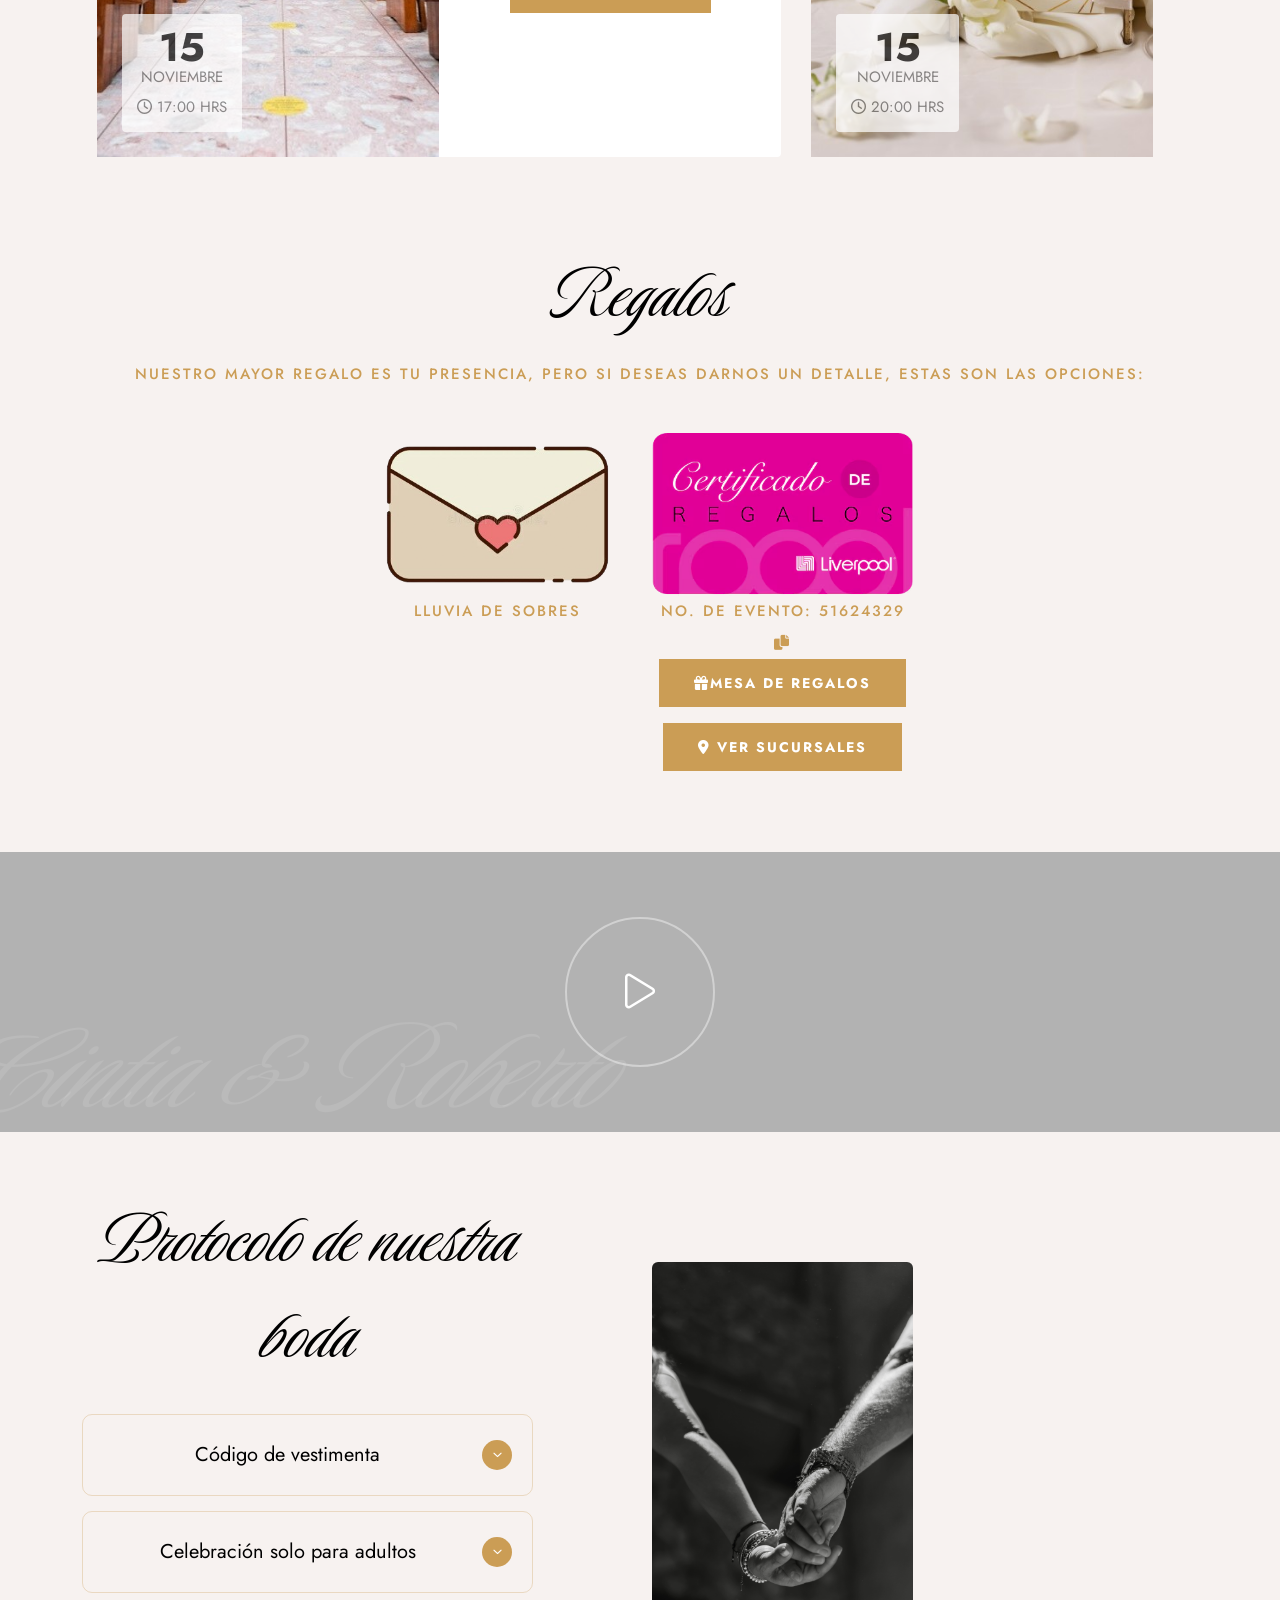
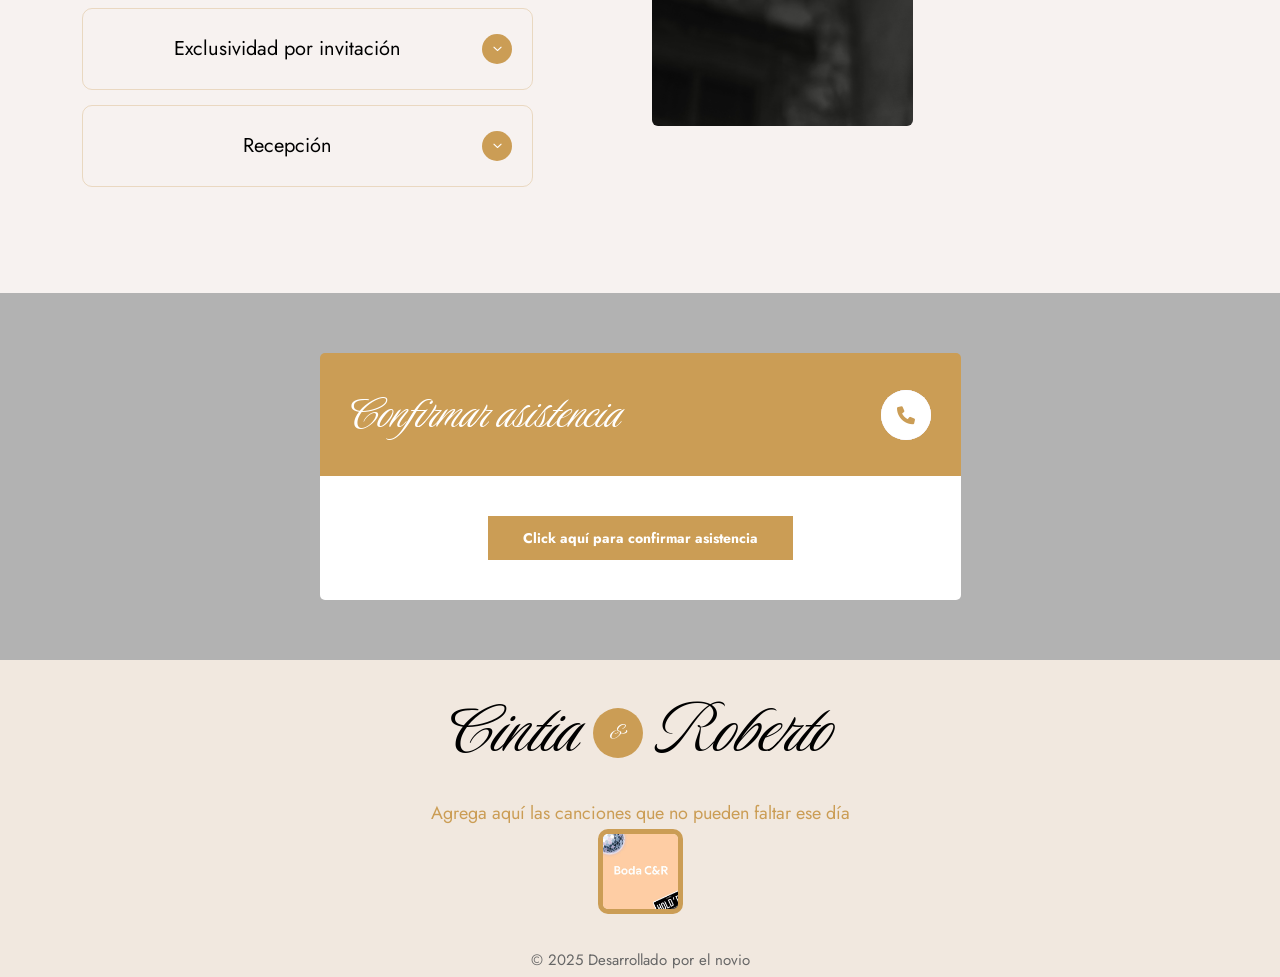
==== commit ce203c75: "17 COMMIT | CAMBIO DE HREF" ====
--- a/index.html
+++ b/index.html
@@ -629,7 +629,7 @@
                         </ul>
                         <div class="date">Agrega aquí las canciones que no pueden faltar ese día</div>
                         <div class="address">
-                            <a class="logo" target="_blank" href="https://open.spotify.com/playlist/0mDBjuud4qrAbUKr2e2KRq?si=qxYknRM9TcSgqD7O3UnRtA&pi=3fHuT3geQXyy3"> <img src="img/spotify_cover.png" class="spotify-logo-img" alt=""> </a>
+                            <a class="logo" target="_blank" href="https://open.spotify.com/playlist/0mDBjuud4qrAbUKr2e2KRq?si=XAwfxlGyTT6-zUW1XMP8kg&pt=3655709ed9ca5b362f54bd61f3458c37&pi=EqS1ncx5Q2qUF"> <img src="img/spotify_cover.png" class="spotify-logo-img" alt=""> </a>
                         </div>
                         <p class="mt-30 mb-0"><small>&copy; 2025 <a href="#">Desarrollado por el novio </a></small></p>
                     </div>
